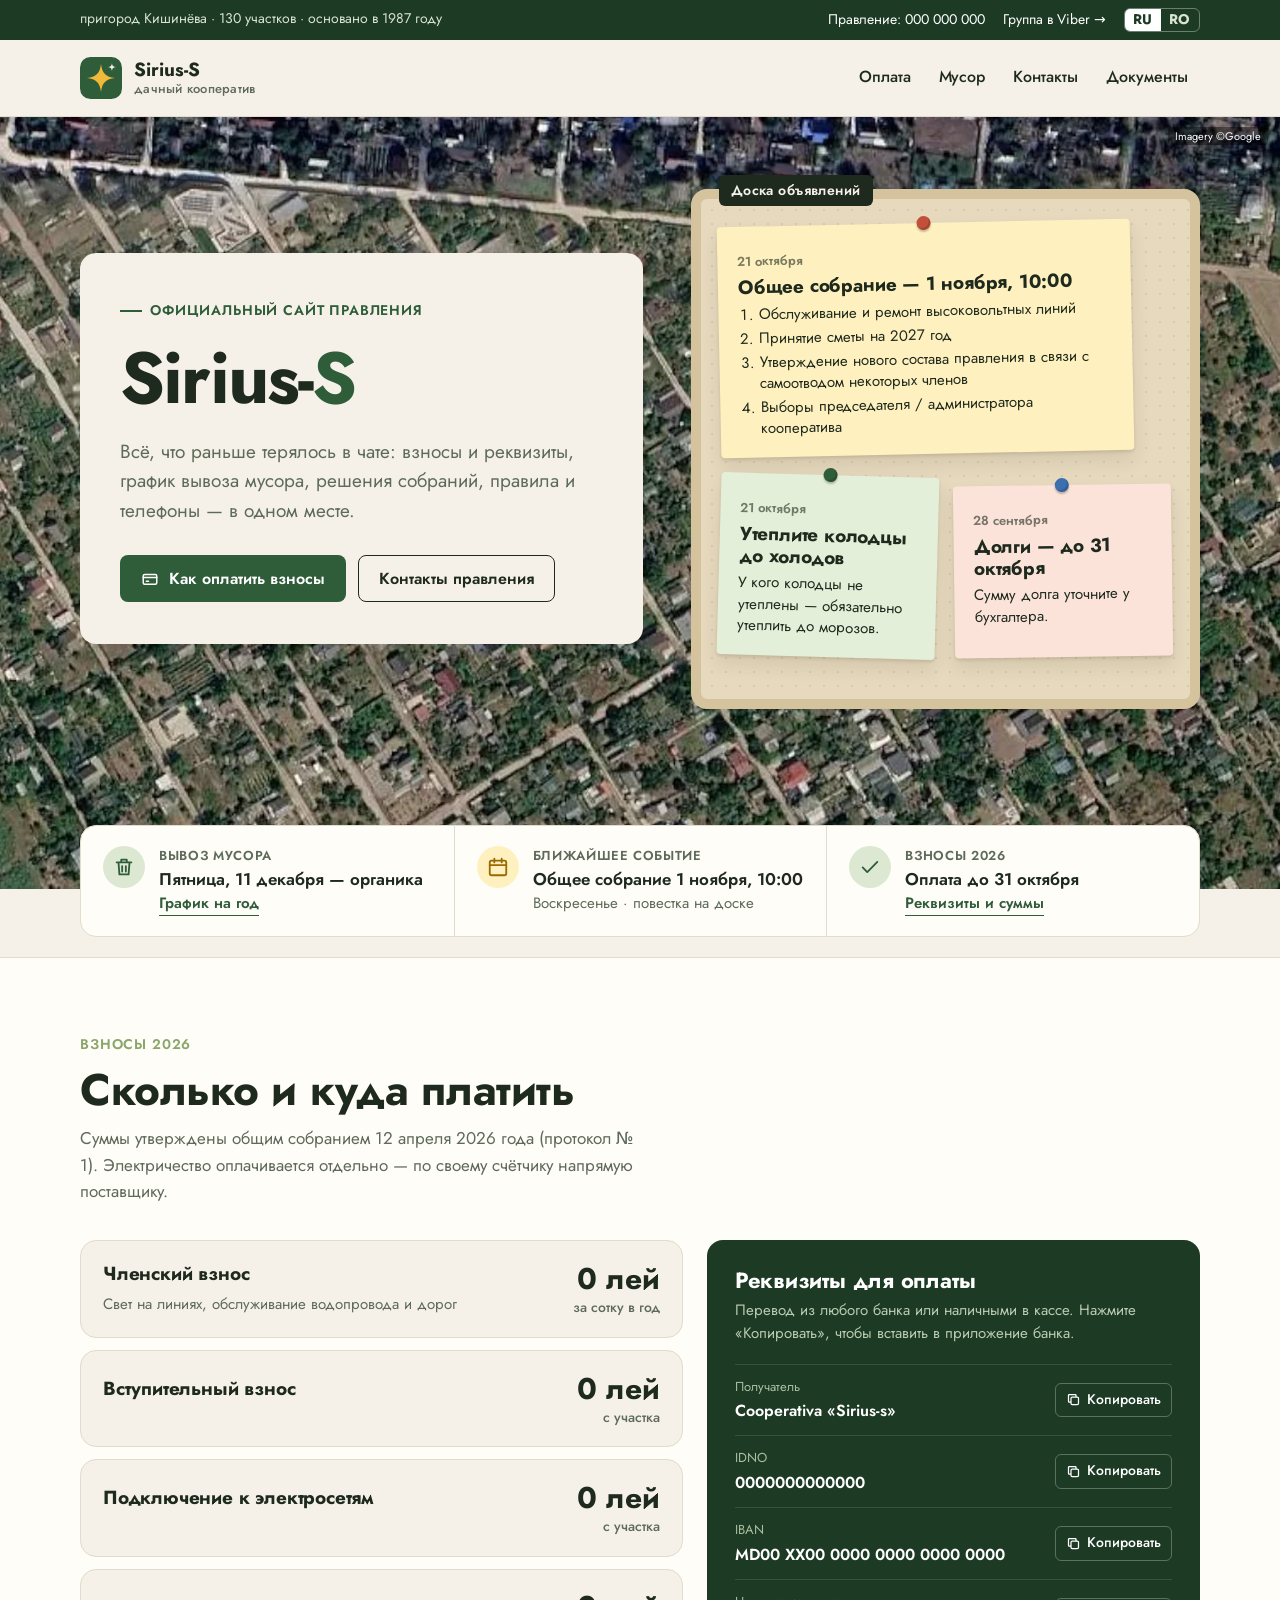
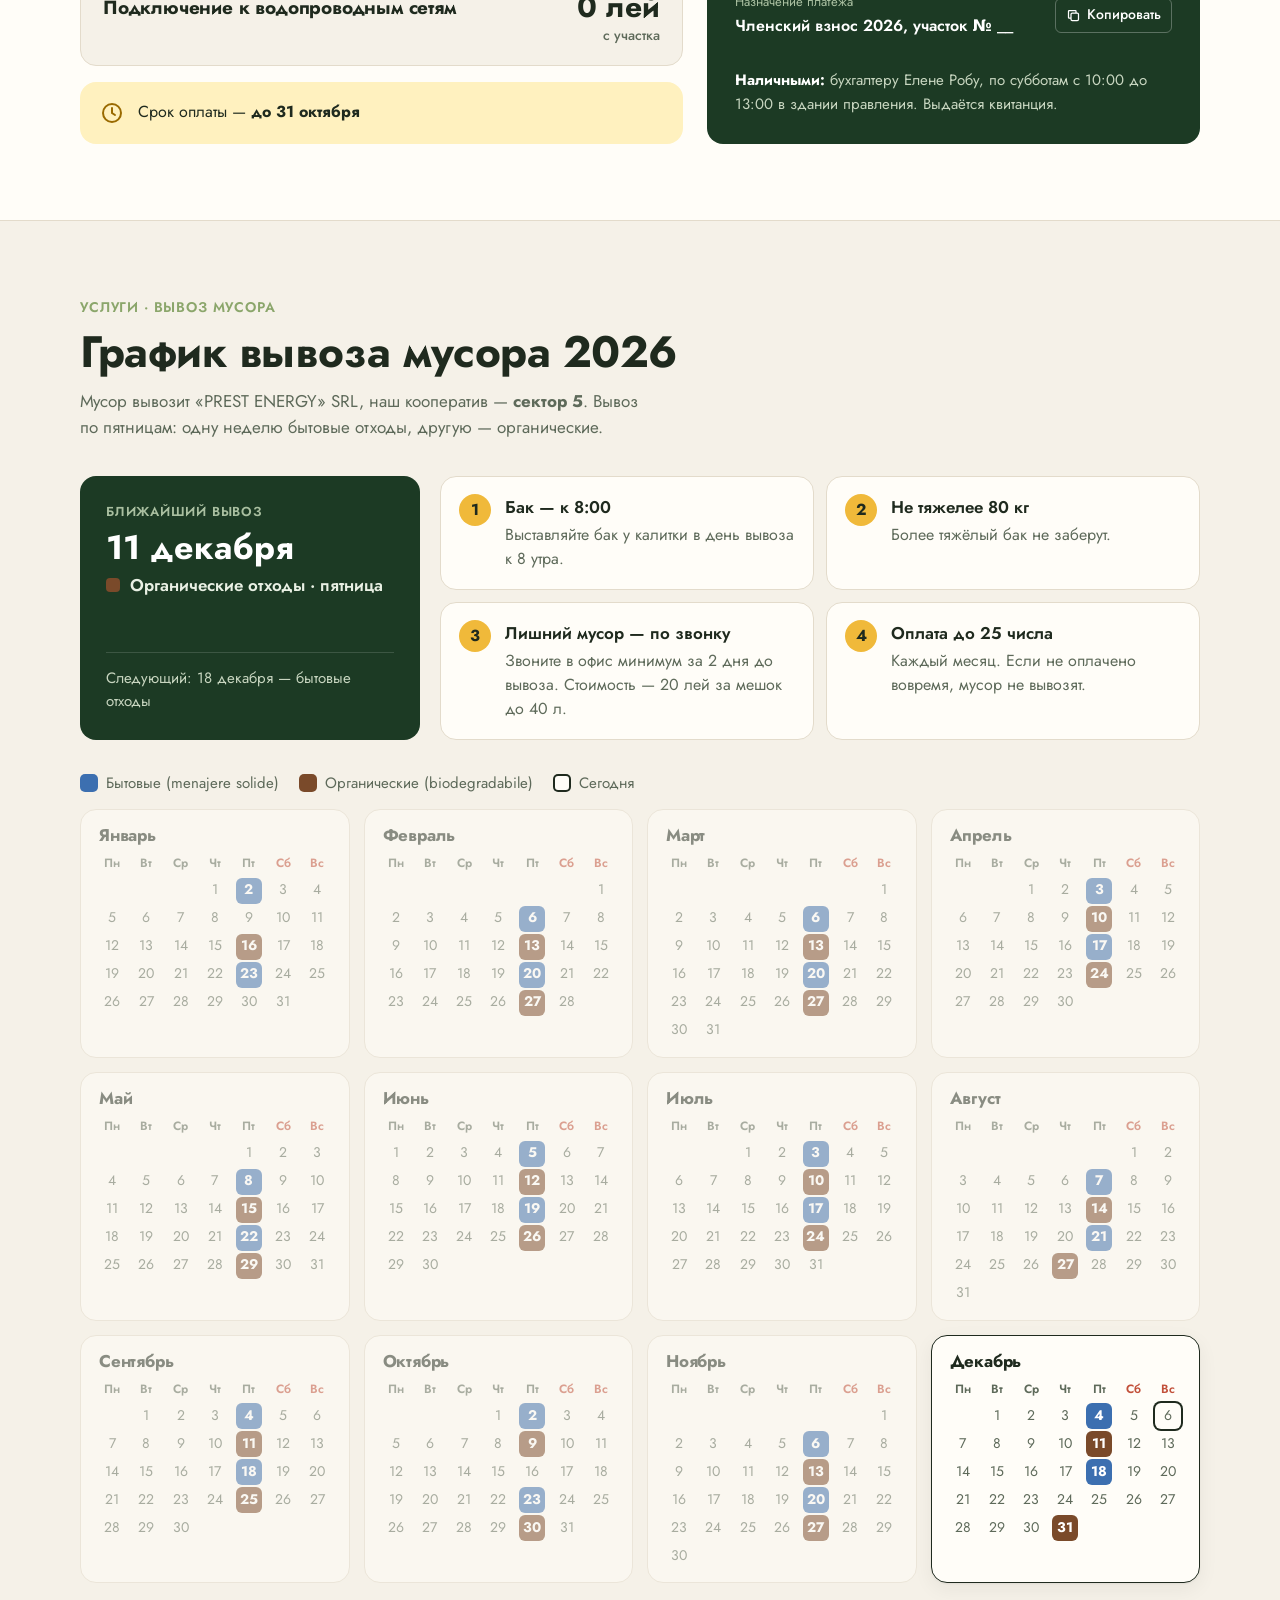
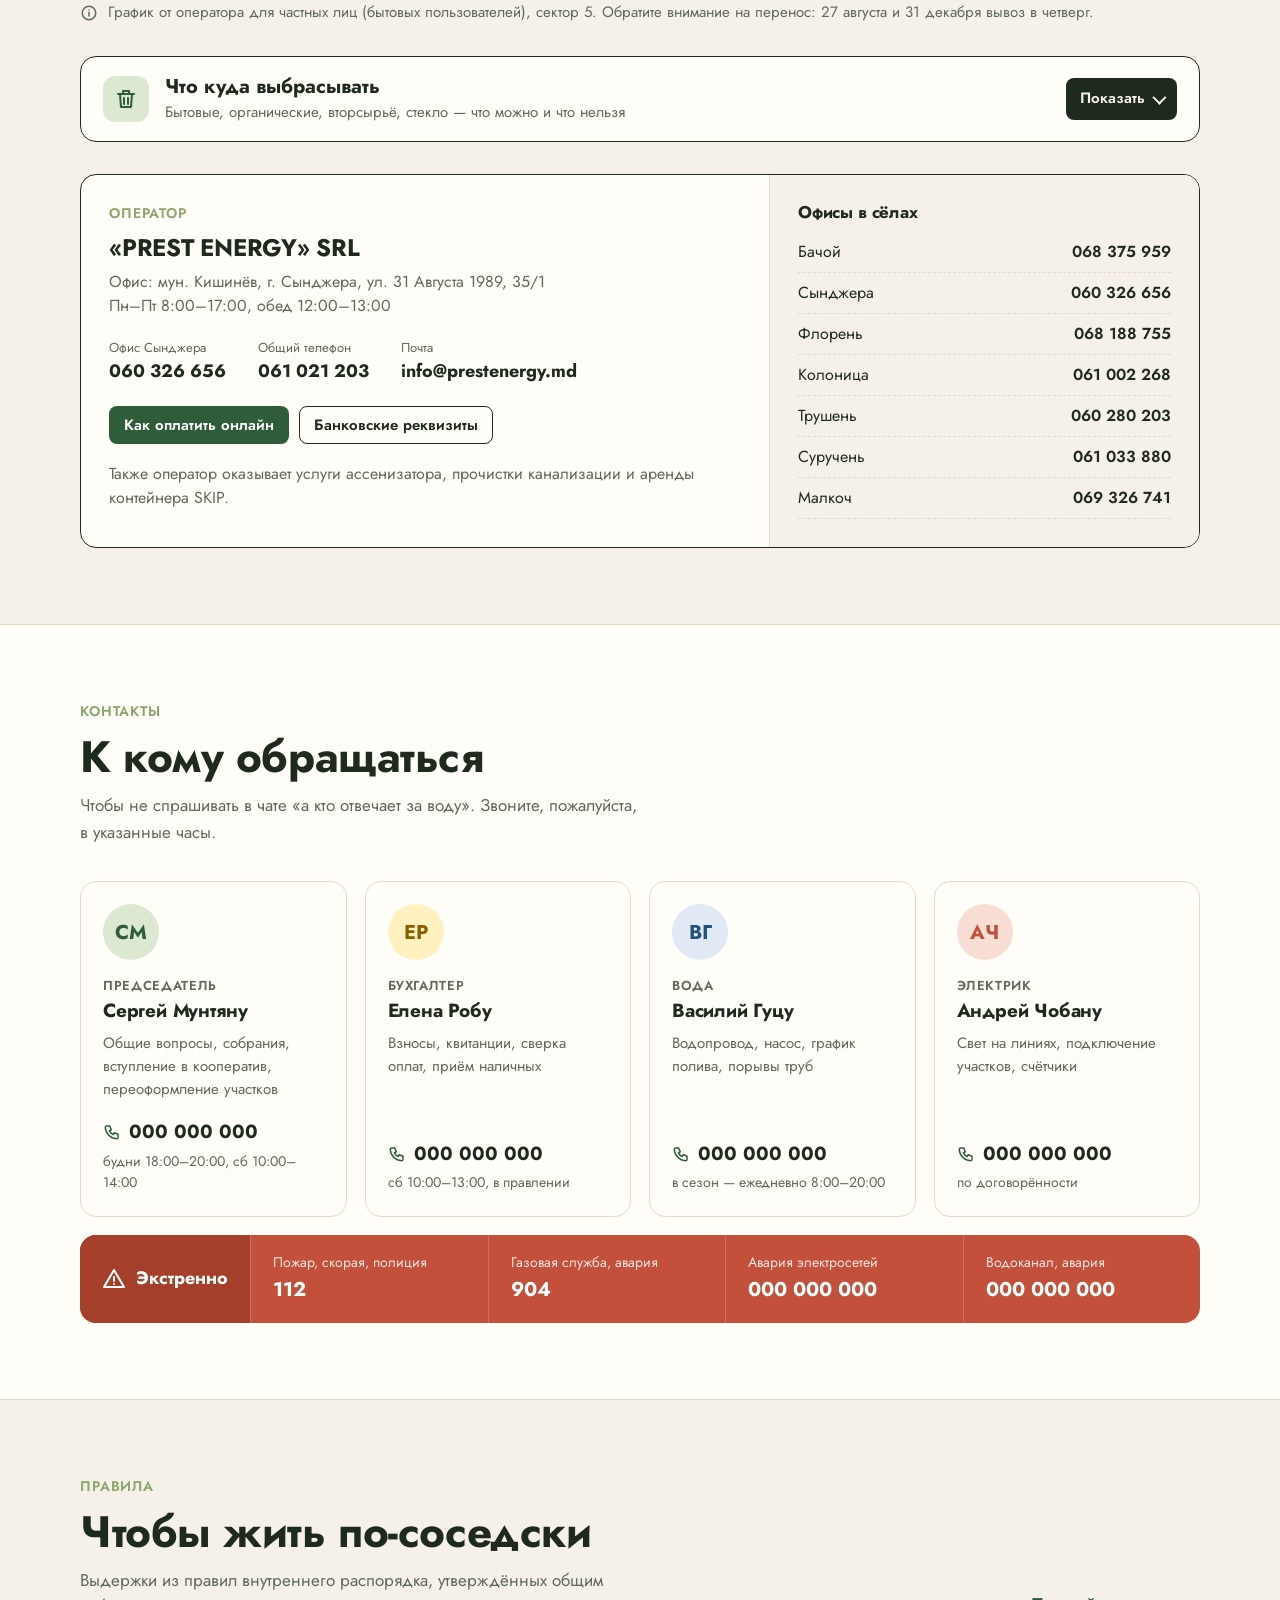
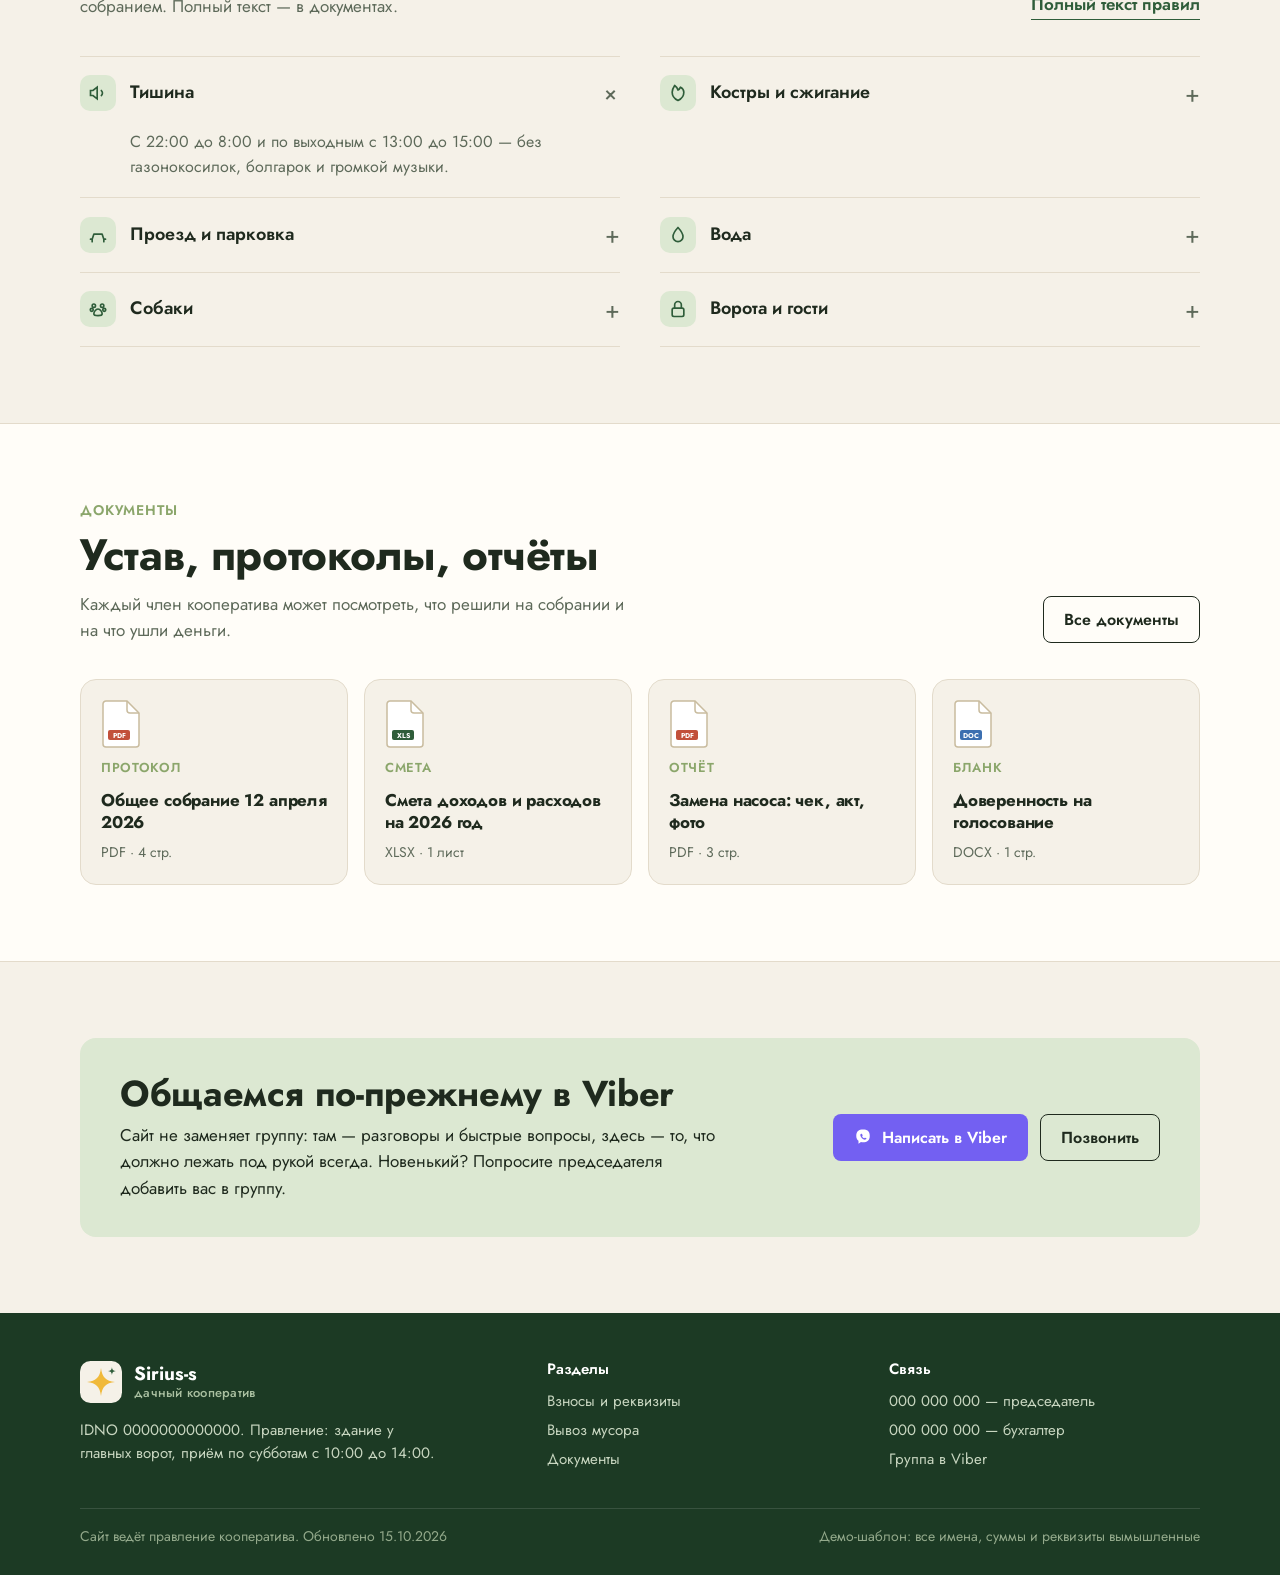
==== index.html @ 933c3019 "Add files via upload" ====
<!doctype html>
<html lang="ru">
<head>
<meta charset="utf-8">
<meta name="viewport" content="width=device-width,initial-scale=1">
<title>Дачный кооператив «Sirius-S»</title>
<meta name="description" content="Сайт дачного кооператива «Sirius-s»: взносы и реквизиты, график вывоза мусора, контакты правления, правила и документы.">
<meta property="og:type" content="website">
<meta property="og:site_name" content="Sirius-S">
<meta property="og:locale" content="ru_RU">
<meta property="og:url" content="https://webonix-md.github.io/sirius-s/">
<meta property="og:title" content="Дачный кооператив «Sirius-S» — сайт правления">
<meta property="og:description" content="Взносы и реквизиты, график вывоза мусора, объявления, контакты правления, правила и документы кооператива.">
<meta property="og:image" content="https://webonix-md.github.io/sirius-s/img/og/og-square-ru.jpg">
<meta property="og:image:width" content="1200">
<meta property="og:image:height" content="1200">
<link rel="alternate" hreflang="ru" href="index.html">
<link rel="alternate" hreflang="ro" href="ro.html">
<link rel="icon" href="favicon.svg" type="image/svg+xml">
<link rel="preload" href="fonts/Jost-Regular.woff2" as="font" type="font/woff2" crossorigin>
<link rel="preload" href="fonts/Jost-Bold.woff2" as="font" type="font/woff2" crossorigin>
<link rel="stylesheet" href="style.css?v=21">
</head>
<body>

<div class="topbar">
  <div class="wrap">
    <div class="topbar__left">пригород Кишинёва · 130 участков · основано в 1987 году</div>
    <div class="topbar__right">
      <a href="tel:+37300000000">Правление: 000 000 000</a>
      <a href="viber://chat?number=%2B37300000000">Группа в Viber →</a>
      <div class="langs" role="group" aria-label="Язык"><a href="index.html" class="is-on" aria-current="page" lang="ru" hreflang="ru">RU</a><a href="ro.html" lang="ro" hreflang="ro">RO</a></div>
    </div>
  </div>
</div>

<header class="hdr" id="top">
  <div class="wrap">
    <a class="logo" href="index.html" aria-label="На главную">
      <svg class="logo__mark" viewBox="0 0 48 48" aria-hidden="true"><rect width="48" height="48" rx="12" fill="#2F5D3A"/><path d="M24 8c1.3 10.6 5.4 14.7 16 16-10.6 1.3-14.7 5.4-16 16-1.3-10.6-5.4-14.7-16-16 10.6-1.3 14.7-5.4 16-16Z" fill="#F0B93A"/><path d="M36.5 7c.4 3.1 1.4 4.1 4.5 4.5-3.1.4-4.1 1.4-4.5 4.5-.4-3.1-1.4-4.1-4.5-4.5 3.1-.4 4.1-1.4 4.5-4.5Z" fill="#F5F1E8"/></svg>
      <span class="logo__name">Sirius-S<small>дачный кооператив</small></span>
    </a>
    <nav class="nav" aria-label="Разделы">
      <a href="#pay">Оплата</a>
      <a href="#waste">Мусор</a>
      <a href="#contacts">Контакты</a>
      <a href="docs.html">Документы</a>
    </nav>
    <button class="burger" type="button" aria-label="Меню" aria-expanded="false"><svg viewBox="0 0 24 24" fill="none" stroke="currentColor" stroke-width="2" stroke-linecap="round"><path d="M4 7h16M4 12h16M4 17h16"/></svg></button>
  </div>
</header>

<main>

<!-- ===== Hero ===== -->
<section class="hero">
  <div class="hero__bg" aria-hidden="true">
    <picture>
      <source media="(max-width:900px)" srcset="img/hero-map-m.webp?v=2">
      <img src="img/hero-map.webp?v=2" alt="" width="1783" height="942" fetchpriority="high">
    </picture>
  </div>
  <div class="hero__mask" aria-hidden="true"></div>
  <span class="hero__credit">Imagery ©Google</span>
  <div class="wrap">
    <div class="hero__text">
      <span class="eyebrow">Официальный сайт правления</span>
      <h1>Sirius-<span>S</span></h1>
      <p class="hero__lead">Всё, что раньше терялось в чате: взносы и реквизиты, график вывоза мусора, решения собраний, правила и телефоны — в одном месте.</p>
      <div class="hero__btns">
        <a class="btn btn--main" href="#pay"><svg viewBox="0 0 24 24" fill="none" stroke="currentColor" stroke-width="2" stroke-linecap="round" stroke-linejoin="round"><rect x="3" y="6" width="18" height="13" rx="2"/><path d="M3 10h18M7 15h3"/></svg>Как оплатить взносы</a>
        <a class="btn btn--line" href="#contacts">Контакты правления</a>
      </div>
    </div>

    <div class="board" aria-label="Доска объявлений">
      <span class="board__title">Доска объявлений</span>
      <div class="board__notes">
        <div class="note note--y">
          <span class="note__date">21 октября</span>
          <h3>Общее собрание — 1 ноября, 10:00</h3>
          <ol class="note__list">
            <li>Обслуживание и ремонт высоковольтных линий</li>
            <li>Принятие сметы на 2027 год</li>
            <li>Утверждение нового состава правления в связи с самоотводом некоторых членов</li>
            <li>Выборы председателя / администратора кооператива</li>
          </ol>
        </div>
        <div class="note note--g">
          <span class="note__date">21 октября</span>
          <h3>Утеплите колодцы до холодов</h3>
          <p>У кого колодцы не утеплены — обязательно утеплить до морозов.</p>
        </div>
        <div class="note note--p">
          <span class="note__date">28 сентября</span>
          <h3>Долги — до 31 октября</h3>
          <p>Сумму долга уточните у бухгалтера.</p>
        </div>
      </div>
    </div>
  </div>
</section>

<!-- ===== Статус ===== -->
<section class="status" aria-label="Коротко о главном">
  <div class="wrap">
    <div class="status__row">
      <div class="status__cell" id="st-waste">
        <span class="status__ico"><svg viewBox="0 0 24 24" fill="none" stroke="currentColor" stroke-width="2" stroke-linecap="round" stroke-linejoin="round"><path d="M4 7h16M10 11v6M14 11v6M6 7l1 13h10l1-13M9 7V4h6v3"/></svg></span>
        <div><div class="status__label">Вывоз мусора</div><div class="status__val">—</div><div class="status__sub"><a class="link-arrow" href="#waste">График на год</a></div></div>
      </div>
      <div class="status__cell is-warn">
        <span class="status__ico"><svg viewBox="0 0 24 24" fill="none" stroke="currentColor" stroke-width="2" stroke-linecap="round"><rect x="3" y="5" width="18" height="16" rx="2"/><path d="M3 10h18M8 3v4M16 3v4"/></svg></span>
        <div><div class="status__label">Ближайшее событие</div><div class="status__val">Общее собрание 1 ноября, 10:00</div><div class="status__sub">Воскресенье · повестка на доске</div></div>
      </div>
      <div class="status__cell">
        <span class="status__ico"><svg viewBox="0 0 24 24" fill="none" stroke="currentColor" stroke-width="2" stroke-linecap="round" stroke-linejoin="round"><path d="M4 12.5 9 17.5 20 6.5"/></svg></span>
        <div><div class="status__label">Взносы 2026</div><div class="status__val">Оплата до 31 октября</div><div class="status__sub"><a class="link-arrow" href="#pay">Реквизиты и суммы</a></div></div>
      </div>
    </div>
  </div>
</section>

<!-- ===== Оплата ===== -->
<section class="sec sec--alt" id="pay">
  <div class="wrap">
    <div class="sec__head">
      <div>
        <span class="kicker">Взносы 2026</span>
        <h2>Сколько и куда платить</h2>
        <p>Суммы утверждены общим собранием 12 апреля 2026 года (протокол № 1). Электричество оплачивается отдельно — по своему счётчику напрямую поставщику.</p>
      </div>
    </div>

    <div class="pay">
      <div class="fees">
        <div class="fee">
          <h3>Членский взнос</h3>
          <p>Свет на линиях, обслуживание водопровода и дорог</p>
          <div class="fee__sum">0 лей<small>за сотку в год</small></div>
        </div>
        <div class="fee">
          <h3>Вступительный взнос</h3>
          <p></p>
          <div class="fee__sum">0 лей<small>с участка</small></div>
        </div>
        <div class="fee">
          <h3>Подключение к электросетям</h3>
          <p></p>
          <div class="fee__sum">0 лей<small>с участка</small></div>
        </div>
        <div class="fee">
          <h3>Подключение к водопроводным сетям</h3>
          <p></p>
          <div class="fee__sum">0 лей<small>с участка</small></div>
        </div>
        <div class="deadline">
          <svg viewBox="0 0 24 24" fill="none" stroke="currentColor" stroke-width="2" stroke-linecap="round"><circle cx="12" cy="12" r="9"/><path d="M12 7v5l3 2"/></svg>
          <div>Срок оплаты — <b>до 31 октября</b></div>
        </div>
      </div>

      <div class="req">
        <h3>Реквизиты для оплаты</h3>
        <p class="req__intro">Перевод из любого банка или наличными в кассе. Нажмите «Копировать», чтобы вставить в приложение банка.</p>
        <div class="req__row"><div><span>Получатель</span><b>Cooperativa «Sirius-s»</b></div><button class="copy" type="button" data-copy="Cooperativa Sirius-s"><svg viewBox="0 0 24 24" fill="none" stroke="currentColor" stroke-width="2"><rect x="8" y="8" width="12" height="12" rx="2"/><path d="M16 8V5a1 1 0 0 0-1-1H5a1 1 0 0 0-1 1v10a1 1 0 0 0 1 1h3"/></svg>Копировать</button></div>
        <div class="req__row"><div><span>IDNO</span><b>0000000000000</b></div><button class="copy" type="button" data-copy="0000000000000"><svg viewBox="0 0 24 24" fill="none" stroke="currentColor" stroke-width="2"><rect x="8" y="8" width="12" height="12" rx="2"/><path d="M16 8V5a1 1 0 0 0-1-1H5a1 1 0 0 0-1 1v10a1 1 0 0 0 1 1h3"/></svg>Копировать</button></div>
        <div class="req__row"><div><span>IBAN</span><b>MD00 XX00 0000 0000 0000 0000</b></div><button class="copy" type="button" data-copy="MD00XX000000000000000000"><svg viewBox="0 0 24 24" fill="none" stroke="currentColor" stroke-width="2"><rect x="8" y="8" width="12" height="12" rx="2"/><path d="M16 8V5a1 1 0 0 0-1-1H5a1 1 0 0 0-1 1v10a1 1 0 0 0 1 1h3"/></svg>Копировать</button></div>
        <div class="req__row"><div><span>Назначение платежа</span><b>Членский взнос 2026, участок № __</b></div><button class="copy" type="button" data-copy="Членский взнос 2026, участок № "><svg viewBox="0 0 24 24" fill="none" stroke="currentColor" stroke-width="2"><rect x="8" y="8" width="12" height="12" rx="2"/><path d="M16 8V5a1 1 0 0 0-1-1H5a1 1 0 0 0-1 1v10a1 1 0 0 0 1 1h3"/></svg>Копировать</button></div>
        <p class="req__ways"><b>Наличными:</b> бухгалтеру Елене Робу, по субботам с 10:00 до 13:00 в здании правления. Выдаётся квитанция.</p>
      </div>
    </div>

  </div>
</section>

<!-- ===== Вывоз мусора ===== -->
<section class="sec" id="waste">
  <div class="wrap">
    <div class="sec__head">
      <div>
        <span class="kicker">Услуги · вывоз мусора</span>
        <h2>График вывоза мусора 2026</h2>
        <p>Мусор вывозит «PREST ENERGY» SRL, наш кооператив — <b>сектор 5</b>. Вывоз по пятницам: одну неделю бытовые отходы, другую — органические.</p>
      </div>
    </div>

    <div class="waste-top">
      <div class="next" id="next-pickup">
        <span class="next__label">Ближайший вывоз</span>
        <div class="next__date">—</div>
        <div class="next__kind"></div>
        <div class="next__after"></div>
      </div>
      <ol class="wrules">
        <li><b>Бак — к 8:00</b>Выставляйте бак у калитки в день вывоза к 8 утра.</li>
        <li><b>Не тяжелее 80 кг</b>Более тяжёлый бак не заберут.</li>
        <li><b>Лишний мусор — по звонку</b>Звоните в офис минимум за 2 дня до вывоза. Стоимость — 20 лей за мешок до 40 л.</li>
        <li><b>Оплата до 25 числа</b>Каждый месяц. Если не оплачено вовремя, мусор не вывозят.</li>
      </ol>
    </div>

    <div class="cal-legend">
      <span><i class="k-solid"></i>Бытовые (menajere solide)</span>
      <span><i class="k-bio"></i>Органические (biodegradabile)</span>
      <span><i class="k-today"></i>Сегодня</span>
    </div>
    <!-- даты вывоза: data-s — бытовые, data-b — органические (числа месяца через запятую) -->
    <div class="cal" id="cal" data-year="2026">
      <div class="month" data-m="1" data-s="2,23" data-b="16"></div>
      <div class="month" data-m="2" data-s="6,20" data-b="13,27"></div>
      <div class="month" data-m="3" data-s="6,20" data-b="13,27"></div>
      <div class="month" data-m="4" data-s="3,17" data-b="10,24"></div>
      <div class="month" data-m="5" data-s="8,22" data-b="15,29"></div>
      <div class="month" data-m="6" data-s="5,19" data-b="12,26"></div>
      <div class="month" data-m="7" data-s="3,17" data-b="10,24"></div>
      <div class="month" data-m="8" data-s="7,21" data-b="14,27"></div>
      <div class="month" data-m="9" data-s="4,18" data-b="11,25"></div>
      <div class="month" data-m="10" data-s="2,23" data-b="9,30"></div>
      <div class="month" data-m="11" data-s="6,20" data-b="13,27"></div>
      <div class="month" data-m="12" data-s="4,18" data-b="11,31"></div>
    </div>
    <p class="note-line"><svg viewBox="0 0 24 24" fill="none" stroke="currentColor" stroke-width="2" stroke-linecap="round"><circle cx="12" cy="12" r="9"/><path d="M12 11v5M12 8h.01"/></svg>График от оператора для частных лиц (бытовых пользователей), сектор 5. Обратите внимание на перенос: 27 августа и 31 декабря вывоз в четверг.</p>

    <details class="sortbox">
      <summary>
        <span class="sortbox__ico"><svg viewBox="0 0 24 24" fill="none" stroke="currentColor" stroke-width="2" stroke-linecap="round" stroke-linejoin="round"><path d="M4 7h16M10 11v6M14 11v6M6 7l1 13h10l1-13M9 7V4h6v3"/></svg></span>
        <span class="sortbox__text"><b>Что куда выбрасывать</b><small>Бытовые, органические, вторсырьё, стекло — что можно и что нельзя</small></span>
        <span class="sortbox__btn"><span class="sortbox__open">Показать</span><span class="sortbox__close">Скрыть</span></span>
      </summary>
    <div class="sort">
      <div class="bin bin--solid">
        <div class="bin__head"><span class="bin__dot"></span><div><h4>Бытовые</h4><small>смешанные, неперерабатываемые</small></div></div>
        <p class="bin__yes">Можно</p>
        <ul>
          <li>текстиль, медицинские отходы (шприцы и т. п.)</li>
          <li>подгузники, наполнители и отходы животных, содержимое пылесоса, окурки</li>
          <li>грязные салфетки и упаковка, осколки керамики и фарфора, грязная одноразовая посуда</li>
          <li>бумага и картон с остатками еды, бумажные стаканы, вощёная бумага</li>
        </ul>
        <p class="bin__no">Нельзя</p>
        <ul class="no">
          <li>земля, песок, щебень</li>
          <li>техника, электроника, батарейки, аккумуляторы</li>
          <li>автозапчасти и шины</li>
          <li>строительный мусор, мебель, ковры, матрасы</li>
        </ul>
      </div>
      <div class="bin bin--bio">
        <div class="bin__head"><span class="bin__dot"></span><div><h4>Органические</h4><small>биоотходы, компост</small></div></div>
        <p class="bin__yes">Можно</p>
        <ul>
          <li>остатки еды: мясо, молочное, овощи, фрукты, яйца, хлеб, крупы</li>
          <li>кофейная гуща, чайная заварка, скорлупа яиц и орехов</li>
          <li>листья, измельчённые ветки, цветы, комнатные растения</li>
          <li>опилки, сено, солома, измельчённые куски дерева</li>
          <li>зола из печи (если топили только дровами)</li>
          <li>волосы, шерсть, старая одежда из натуральных тканей — измельчённая</li>
          <li>мокрая и грязная бумага — измельчённая</li>
        </ul>
      </div>
      <div class="bin bin--rec">
        <div class="bin__head"><span class="bin__dot"></span><div><h4>Вторсырьё</h4><small>бумага, картон, пластик, металл</small></div></div>
        <p class="bin__yes">Можно</p>
        <ul>
          <li>пластиковые бутылки (PET), бутылки от молочного, бытовой химии и косметики</li>
          <li>пластиковые контейнеры, тарелки и пакеты</li>
          <li>тетрапаки от соков и молока</li>
          <li>алюминиевые банки, металлические крышки, консервные банки, аэрозоли</li>
          <li>бумажные пакеты, картонные коробки, чистые коробки от пиццы, лотки от яиц</li>
          <li>книги, тетради, журналы, газеты, листовки</li>
        </ul>
        <p class="bin__no">Нельзя</p>
        <ul class="no">
          <li>грязная бумага и использованные салфетки</li>
          <li>растворители и химия, медицинские отходы</li>
        </ul>
      </div>
      <div class="bin bin--glass">
        <div class="bin__head"><span class="bin__dot"></span><div><h4>Стекло</h4><small>в специальные контейнеры</small></div></div>
        <p class="bin__yes">Можно</p>
        <ul>
          <li>банки без крышек, бутыли</li>
          <li>бутылки без крышек</li>
          <li>стеклянные флаконы от косметики</li>
        </ul>
        <p class="bin__no">Нельзя</p>
        <ul class="no">
          <li>зеркала, оконное стекло</li>
          <li>фарфор, керамика, хрусталь</li>
          <li>жаропрочная посуда</li>
        </ul>
      </div>
    </div>
    </details>

    <div class="operator">
      <div class="operator__main">
        <span class="kicker">Оператор</span>
        <h3>«PREST ENERGY» SRL</h3>
        <p>Офис: мун. Кишинёв, г. Сынджера, ул. 31 Августа 1989, 35/1<br>Пн–Пт 8:00–17:00, обед 12:00–13:00</p>
        <div class="operator__phones">
          <a href="tel:+37360326656"><span>Офис Сынджера</span><b>060 326 656</b></a>
          <a href="tel:+37361021203"><span>Общий телефон</span><b>061 021 203</b></a>
          <a href="mailto:info@prestenergy.md"><span>Почта</span><b>info@prestenergy.md</b></a>
        </div>
        <div class="operator__links">
          <a class="btn btn--main btn--sm" href="https://prestenergy.md/instructiuni-de-plata" target="_blank" rel="noopener">Как оплатить онлайн</a>
          <a class="btn btn--line btn--sm" href="https://prestenergy.md/date-bancare" target="_blank" rel="noopener">Банковские реквизиты</a>
        </div>
        <p class="operator__extra">Также оператор оказывает услуги ассенизатора, прочистки канализации и аренды контейнера SKIP.</p>
      </div>
      <div class="operator__offices">
        <h4>Офисы в сёлах</h4>
        <ul>
          <li><span>Бачой</span><a href="tel:+37368375959">068 375 959</a></li>
          <li><span>Сынджера</span><a href="tel:+37360326656">060 326 656</a></li>
          <li><span>Флорень</span><a href="tel:+37368188755">068 188 755</a></li>
          <li><span>Колоница</span><a href="tel:+37361002268">061 002 268</a></li>
          <li><span>Трушень</span><a href="tel:+37360280203">060 280 203</a></li>
          <li><span>Суручень</span><a href="tel:+37361033880">061 033 880</a></li>
          <li><span>Малкоч</span><a href="tel:+37369326741">069 326 741</a></li>
        </ul>
      </div>
    </div>
  </div>
</section>

<!-- ===== Контакты ===== -->
<section class="sec sec--alt" id="contacts">
  <div class="wrap">
    <div class="sec__head">
      <div>
        <span class="kicker">Контакты</span>
        <h2>К кому обращаться</h2>
        <p>Чтобы не спрашивать в чате «а кто отвечает за воду». Звоните, пожалуйста, в указанные часы.</p>
      </div>
    </div>
    <div class="people">
      <div class="person">
        <span class="person__ava">СМ</span>
        <span class="person__role">Председатель</span>
        <h3>Сергей Мунтяну</h3>
        <p class="person__what">Общие вопросы, собрания, вступление в кооператив, переоформление участков</p>
        <a class="person__phone" href="tel:+37300000000"><svg viewBox="0 0 24 24" fill="none" stroke="currentColor" stroke-width="2" stroke-linejoin="round"><path d="M5 4h4l2 5-2.5 1.5a11 11 0 0 0 5 5L15 13l5 2v4a2 2 0 0 1-2 2A16 16 0 0 1 3 6a2 2 0 0 1 2-2Z"/></svg>000 000 000</a>
        <span class="person__hours">будни 18:00–20:00, сб 10:00–14:00</span>
      </div>
      <div class="person">
        <span class="person__ava">ЕР</span>
        <span class="person__role">Бухгалтер</span>
        <h3>Елена Робу</h3>
        <p class="person__what">Взносы, квитанции, сверка оплат, приём наличных</p>
        <a class="person__phone" href="tel:+37300000000"><svg viewBox="0 0 24 24" fill="none" stroke="currentColor" stroke-width="2" stroke-linejoin="round"><path d="M5 4h4l2 5-2.5 1.5a11 11 0 0 0 5 5L15 13l5 2v4a2 2 0 0 1-2 2A16 16 0 0 1 3 6a2 2 0 0 1 2-2Z"/></svg>000 000 000</a>
        <span class="person__hours">сб 10:00–13:00, в правлении</span>
      </div>
      <div class="person">
        <span class="person__ava">ВГ</span>
        <span class="person__role">Вода</span>
        <h3>Василий Гуцу</h3>
        <p class="person__what">Водопровод, насос, график полива, порывы труб</p>
        <a class="person__phone" href="tel:+37300000000"><svg viewBox="0 0 24 24" fill="none" stroke="currentColor" stroke-width="2" stroke-linejoin="round"><path d="M5 4h4l2 5-2.5 1.5a11 11 0 0 0 5 5L15 13l5 2v4a2 2 0 0 1-2 2A16 16 0 0 1 3 6a2 2 0 0 1 2-2Z"/></svg>000 000 000</a>
        <span class="person__hours">в сезон — ежедневно 8:00–20:00</span>
      </div>
      <div class="person">
        <span class="person__ava">АЧ</span>
        <span class="person__role">Электрик</span>
        <h3>Андрей Чобану</h3>
        <p class="person__what">Свет на линиях, подключение участков, счётчики</p>
        <a class="person__phone" href="tel:+37300000000"><svg viewBox="0 0 24 24" fill="none" stroke="currentColor" stroke-width="2" stroke-linejoin="round"><path d="M5 4h4l2 5-2.5 1.5a11 11 0 0 0 5 5L15 13l5 2v4a2 2 0 0 1-2 2A16 16 0 0 1 3 6a2 2 0 0 1 2-2Z"/></svg>000 000 000</a>
        <span class="person__hours">по договорённости</span>
      </div>
    </div>
    <div class="sos">
      <div class="sos__title"><svg viewBox="0 0 24 24" fill="none" stroke="currentColor" stroke-width="2" stroke-linecap="round" stroke-linejoin="round"><path d="M12 3 2 20h20L12 3Z"/><path d="M12 10v4M12 17h.01"/></svg>Экстренно</div>
      <a href="tel:112"><span>Пожар, скорая, полиция</span><b>112</b></a>
      <a href="tel:904"><span>Газовая служба, авария</span><b>904</b></a>
      <a href="tel:+37300000000"><span>Авария электросетей</span><b>000 000 000</b></a>
      <a href="tel:+37300000000"><span>Водоканал, авария</span><b>000 000 000</b></a>
    </div>
  </div>
</section>

<!-- ===== Правила ===== -->
<section class="sec" id="rules">
  <div class="wrap">
    <div class="sec__head">
      <div>
        <span class="kicker">Правила</span>
        <h2>Чтобы жить по-соседски</h2>
        <p>Выдержки из правил внутреннего распорядка, утверждённых общим собранием. Полный текст — в документах.</p>
      </div>
      <a class="link-arrow" href="docs.html">Полный текст правил</a>
    </div>
    <div class="rules">
      <details class="rule" open>
        <summary><i><svg viewBox="0 0 24 24" fill="none" stroke="currentColor" stroke-width="2" stroke-linecap="round"><path d="M11 5 6 9H3v6h3l5 4V5ZM16 9a4 4 0 0 1 0 6"/></svg></i>Тишина</summary>
        <p>С 22:00 до 8:00 и по выходным с 13:00 до 15:00 — без газонокосилок, болгарок и громкой музыки.</p>
      </details>
      <details class="rule">
        <summary><i><svg viewBox="0 0 24 24" fill="none" stroke="currentColor" stroke-width="2" stroke-linecap="round" stroke-linejoin="round"><path d="M12 21c4-2 7-5.5 7-10 0-3-2-5-4-6-1 2.5-3 3.5-3 3.5S11 5 8 3C6 6 5 8.5 5 11c0 4.5 3 8 7 10Z"/></svg></i>Костры и сжигание</summary>
        <p>Сжигать листву, ветки и мусор запрещено. Мангал — только на своём участке, не ближе 5 м от построек и не в ветреную погоду.</p>
      </details>
      <details class="rule">
        <summary><i><svg viewBox="0 0 24 24" fill="none" stroke="currentColor" stroke-width="2" stroke-linecap="round" stroke-linejoin="round"><path d="M3 17h2l2-6h10l2 6h2M5 17v3M19 17v3"/></svg></i>Проезд и парковка</summary>
        <p>Не оставляйте машины на линиях — должна проехать пожарная и скорая. Скорость внутри — не выше 10 км/ч, на линиях играют дети.</p>
      </details>
      <details class="rule">
        <summary><i><svg viewBox="0 0 24 24" fill="none" stroke="currentColor" stroke-width="2" stroke-linejoin="round"><path d="M12 3s6 6.6 6 11a6 6 0 0 1-12 0c0-4.4 6-11 6-11Z"/></svg></i>Вода</summary>
        <p>Полив — только в дни своей линии. Шланг без присмотра не оставлять. О протечках сразу сообщайте ответственному за воду.</p>
      </details>
      <details class="rule">
        <summary><i><svg viewBox="0 0 24 24" fill="none" stroke="currentColor" stroke-width="2" stroke-linecap="round" stroke-linejoin="round"><circle cx="7" cy="8" r="2"/><circle cx="17" cy="8" r="2"/><circle cx="4.5" cy="13" r="1.8"/><circle cx="19.5" cy="13" r="1.8"/><path d="M12 12c-3 0-5 4-5 6s2 2 5 2 5 0 5-2-2-6-5-6Z"/></svg></i>Собаки</summary>
        <p>На линиях — на поводке. Крупные собаки на участке — за надёжным забором. Убирайте за питомцем.</p>
      </details>
      <details class="rule">
        <summary><i><svg viewBox="0 0 24 24" fill="none" stroke="currentColor" stroke-width="2" stroke-linecap="round" stroke-linejoin="round"><rect x="5" y="11" width="14" height="10" rx="2"/><path d="M8 11V7a4 4 0 0 1 8 0v4"/></svg></i>Ворота и гости</summary>
        <p>Код от ворот не публикуется в чате и не передаётся посторонним. Закрывайте ворота за собой, особенно вечером.</p>
      </details>
    </div>
  </div>
</section>

<!-- ===== Документы ===== -->
<section class="sec sec--alt" id="docs">
  <div class="wrap">
    <div class="sec__head">
      <div>
        <span class="kicker">Документы</span>
        <h2>Устав, протоколы, отчёты</h2>
        <p>Каждый член кооператива может посмотреть, что решили на собрании и на что ушли деньги.</p>
      </div>
      <a class="btn btn--line" href="docs.html">Все документы</a>
    </div>
    <div class="docs-grid">
      <a class="doc" href="docs.html">
        <span class="doc__ico"><svg viewBox="0 0 40 48" fill="none"><path d="M2 4a3 3 0 0 1 3-3h21l12 12v31a3 3 0 0 1-3 3H5a3 3 0 0 1-3-3V4Z" fill="#fff" stroke="#C9BC9F" stroke-width="1.5"/><path d="M26 1v9a3 3 0 0 0 3 3h9" stroke="#C9BC9F" stroke-width="1.5"/><rect x="7" y="30" width="22" height="10" rx="2" fill="#C2503A"/><text x="18" y="37.5" font-size="7" font-weight="700" fill="#fff" text-anchor="middle" font-family="Jost,sans-serif">PDF</text></svg></span>
        <span class="doc__type">Протокол</span>
        <h3>Общее собрание 12 апреля 2026</h3>
        <span class="doc__meta">PDF · 4 стр.</span>
      </a>
      <a class="doc" href="docs.html">
        <span class="doc__ico"><svg viewBox="0 0 40 48" fill="none"><path d="M2 4a3 3 0 0 1 3-3h21l12 12v31a3 3 0 0 1-3 3H5a3 3 0 0 1-3-3V4Z" fill="#fff" stroke="#C9BC9F" stroke-width="1.5"/><path d="M26 1v9a3 3 0 0 0 3 3h9" stroke="#C9BC9F" stroke-width="1.5"/><rect x="7" y="30" width="22" height="10" rx="2" fill="#2F5D3A"/><text x="18" y="37.5" font-size="7" font-weight="700" fill="#fff" text-anchor="middle" font-family="Jost,sans-serif">XLS</text></svg></span>
        <span class="doc__type">Смета</span>
        <h3>Смета доходов и расходов на 2026 год</h3>
        <span class="doc__meta">XLSX · 1 лист</span>
      </a>
      <a class="doc" href="docs.html">
        <span class="doc__ico"><svg viewBox="0 0 40 48" fill="none"><path d="M2 4a3 3 0 0 1 3-3h21l12 12v31a3 3 0 0 1-3 3H5a3 3 0 0 1-3-3V4Z" fill="#fff" stroke="#C9BC9F" stroke-width="1.5"/><path d="M26 1v9a3 3 0 0 0 3 3h9" stroke="#C9BC9F" stroke-width="1.5"/><rect x="7" y="30" width="22" height="10" rx="2" fill="#C2503A"/><text x="18" y="37.5" font-size="7" font-weight="700" fill="#fff" text-anchor="middle" font-family="Jost,sans-serif">PDF</text></svg></span>
        <span class="doc__type">Отчёт</span>
        <h3>Замена насоса: чек, акт, фото</h3>
        <span class="doc__meta">PDF · 3 стр.</span>
      </a>
      <a class="doc" href="docs.html">
        <span class="doc__ico"><svg viewBox="0 0 40 48" fill="none"><path d="M2 4a3 3 0 0 1 3-3h21l12 12v31a3 3 0 0 1-3 3H5a3 3 0 0 1-3-3V4Z" fill="#fff" stroke="#C9BC9F" stroke-width="1.5"/><path d="M26 1v9a3 3 0 0 0 3 3h9" stroke="#C9BC9F" stroke-width="1.5"/><rect x="7" y="30" width="22" height="10" rx="2" fill="#3C6FB0"/><text x="18" y="37.5" font-size="7" font-weight="700" fill="#fff" text-anchor="middle" font-family="Jost,sans-serif">DOC</text></svg></span>
        <span class="doc__type">Бланк</span>
        <h3>Доверенность на голосование</h3>
        <span class="doc__meta">DOCX · 1 стр.</span>
      </a>
    </div>
  </div>
</section>

<!-- ===== Viber ===== -->
<section class="join sec" style="padding-top:76px">
  <div class="wrap">
    <div class="join__box">
      <div>
        <h2>Общаемся по-прежнему в Viber</h2>
        <p>Сайт не заменяет группу: там — разговоры и быстрые вопросы, здесь — то, что должно лежать под рукой всегда. Новенький? Попросите председателя добавить вас в группу.</p>
      </div>
      <div class="join__btns">
        <a class="btn btn--viber" href="viber://chat?number=%2B37300000000"><svg viewBox="0 0 24 24" fill="currentColor"><path d="M12 2C6.5 2 3 4.6 3 10.2c0 3.2 1.1 5.4 3 6.7V21l3.3-2.2c.9.2 1.8.3 2.7.3 5.5 0 9-2.6 9-8.9S17.5 2 12 2Zm4.4 12.4c-.3.8-1.3 1.3-2 1.2-2.6-.4-5.6-3.3-6-6-.1-.7.4-1.7 1.2-2 .4-.1.8 0 1 .4l.8 1.4c.2.4.1.8-.2 1.1l-.4.4c.4 1.2 1.6 2.4 2.8 2.8l.4-.4c.3-.3.7-.4 1.1-.2l1.4.8c.4.2.5.6.4 1Z"/></svg>Написать в Viber</a>
        <a class="btn btn--line" href="tel:+37300000000">Позвонить</a>
      </div>
    </div>
  </div>
</section>

</main>

<footer class="ftr">
  <div class="wrap">
    <div class="ftr__grid">
      <div>
        <a class="logo" href="index.html">
          <svg class="logo__mark" viewBox="0 0 48 48" aria-hidden="true"><rect width="48" height="48" rx="12" fill="#F5F1E8"/><path d="M24 8c1.3 10.6 5.4 14.7 16 16-10.6 1.3-14.7 5.4-16 16-1.3-10.6-5.4-14.7-16-16 10.6-1.3 14.7-5.4 16-16Z" fill="#F0B93A"/><path d="M36.5 7c.4 3.1 1.4 4.1 4.5 4.5-3.1.4-4.1 1.4-4.5 4.5-.4-3.1-1.4-4.1-4.5-4.5 3.1-.4 4.1-1.4 4.5-4.5Z" fill="#2F5D3A"/></svg>
          <span class="logo__name">Sirius-s<small>дачный кооператив</small></span>
        </a>
        <p class="ftr__about">IDNO 0000000000000. Правление: здание у главных ворот, приём по субботам с 10:00 до 14:00.</p>
      </div>
      <div>
        <h4>Разделы</h4>
        <ul>
          <li><a href="index.html#pay">Взносы и реквизиты</a></li>
          <li><a href="index.html#waste">Вывоз мусора</a></li>
          <li><a href="docs.html">Документы</a></li>
        </ul>
      </div>
      <div>
        <h4>Связь</h4>
        <ul>
          <li><a href="tel:+37300000000">000 000 000 — председатель</a></li>
          <li><a href="tel:+37300000000">000 000 000 — бухгалтер</a></li>
          <li><a href="viber://chat?number=%2B37300000000">Группа в Viber</a></li>
        </ul>
      </div>
    </div>
    <div class="ftr__bottom">
      <span>Сайт ведёт правление кооператива. Обновлено 15.10.2026</span>
      <span>Демо-шаблон: все имена, суммы и реквизиты вымышленные</span>
    </div>
  </div>
</footer>

<script src="js/main.js?v=4"></script>
</body>
</html>
---- style.css ----
/* ===== Шрифты ===== */
@font-face{font-family:"Jost";src:url("fonts/Jost-Regular.woff2") format("woff2");font-weight:400;font-display:swap}
@font-face{font-family:"Jost";src:url("fonts/Jost-Medium.woff2") format("woff2");font-weight:500;font-display:swap}
@font-face{font-family:"Jost";src:url("fonts/Jost-SemiBold.woff2") format("woff2");font-weight:600;font-display:swap}
@font-face{font-family:"Jost";src:url("fonts/Jost-Bold.woff2") format("woff2");font-weight:700;font-display:swap}

/* ===== Токены ===== */
:root{
  --paper:#F5F1E8;
  --card:#FFFDF8;
  --ink:#1F2A1E;
  --muted:#5E6A5A;
  --line:#E3DBCB;
  --leaf:#2F5D3A;
  --leaf-dark:#1C3A24;
  --leaf-soft:#DCE8D2;
  --moss:#8BA66B;
  --sun:#F0B93A;
  --sun-soft:#FFF1BF;
  --apple:#C2503A;
  --apple-soft:#F8DDD4;
  --board:#E6D9BE;
  --r-sm:8px;
  --r:16px;
  --wrap:1160px;
  --shadow:0 1px 2px rgba(31,42,30,.06),0 6px 20px rgba(31,42,30,.06);
}

*{box-sizing:border-box}
html{scroll-behavior:smooth;scroll-padding-top:20px}
body{margin:0;font-family:"Jost",system-ui,sans-serif;font-size:17px;line-height:1.55;color:var(--ink);background:var(--paper);-webkit-font-smoothing:antialiased}
img,svg{display:block;max-width:100%}
a{color:inherit}
h1,h2,h3,h4{margin:0;line-height:1.12;font-weight:700;letter-spacing:-.01em}
p{margin:0}
button{font:inherit;color:inherit;cursor:pointer}
input{font:inherit;color:inherit}
.wrap{max-width:var(--wrap);margin:0 auto;padding:0 20px}
.sr{position:absolute;width:1px;height:1px;overflow:hidden;clip:rect(0 0 0 0)}

/* ===== Кнопки ===== */
.btn{display:inline-flex;align-items:center;gap:10px;padding:13px 20px;border-radius:var(--r-sm);border:1.5px solid transparent;font-weight:600;font-size:16px;text-decoration:none;line-height:1.2;transition:background .2s,border-color .2s,transform .2s}
.btn svg{width:18px;height:18px;flex:none}
.btn--main{background:var(--leaf);color:#fff}
.btn--main:hover{background:var(--leaf-dark)}
.btn--line{border-color:var(--ink);background:transparent}
.btn--line:hover{background:var(--ink);color:var(--paper)}
.btn--sun{background:var(--sun);color:var(--ink)}
.btn--sun:hover{background:#E5A91F}
.btn--viber{background:#7360F2;color:#fff}
.btn--viber:hover{background:#5B48DB}
.btn--sm{padding:9px 14px;font-size:15px}
.link-arrow{display:inline-flex;align-items:center;gap:6px;font-weight:600;text-decoration:none;color:var(--leaf);border-bottom:1.5px solid currentColor;padding-bottom:1px}
.link-arrow:hover{color:var(--leaf-dark)}

/* ===== Верхняя строка и шапка ===== */
.topbar{background:var(--leaf-dark);color:#D8E4D0;font-size:14px}
.topbar .wrap{display:flex;justify-content:space-between;gap:16px;padding-top:8px;padding-bottom:8px}
.topbar a{text-decoration:none;color:#fff}
.topbar__right{display:flex;gap:18px;align-items:center}
.topbar__right a{white-space:nowrap}
.langs{display:inline-flex;border:1px solid rgba(255,255,255,.35);border-radius:6px;overflow:hidden}
.topbar .langs a{padding:0 8px;font-weight:700;letter-spacing:.04em;color:#D8E4D0}
.topbar .langs a:hover{background:rgba(255,255,255,.12);color:#fff}
.topbar .langs a.is-on{background:#fff;color:var(--leaf-dark)}
.hdr{border-bottom:1px solid var(--line);background:var(--paper)}
.hdr .wrap{display:flex;align-items:center;gap:28px;min-height:76px}
.logo{display:flex;align-items:center;gap:12px;text-decoration:none;flex:none}
.logo__mark{width:42px;height:42px}
.logo__name{font-weight:700;font-size:19px;line-height:1.05}
.logo__name small{display:block;font-weight:500;font-size:12.5px;color:var(--muted);letter-spacing:.02em;margin-top:3px}
.nav{display:flex;gap:4px;margin-left:auto}
.nav a{padding:8px 12px;border-radius:var(--r-sm);text-decoration:none;font-weight:500;font-size:16px}
.nav a:hover,.nav a.is-active{background:var(--leaf-soft)}
.burger{display:none;margin-left:auto;width:44px;height:44px;border:1.5px solid var(--ink);border-radius:var(--r-sm);background:none;align-items:center;justify-content:center}
.burger svg{width:22px;height:22px}

/* ===== Hero ===== */
.hero{position:relative;overflow:hidden;padding:72px 0 180px}
.hero__bg{position:absolute;inset:0;z-index:0}
.hero__bg img{width:100%;height:100%;object-fit:cover;object-position:60% 20%}
/* фото растворяется в фон страницы: слева под текст, сверху под шапку, снизу в следующий блок */
/* .hero__mask{position:absolute;inset:0;z-index:0;pointer-events:none;background:
  linear-gradient(to top,#F5F1E8,rgba(245,241,232,.5) 5%,rgba(245,241,232,0) 11%)} */
/* подпись снимка — обязательна по правилам Google */
.hero__credit{position:absolute;top:10px;right:12px;z-index:1;font-size:11px;line-height:1.3;color:#fff;background:rgba(0,0,0,.45);padding:2px 7px;border-radius:4px;pointer-events:none}
.hero__text{background:var(--paper);border-radius:var(--r);padding:40px 40px 42px;box-shadow:0 10px 30px rgba(31,42,30,.14)}
.hero .wrap{position:relative;z-index:1;display:grid;grid-template-columns:1.05fr .95fr;gap:48px;align-items:center}
.eyebrow{display:inline-flex;align-items:center;gap:8px;font-weight:600;font-size:14px;letter-spacing:.06em;text-transform:uppercase;color:var(--leaf)}
.eyebrow::before{content:"";width:22px;height:2px;background:currentColor}
.hero h1{font-size:clamp(40px,6vw,72px);margin:16px 0 18px;letter-spacing:-.025em}
.hero h1 span{color:var(--leaf)}
.hero__lead{font-size:19px;color:var(--muted);max-width:520px}
.hero__btns{display:flex;flex-wrap:wrap;gap:12px;margin-top:30px}

/* доска объявлений */
.board{position:relative;background:var(--board);border-radius:var(--r);padding:34px 28px 30px;min-height:520px;
  background-image:radial-gradient(rgba(120,95,50,.13) 1px,transparent 1.4px);background-size:14px 14px;
  box-shadow:inset 0 0 0 10px #D5C39E}
.board__title{position:absolute;top:-14px;left:28px;background:var(--ink);color:var(--paper);font-weight:600;font-size:14px;padding:5px 12px;border-radius:6px;letter-spacing:.03em}
.note{position:relative;padding:20px 20px 18px;border-radius:4px;box-shadow:0 2px 3px rgba(60,45,20,.12),0 10px 18px rgba(60,45,20,.10);text-decoration:none;display:block;transition:transform .25s}
.note:hover{transform:rotate(0deg) translateY(-3px)!important}
.note::before{content:"";position:absolute;top:-7px;left:50%;width:14px;height:14px;margin-left:-7px;border-radius:50%;background:var(--apple);box-shadow:0 2px 2px rgba(0,0,0,.25),inset -2px -2px 0 rgba(0,0,0,.15)}
.note__date{font-size:13px;font-weight:600;color:rgba(31,42,30,.6)}
.note h3{font-size:19px;margin:4px 0 6px}
.note p{font-size:15px;line-height:1.45}
.note__list{margin:6px 0 0;padding-left:20px;font-size:15px;line-height:1.4;display:grid;gap:3px}
.note--y{background:var(--sun-soft)}
.note--g{background:#E4EFD9}
.note--p{background:#FBE3DA}
.board__notes{display:grid;grid-template-columns:1fr 1fr;gap:22px 18px}
.board__notes .note:nth-child(1){grid-column:1/-1;transform:rotate(-1.2deg);margin-right:40px}
.board__notes .note:nth-child(2){transform:rotate(1.6deg)}
.board__notes .note:nth-child(3){transform:rotate(-.8deg);margin-top:10px}
.board__notes .note:nth-child(2)::before{background:var(--leaf)}
.board__notes .note:nth-child(3)::before{background:#3C6FB0}

/* ===== Полоса статуса ===== */
.status{position:relative;z-index:2;margin-top:-64px;padding-bottom:20px}
.status__row{display:grid;grid-template-columns:repeat(3,1fr);background:var(--card);border:1px solid var(--line);border-radius:var(--r);overflow:hidden}
.status__cell{display:flex;gap:14px;align-items:flex-start;padding:20px 22px}
.status__cell+.status__cell{border-left:1px solid var(--line)}
.status__ico{flex:none;width:42px;height:42px;border-radius:50%;display:grid;place-items:center;background:var(--leaf-soft);color:var(--leaf)}
.status__ico svg{width:22px;height:22px}
.status__cell.is-off .status__ico{background:#E6EBF1;color:#3C6FB0}
.status__cell.is-warn .status__ico{background:var(--sun-soft);color:#9A6A00}
.status__label{font-size:13px;font-weight:600;text-transform:uppercase;letter-spacing:.05em;color:var(--muted)}
.status__val{font-weight:600;font-size:17px;line-height:1.3;margin-top:2px}
.status__sub{font-size:14.5px;color:var(--muted);margin-top:2px}

/* ===== Секции ===== */
.sec{padding:76px 0}
.sec--alt{background:var(--card);border-top:1px solid var(--line);border-bottom:1px solid var(--line)}
.sec__head{display:flex;justify-content:space-between;align-items:flex-end;gap:24px;margin-bottom:36px;flex-wrap:wrap}
.sec__head h2{font-size:clamp(30px,4vw,44px)}
.sec__head p{color:var(--muted);max-width:560px;margin-top:10px}
.kicker{font-weight:600;font-size:14px;letter-spacing:.06em;text-transform:uppercase;color:var(--moss);margin-bottom:10px;display:block}

/* ===== Оплата ===== */
.pay{display:grid;grid-template-columns:1.1fr .9fr;gap:24px}
.fees{display:grid;gap:12px}
.fee{display:grid;grid-template-columns:1fr auto;gap:6px 20px;align-items:center;background:var(--paper);border:1px solid var(--line);border-radius:var(--r);padding:20px 22px}
.fee h3{font-size:19px}
.fee p{grid-column:1;font-size:15px;color:var(--muted)}
.fee__sum{grid-row:1/3;grid-column:2;text-align:right;font-weight:700;font-size:30px;line-height:1;white-space:nowrap}
.fee__sum small{display:block;font-size:14px;font-weight:500;color:var(--muted);margin-top:6px}
.fee--note{background:transparent;border-style:dashed}
.deadline{display:flex;gap:14px;align-items:center;margin-top:4px;padding:16px 20px;border-radius:var(--r);background:var(--sun-soft);font-size:16px}
.deadline b{font-weight:700}
.deadline svg{width:24px;height:24px;flex:none;color:#9A6A00}

.req{background:var(--leaf-dark);color:#E9F0E4;border-radius:var(--r);padding:28px;display:flex;flex-direction:column}
.req h3{font-size:22px;color:#fff;margin-bottom:6px}
.req__intro{font-size:15px;color:#B9CBB0;margin-bottom:18px}
.req__row{display:flex;justify-content:space-between;align-items:center;gap:12px;padding:12px 0;border-top:1px solid rgba(255,255,255,.12)}
.req__row span{display:block;font-size:13px;color:#A9BFA0}
.req__row b{font-weight:600;color:#fff;font-size:16px;word-break:break-word}
.copy{flex:none;display:inline-flex;align-items:center;gap:6px;border:1px solid rgba(255,255,255,.28);background:transparent;color:#fff;border-radius:6px;padding:6px 10px;font-size:13.5px;font-weight:500}
.copy svg{width:15px;height:15px}
.copy:hover{background:rgba(255,255,255,.1)}
.copy.is-done{background:var(--sun);border-color:var(--sun);color:var(--ink)}
.req__ways{margin-top:auto;padding-top:18px;font-size:15px;color:#C8D6C0}
.req__ways b{color:#fff}

/* ===== Вывоз мусора ===== */
.waste-top{display:grid;grid-template-columns:340px 1fr;gap:20px;margin-bottom:32px}
.next{background:var(--leaf-dark);color:#E9F0E4;border-radius:var(--r);padding:26px;display:flex;flex-direction:column;gap:6px}
.next__label{font-size:13px;font-weight:600;text-transform:uppercase;letter-spacing:.06em;color:#A9BFA0}
.next__date{font-size:34px;font-weight:700;color:#fff;line-height:1.1}
.next__kind{display:inline-flex;align-items:center;gap:10px;font-weight:600;font-size:17px}
.next__kind i{width:14px;height:14px;border-radius:4px;flex:none}
.next__after{margin-top:auto;padding-top:14px;border-top:1px solid rgba(255,255,255,.14);font-size:15px;color:#C8D6C0}
.wrules{list-style:none;counter-reset:r;margin:0;padding:0;display:grid;grid-template-columns:1fr 1fr;gap:12px}
.wrules li{counter-increment:r;position:relative;background:var(--card);border:1px solid var(--line);border-radius:var(--r);padding:18px 18px 18px 64px;font-size:15.5px;color:var(--muted)}
.wrules li::before{content:counter(r);position:absolute;left:18px;top:17px;width:32px;height:32px;border-radius:50%;background:var(--sun);color:var(--ink);font-weight:700;display:grid;place-items:center}
.wrules b{display:block;color:var(--ink);font-weight:600;font-size:16.5px;margin-bottom:2px}

.cal-legend{display:flex;flex-wrap:wrap;gap:20px;margin-bottom:14px;font-size:15px;color:var(--muted)}
.cal-legend span{display:inline-flex;align-items:center;gap:8px}
.cal-legend i{width:18px;height:18px;border-radius:5px}
.k-solid{background:#3C6FB0}
.k-bio{background:#7A4A2A}
.k-today{box-shadow:inset 0 0 0 2px var(--ink);background:var(--card)}
.cal{display:grid;grid-template-columns:repeat(4,1fr);gap:14px}
.month{background:var(--card);border:1px solid var(--line);border-radius:var(--r);padding:16px 14px 12px}
.month h4{font-size:17px;margin:0 0 8px 4px}
.month table{width:100%;border-collapse:collapse;text-align:center;font-size:13.5px;table-layout:fixed}
.month th{font-size:11.5px;font-weight:600;color:var(--muted);padding:2px 0 4px}
.month th:nth-child(n+6){color:var(--apple)}
.month td{padding:1px 0;color:var(--muted)}
.month td span{display:inline-grid;place-items:center;width:26px;height:26px;border-radius:6px}
.month td.s span,.month td.b span{color:#fff;font-weight:700}
.month td.s span{background:#3C6FB0}
.month td.b span{background:#7A4A2A}
.month td.today span{box-shadow:0 0 0 2px var(--ink)}
.month.is-now{border-color:var(--ink);box-shadow:var(--shadow)}
.month.is-past{opacity:.5}

.sortbox{margin-top:32px}
.sortbox summary{list-style:none;display:flex;align-items:center;gap:16px;padding:18px 22px;border:1.5px solid var(--ink);border-radius:var(--r);background:var(--card);cursor:pointer;transition:background .2s}
.sortbox summary::-webkit-details-marker{display:none}
.sortbox summary:hover{background:var(--leaf-soft)}
.sortbox__ico{flex:none;width:46px;height:46px;border-radius:12px;display:grid;place-items:center;background:var(--leaf-soft);color:var(--leaf)}
.sortbox__ico svg{width:24px;height:24px}
.sortbox__text{flex:1;min-width:0}
.sortbox__text b{display:block;font-size:20px;line-height:1.2}
.sortbox__text small{display:block;font-size:14.5px;color:var(--muted);margin-top:2px}
.sortbox__btn{flex:none;display:inline-flex;align-items:center;gap:8px;font-weight:600;font-size:15px;padding:9px 14px;border-radius:var(--r-sm);background:var(--ink);color:var(--paper)}
.sortbox__btn::after{content:"";width:8px;height:8px;border-right:2px solid currentColor;border-bottom:2px solid currentColor;transform:rotate(45deg) translateY(-2px);transition:transform .2s}
.sortbox[open] .sortbox__btn::after{transform:rotate(-135deg) translate(-2px,0)}
.sortbox__close,.sortbox[open] .sortbox__open{display:none}
.sortbox[open] .sortbox__close{display:inline}
.sortbox[open] summary{margin-bottom:16px}
.sort{display:grid;grid-template-columns:repeat(4,1fr);gap:16px}
.bin{--c:var(--leaf);background:var(--card);border:1px solid var(--line);border-top:6px solid var(--c);border-radius:var(--r);padding:20px}
.bin--solid{--c:#3C6FB0}
.bin--bio{--c:#7A4A2A}
.bin--rec{--c:#E5A91F}
.bin--glass{--c:#2F7D57}
.bin__head{display:flex;gap:12px;align-items:center;margin-bottom:6px}
.bin__dot{width:34px;height:34px;border-radius:9px;background:var(--c);flex:none}
.bin h4{font-size:19px;line-height:1.15}
.bin small{font-size:13.5px;color:var(--muted)}
.bin__yes,.bin__no{font-size:12.5px;font-weight:700;text-transform:uppercase;letter-spacing:.06em;margin:14px 0 6px;color:var(--leaf)}
.bin__no{color:var(--apple)}
.bin ul{margin:0;padding:0;list-style:none;display:grid;gap:6px;font-size:14.5px;line-height:1.4}
.bin li{position:relative;padding-left:20px}
.bin li::before{content:"";position:absolute;left:2px;top:.45em;width:9px;height:5px;border-left:2px solid var(--leaf);border-bottom:2px solid var(--leaf);transform:rotate(-45deg)}
.bin ul.no li::before{content:"×";border:0;transform:none;top:-.05em;left:2px;width:auto;height:auto;color:var(--apple);font-weight:700;font-size:17px;line-height:1}

.operator{margin-top:32px;display:grid;grid-template-columns:1.6fr 1fr;border:1.5px solid var(--ink);border-radius:var(--r);overflow:hidden;background:var(--card)}
.operator__main{padding:28px}
.operator h3{font-size:24px;margin-bottom:8px}
.operator__main>p{color:var(--muted);font-size:15.5px}
.operator__phones{display:flex;flex-wrap:wrap;gap:14px 32px;margin:20px 0}
.operator__phones a{text-decoration:none}
.operator__phones span{display:block;font-size:13px;color:var(--muted)}
.operator__phones b{font-size:18px}
.operator__links{display:flex;flex-wrap:wrap;gap:10px}
.operator__extra{margin-top:18px;font-size:14.5px;color:var(--muted)}
.operator__offices{padding:28px;background:var(--paper);border-left:1px solid var(--line)}
.operator__offices h4{font-size:17px;margin-bottom:10px}
.operator__offices ul{list-style:none;margin:0;padding:0}
.operator__offices li{display:flex;justify-content:space-between;gap:12px;padding:8px 0;border-bottom:1px dashed var(--line);font-size:15.5px}
.operator__offices a{font-weight:600;text-decoration:none;white-space:nowrap}

/* ===== Контакты ===== */
.people{display:grid;grid-template-columns:repeat(4,1fr);gap:18px}
.person{background:var(--card);border:1px solid var(--line);border-radius:var(--r);padding:22px;display:flex;flex-direction:column}
.person__ava{width:56px;height:56px;border-radius:50%;display:grid;place-items:center;font-weight:700;font-size:20px;background:var(--leaf-soft);color:var(--leaf);margin-bottom:16px}
.person:nth-child(2) .person__ava{background:var(--sun-soft);color:#8A5E00}
.person:nth-child(3) .person__ava{background:#E1EAF4;color:#24527F}
.person:nth-child(4) .person__ava{background:var(--apple-soft);color:var(--apple)}
.person__role{font-size:13px;font-weight:600;text-transform:uppercase;letter-spacing:.05em;color:var(--muted)}
.person h3{font-size:19px;margin:4px 0 10px}
.person__what{font-size:15px;color:var(--muted);margin-bottom:16px}
.person__phone{margin-top:auto;font-weight:700;font-size:19px;text-decoration:none;display:inline-flex;align-items:center;gap:8px}
.person__phone svg{width:18px;height:18px;color:var(--leaf)}
.person__hours{font-size:14px;color:var(--muted);margin-top:4px}
.sos{margin-top:18px;display:grid;grid-template-columns:auto repeat(4,1fr);gap:0;border-radius:var(--r);overflow:hidden;background:var(--apple)}
.sos>*{padding:18px 22px;color:#fff}
.sos__title{display:flex;align-items:center;gap:10px;font-weight:700;font-size:18px;background:#A43F2B}
.sos__title svg{width:24px;height:24px}
.sos a{text-decoration:none;border-left:1px solid rgba(255,255,255,.2)}
.sos a span{display:block;font-size:13.5px;opacity:.85}
.sos a b{font-size:20px}

/* ===== Правила ===== */
.rules{display:grid;grid-template-columns:1fr 1fr;gap:0 40px}
.rule{border-top:1px solid var(--line)}
.rule:nth-last-child(-n+2){border-bottom:1px solid var(--line)}
.rule summary{list-style:none;display:flex;align-items:center;gap:14px;padding:18px 0;font-weight:600;font-size:18px;cursor:pointer}
.rule summary::-webkit-details-marker{display:none}
.rule summary i{flex:none;width:36px;height:36px;border-radius:10px;display:grid;place-items:center;background:var(--leaf-soft);color:var(--leaf)}
.rule summary i svg{width:20px;height:20px}
.rule summary::after{content:"+";margin-left:auto;font-size:24px;font-weight:400;color:var(--muted);transition:transform .2s}
.rule[open] summary::after{transform:rotate(45deg)}
.rule p{padding:0 0 18px 50px;color:var(--muted);font-size:16px}

/* ===== Документы ===== */
.docs-grid{display:grid;grid-template-columns:repeat(4,1fr);gap:16px}
.doc{display:flex;flex-direction:column;gap:10px;padding:20px;border-radius:var(--r);background:var(--paper);border:1px solid var(--line);text-decoration:none;transition:border-color .2s,transform .2s}
.doc:hover{border-color:var(--leaf);transform:translateY(-2px)}
.doc__ico{width:40px;height:48px;position:relative}
.doc__ico svg{width:40px;height:48px}
.doc__type{font-size:13px;font-weight:600;color:var(--moss);text-transform:uppercase;letter-spacing:.05em}
.doc h3{font-size:17px;line-height:1.3}
.doc__meta{margin-top:auto;font-size:13.5px;color:var(--muted)}

/* ===== CTA Viber ===== */
.join{padding:0 0 76px}
.join__box{display:grid;grid-template-columns:1fr auto;gap:24px;align-items:center;background:var(--leaf-soft);border-radius:var(--r);padding:36px 40px}
.join__box h2{font-size:clamp(26px,3.4vw,36px)}
.join__box p{margin-top:8px;max-width:600px}
.join__btns{display:flex;gap:12px;flex-wrap:wrap}
.join .btn--line:hover{background:var(--ink);color:var(--sun)}

/* ===== Подвал ===== */
.ftr{background:var(--leaf-dark);color:#C8D6C0;padding:48px 0 28px;font-size:15px}
.ftr__grid{display:grid;grid-template-columns:1.4fr 1fr 1fr;gap:32px}
.ftr .logo__name{color:#fff}
.ftr .logo__name small{color:#A9BFA0}
.ftr h4{color:#fff;font-size:15px;margin-bottom:12px;font-weight:600}
.ftr ul{list-style:none;margin:0;padding:0;display:grid;gap:6px}
.ftr a{text-decoration:none}
.ftr a:hover{color:#fff}
.ftr__about{margin-top:16px;max-width:360px}
.ftr__bottom{margin-top:36px;padding-top:18px;border-top:1px solid rgba(255,255,255,.12);display:flex;justify-content:space-between;gap:16px;flex-wrap:wrap;font-size:13.5px;color:#93A98B}

/* ===== Внутренние страницы ===== */
.page-head{padding:44px 0 28px}
.crumbs{font-size:14px;color:var(--muted);margin-bottom:12px}
.crumbs a{text-decoration:none;color:var(--leaf)}
.page-head h1{font-size:clamp(34px,5vw,56px);letter-spacing:-.02em}
.page-head p{color:var(--muted);margin-top:12px;max-width:640px;font-size:18px}
.toolbar{display:flex;flex-wrap:wrap;gap:12px;align-items:center;justify-content:space-between;margin-bottom:18px}
.chips{display:flex;flex-wrap:wrap;gap:8px}
.chip{border:1.5px solid var(--line);background:var(--card);padding:7px 14px;border-radius:var(--r-sm);font-weight:600;font-size:15px}
.chip:hover{border-color:var(--ink)}
.chip.is-on{background:var(--ink);border-color:var(--ink);color:var(--paper)}
.chip span{font-weight:500;opacity:.65;margin-left:4px}
.search{position:relative}
.search svg{position:absolute;left:12px;top:50%;width:18px;height:18px;margin-top:-9px;color:var(--muted)}
.search input{padding:10px 14px 10px 38px;border:1.5px solid var(--line);border-radius:var(--r-sm);background:#fff;width:240px}
.search input:focus{outline:none;border-color:var(--leaf)}

.tbl-empty{padding:40px;text-align:center;color:var(--muted)}
.note-line{margin-top:18px;font-size:14.5px;color:var(--muted);display:flex;gap:10px;align-items:flex-start}
.note-line svg{width:18px;height:18px;flex:none;margin-top:3px}

.year{margin-bottom:40px}
.year h2{font-size:28px;margin-bottom:14px;display:flex;align-items:baseline;gap:12px}
.year h2 span{font-size:15px;font-weight:500;color:var(--muted)}
.dlist{border-top:1.5px solid var(--ink)}
.drow{display:grid;grid-template-columns:44px 1fr 150px 110px auto;gap:18px;align-items:center;padding:16px 0;border-bottom:1px solid var(--line)}
.drow svg.fi{width:34px;height:40px}
.drow h3{font-size:17.5px;font-weight:600}
.drow p{font-size:14.5px;color:var(--muted)}
.drow__date{font-size:15px;color:var(--muted)}
.drow__size{font-size:14px;color:var(--muted)}
.drow[hidden]{display:none}

/* ===== Адаптив ===== */
@media (max-width:1080px){
  .nav{display:none}
  .burger{display:inline-flex}
  .hdr.is-open .nav{display:flex;position:absolute;left:0;right:0;top:100%;flex-direction:column;background:var(--paper);border-bottom:1px solid var(--line);padding:10px 20px 18px;z-index:20}
  .hdr{position:relative}
  .people{grid-template-columns:1fr 1fr}
  .cal{grid-template-columns:repeat(3,1fr)}
  .sort{grid-template-columns:1fr 1fr}
  .docs-grid{grid-template-columns:1fr 1fr}
}
@media (max-width:900px){
  .hero .wrap{grid-template-columns:1fr}
  /* телефон и планшет: фото полосой сверху, тает в фон под заголовок */
  .hero{padding:0 0 92px}
  .hero__bg{position:relative;inset:auto;height:min(62vw,420px)}
  .hero__mask{position:absolute;z-index:0;pointer-events:none;inset:0 0 auto;height:min(62vw,420px);background:
    linear-gradient(to top,#F5F1E8,rgba(245,241,232,.55) 6%,rgba(245,241,232,0) 14%)}
  .hero .wrap{margin-top:-12px}
  .hero__text{background:none;box-shadow:none;padding:0;border-radius:0}
  .board{min-height:0}
  .status__row{grid-template-columns:1fr}
  .status__cell+.status__cell{border-left:0;border-top:1px solid var(--line)}
  .pay,.waste-top,.operator{grid-template-columns:1fr}
  .cal{grid-template-columns:1fr 1fr}
  .operator__offices{border-left:0;border-top:1px solid var(--line)}
  .rules{grid-template-columns:1fr}
  .rule:nth-last-child(2){border-bottom:0}
  .sos{grid-template-columns:1fr 1fr}
  .sos__title{grid-column:1/-1}
  .sos a:nth-of-type(odd){border-left:0}
  .sos a:nth-of-type(n+3){border-top:1px solid rgba(255,255,255,.2)}
  .join__box{grid-template-columns:1fr;padding:28px}
  .ftr__grid{grid-template-columns:1fr 1fr}
  .ftr__grid>div:first-child{grid-column:1/-1}
  .drow{grid-template-columns:36px 1fr auto;gap:12px}
  .drow__date,.drow__size{display:none}
}
@media (max-width:600px){
  body{font-size:16px}
  .wrap{padding:0 16px}
  .topbar__left{display:none}
  .topbar .wrap{justify-content:flex-end}
  .topbar{font-size:13px}
  .topbar__right{gap:12px}
  .hero{padding:0 0 84px}
  .hero__btns .btn{flex:1 1 100%;justify-content:center}
  
  .board{padding:30px 16px 22px}
  .board__notes{grid-template-columns:1fr}
  .board__notes .note:nth-child(1){margin-right:0}
  .board__notes .note:nth-child(3){margin-top:0}
  .sec{padding:56px 0}
  .people,.docs-grid,.sort,.wrules{grid-template-columns:1fr}
  .sortbox summary{flex-wrap:wrap;padding:16px}
  .sortbox__btn{width:100%;justify-content:center}
  .cal{grid-template-columns:1fr}
  .month.is-past{display:none}
  .next__date{font-size:28px}
  .operator__main,.operator__offices{padding:22px}
  .fee{grid-template-columns:1fr}
  .fee__sum{grid-row:auto;grid-column:1;text-align:left;font-size:26px}
  .req{padding:22px}
  .search,.search input{width:100%}
  .toolbar{flex-direction:column;align-items:stretch}
  .ftr__grid{grid-template-columns:1fr}
  .sos{grid-template-columns:1fr}
  .sos a{border-left:0!important;border-top:1px solid rgba(255,255,255,.2)}
}
@media (max-width:400px){
  /* на узких телефонах в верхней строке — телефон правления и RU/RO, Viber есть внизу страницы */
  .topbar__right a[href^="viber:"]{display:none}
}
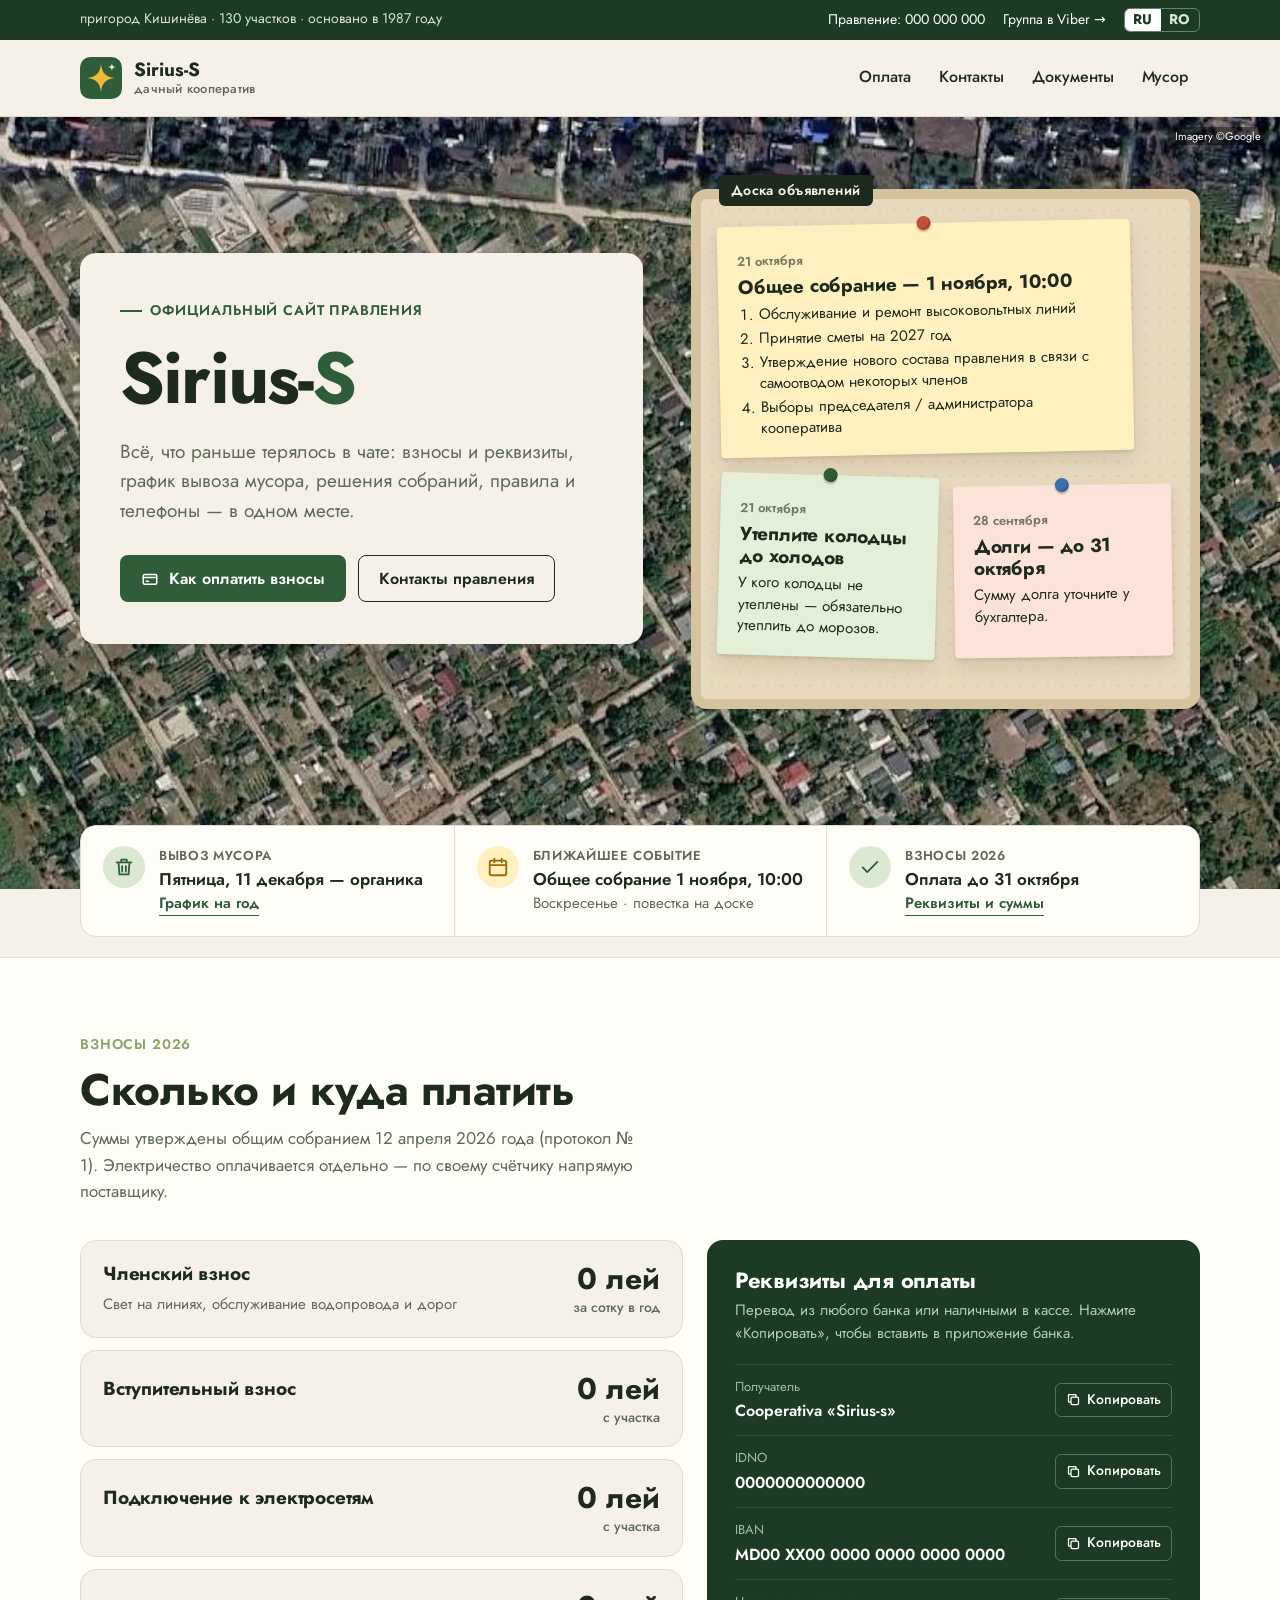
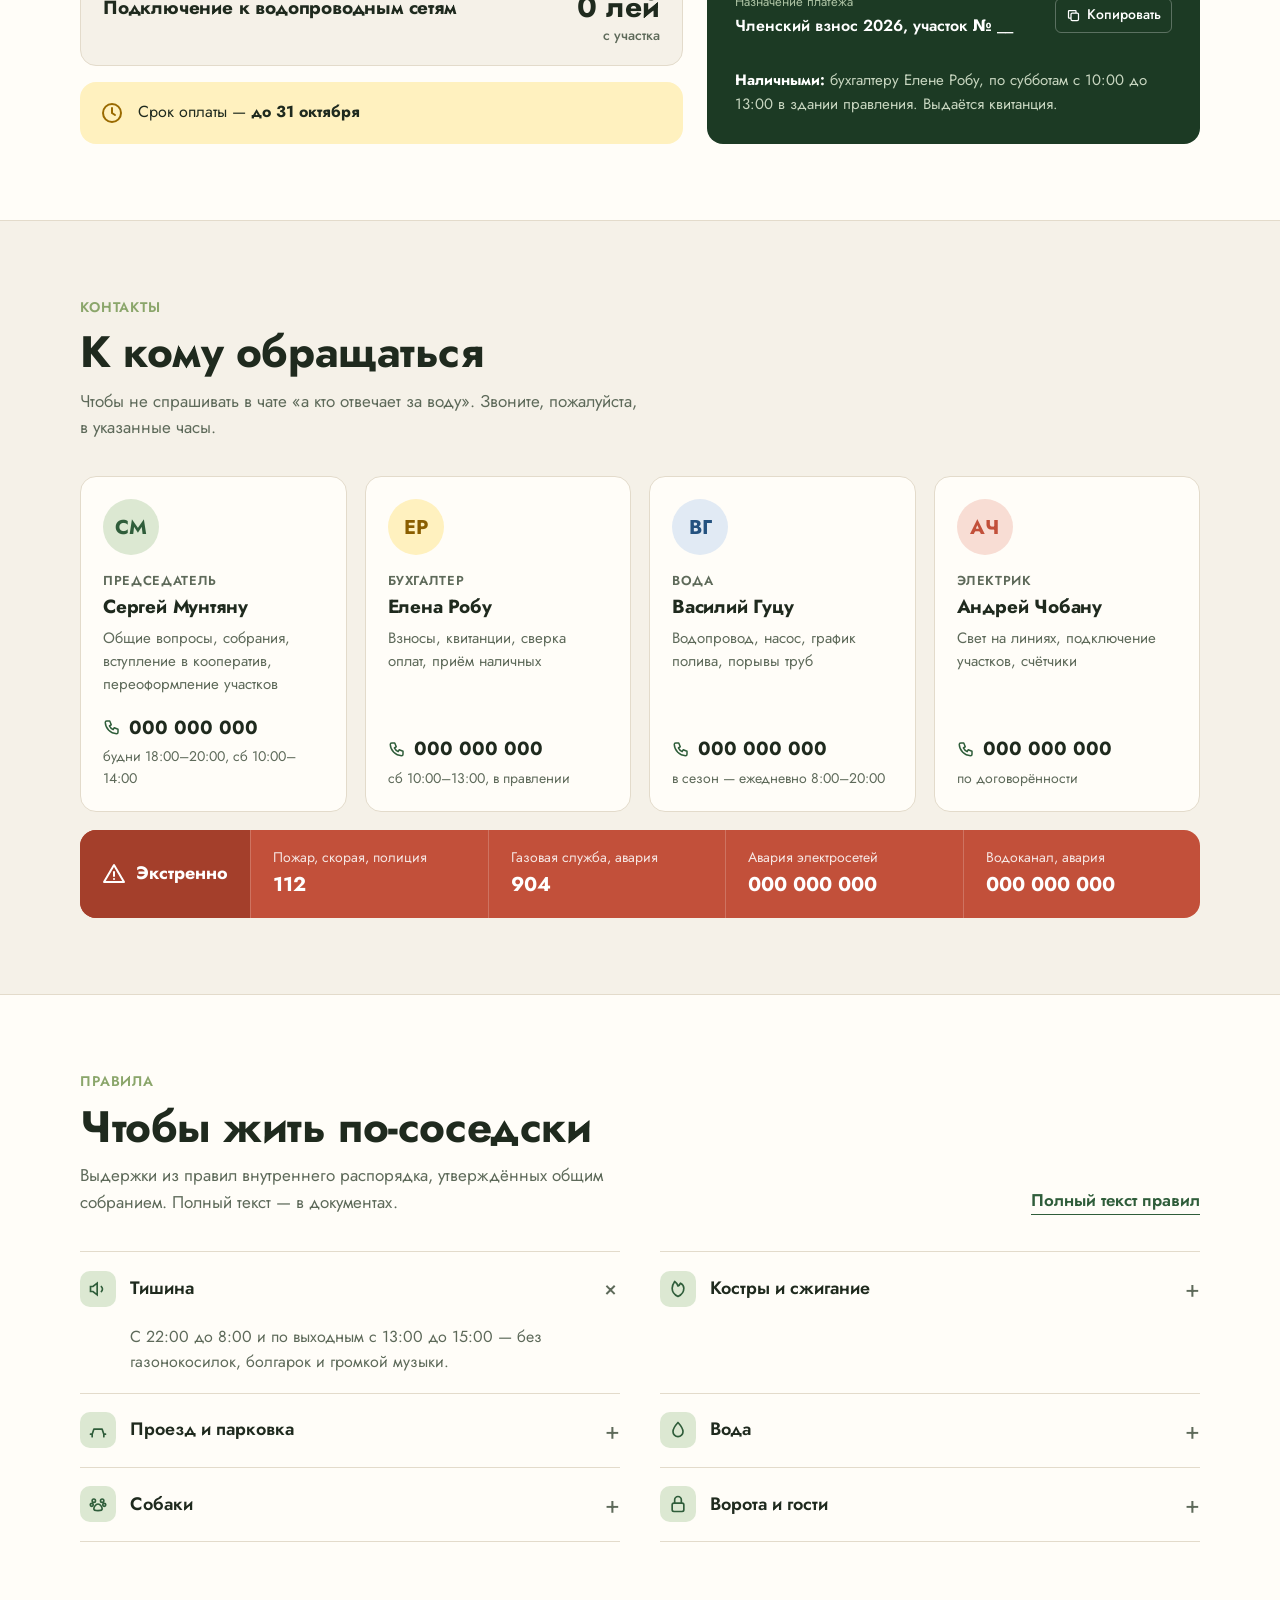
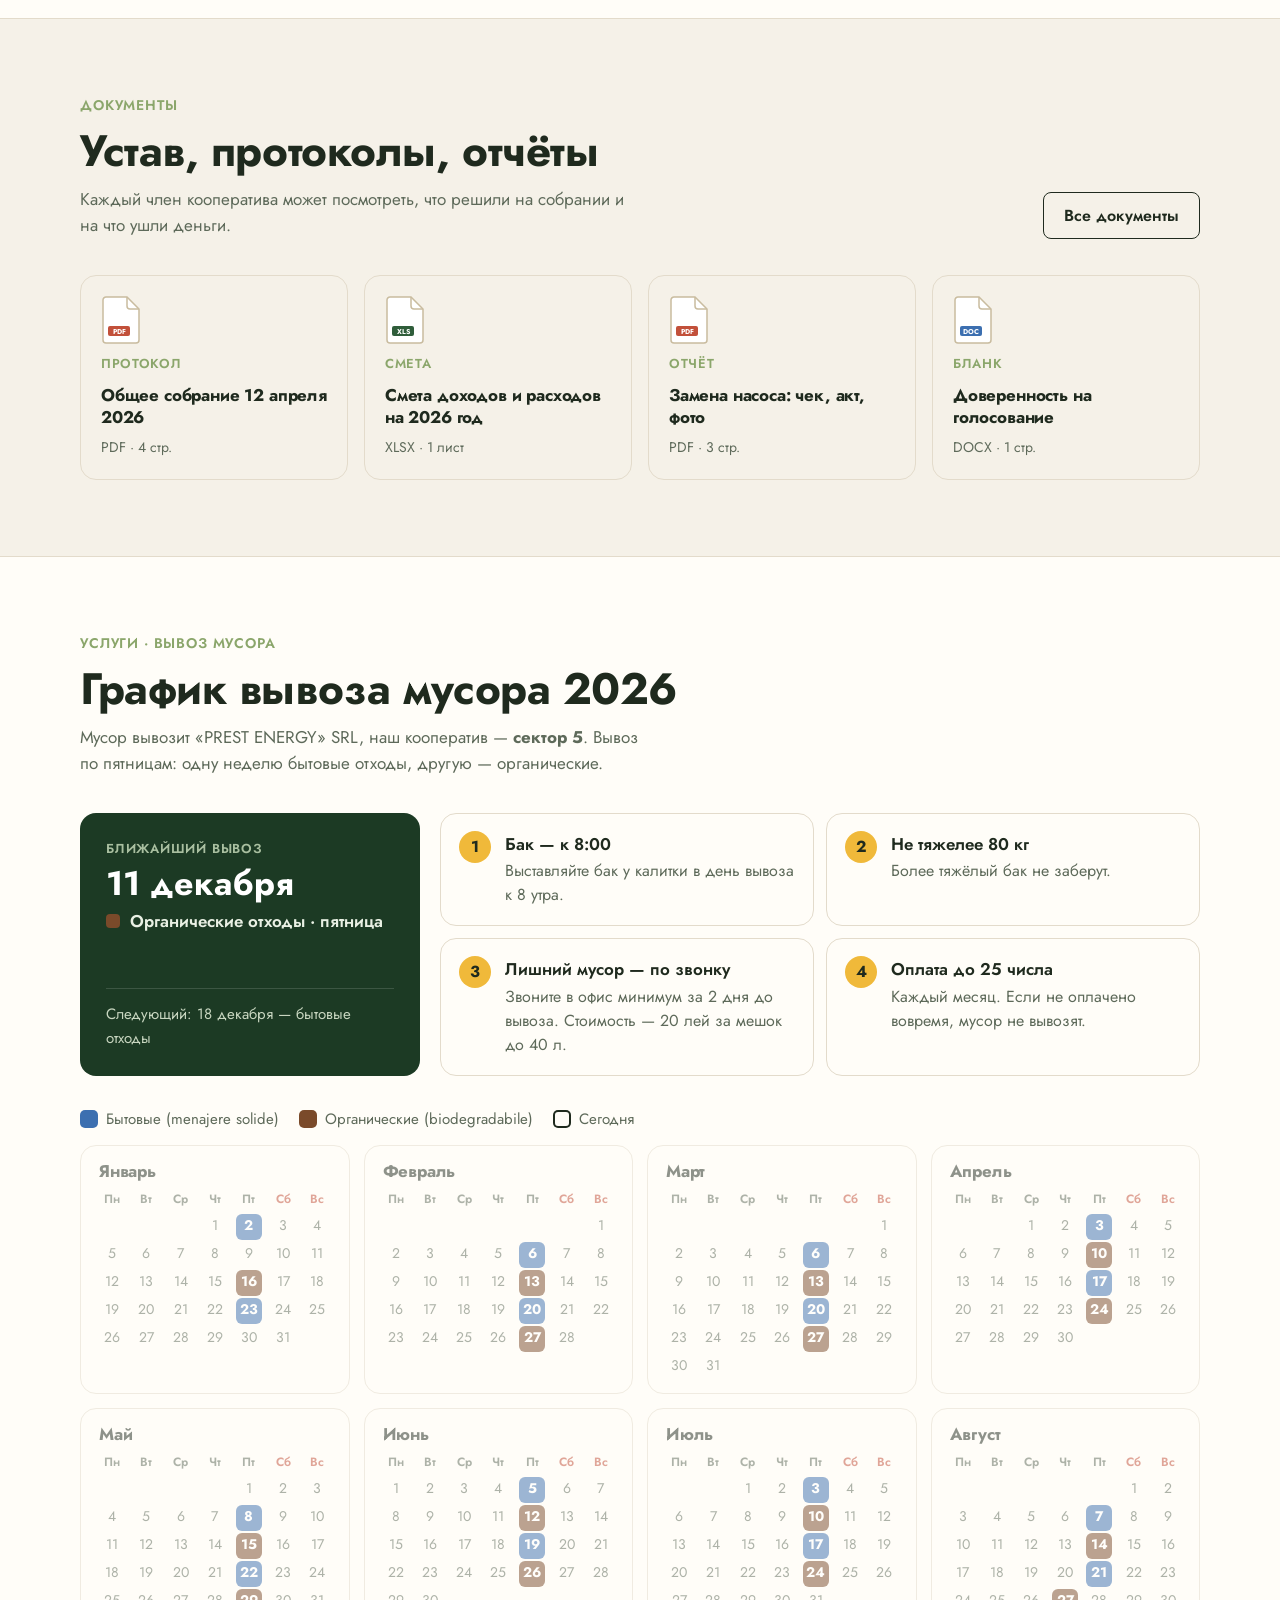
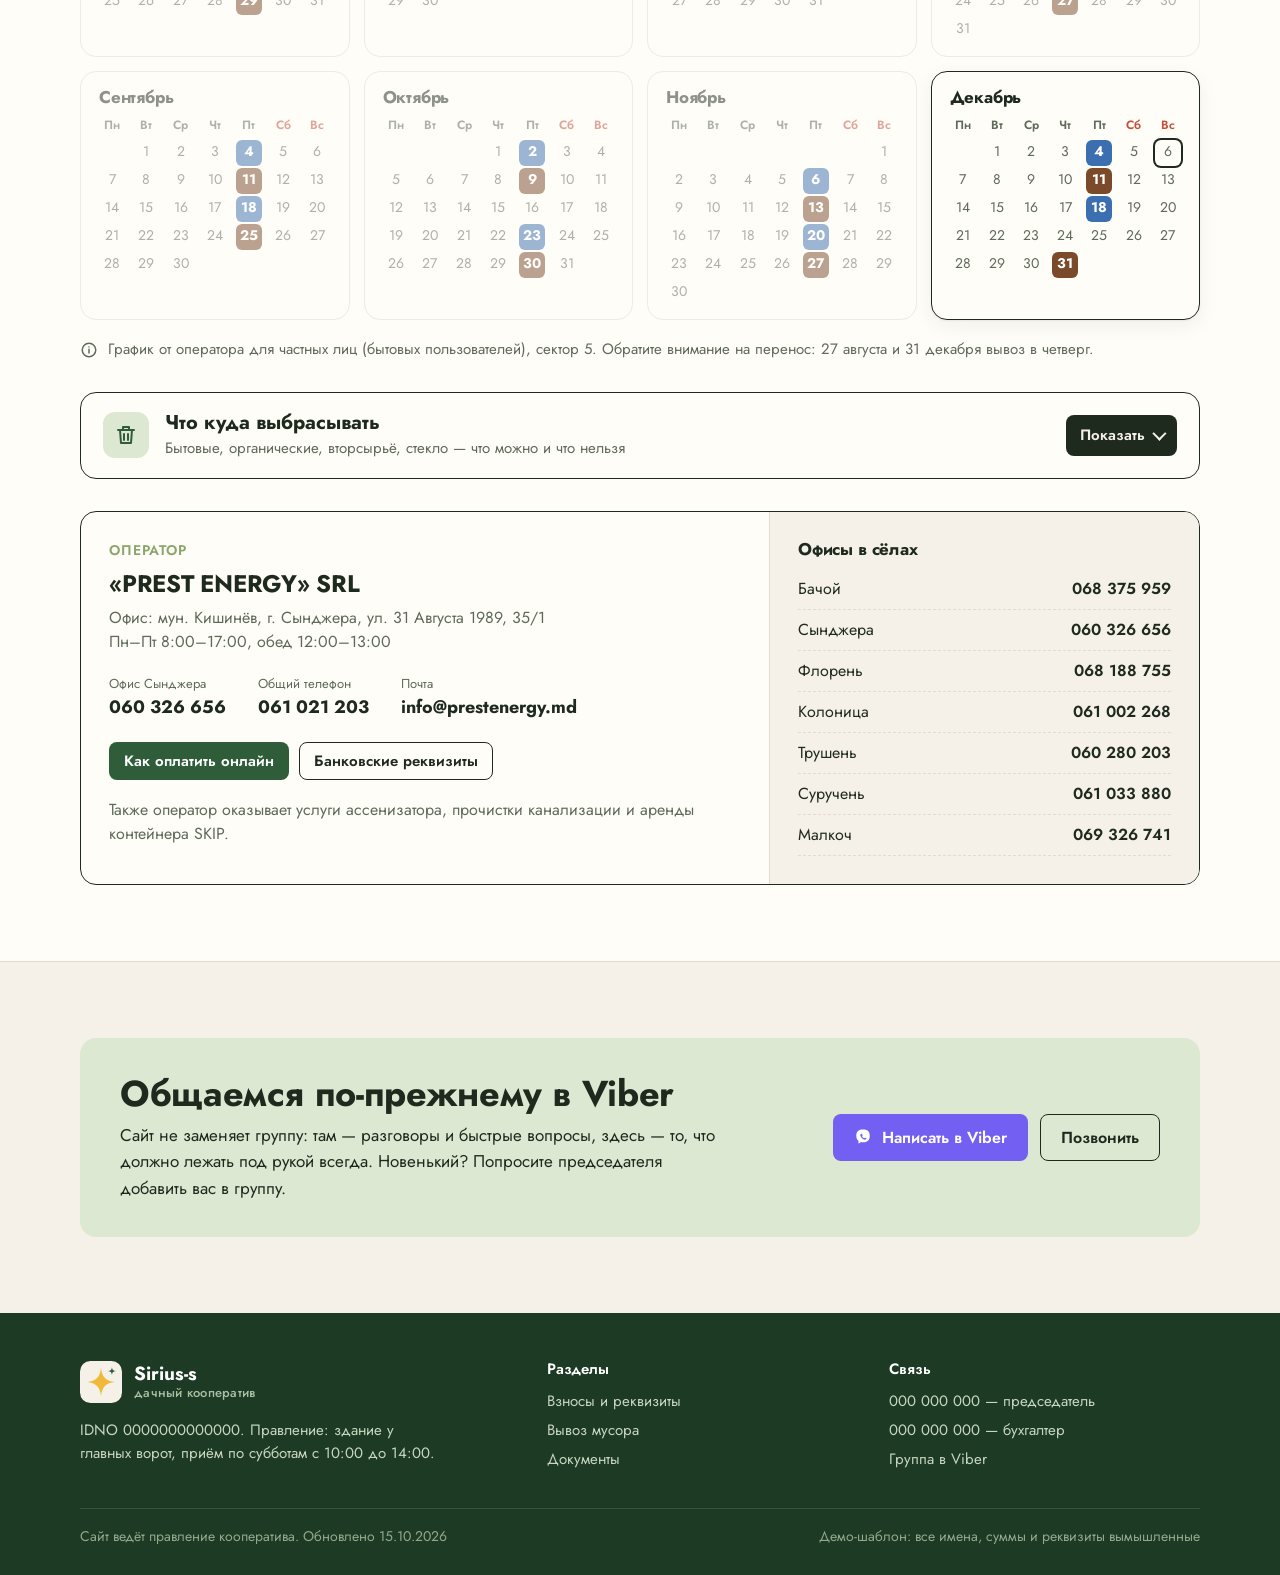
==== commit 80f6fa6d: "Add files via upload" ====
--- a/index.html
+++ b/index.html
@@ -19,7 +19,7 @@
 <link rel="icon" href="favicon.svg" type="image/svg+xml">
 <link rel="preload" href="fonts/Jost-Regular.woff2" as="font" type="font/woff2" crossorigin>
 <link rel="preload" href="fonts/Jost-Bold.woff2" as="font" type="font/woff2" crossorigin>
-<link rel="stylesheet" href="style.css?v=21">
+<link rel="stylesheet" href="style.css?v=23">
 </head>
 <body>
 
@@ -42,9 +42,9 @@
     </a>
     <nav class="nav" aria-label="Разделы">
       <a href="#pay">Оплата</a>
-      <a href="#waste">Мусор</a>
       <a href="#contacts">Контакты</a>
       <a href="docs.html">Документы</a>
+      <a href="#waste">Мусор</a>
     </nav>
     <button class="burger" type="button" aria-label="Меню" aria-expanded="false"><svg viewBox="0 0 24 24" fill="none" stroke="currentColor" stroke-width="2" stroke-linecap="round"><path d="M4 7h16M4 12h16M4 17h16"/></svg></button>
   </div>
@@ -174,160 +174,8 @@
   </div>
 </section>
 
-<!-- ===== Вывоз мусора ===== -->
-<section class="sec" id="waste">
-  <div class="wrap">
-    <div class="sec__head">
-      <div>
-        <span class="kicker">Услуги · вывоз мусора</span>
-        <h2>График вывоза мусора 2026</h2>
-        <p>Мусор вывозит «PREST ENERGY» SRL, наш кооператив — <b>сектор 5</b>. Вывоз по пятницам: одну неделю бытовые отходы, другую — органические.</p>
-      </div>
-    </div>
-
-    <div class="waste-top">
-      <div class="next" id="next-pickup">
-        <span class="next__label">Ближайший вывоз</span>
-        <div class="next__date">—</div>
-        <div class="next__kind"></div>
-        <div class="next__after"></div>
-      </div>
-      <ol class="wrules">
-        <li><b>Бак — к 8:00</b>Выставляйте бак у калитки в день вывоза к 8 утра.</li>
-        <li><b>Не тяжелее 80 кг</b>Более тяжёлый бак не заберут.</li>
-        <li><b>Лишний мусор — по звонку</b>Звоните в офис минимум за 2 дня до вывоза. Стоимость — 20 лей за мешок до 40 л.</li>
-        <li><b>Оплата до 25 числа</b>Каждый месяц. Если не оплачено вовремя, мусор не вывозят.</li>
-      </ol>
-    </div>
-
-    <div class="cal-legend">
-      <span><i class="k-solid"></i>Бытовые (menajere solide)</span>
-      <span><i class="k-bio"></i>Органические (biodegradabile)</span>
-      <span><i class="k-today"></i>Сегодня</span>
-    </div>
-    <!-- даты вывоза: data-s — бытовые, data-b — органические (числа месяца через запятую) -->
-    <div class="cal" id="cal" data-year="2026">
-      <div class="month" data-m="1" data-s="2,23" data-b="16"></div>
-      <div class="month" data-m="2" data-s="6,20" data-b="13,27"></div>
-      <div class="month" data-m="3" data-s="6,20" data-b="13,27"></div>
-      <div class="month" data-m="4" data-s="3,17" data-b="10,24"></div>
-      <div class="month" data-m="5" data-s="8,22" data-b="15,29"></div>
-      <div class="month" data-m="6" data-s="5,19" data-b="12,26"></div>
-      <div class="month" data-m="7" data-s="3,17" data-b="10,24"></div>
-      <div class="month" data-m="8" data-s="7,21" data-b="14,27"></div>
-      <div class="month" data-m="9" data-s="4,18" data-b="11,25"></div>
-      <div class="month" data-m="10" data-s="2,23" data-b="9,30"></div>
-      <div class="month" data-m="11" data-s="6,20" data-b="13,27"></div>
-      <div class="month" data-m="12" data-s="4,18" data-b="11,31"></div>
-    </div>
-    <p class="note-line"><svg viewBox="0 0 24 24" fill="none" stroke="currentColor" stroke-width="2" stroke-linecap="round"><circle cx="12" cy="12" r="9"/><path d="M12 11v5M12 8h.01"/></svg>График от оператора для частных лиц (бытовых пользователей), сектор 5. Обратите внимание на перенос: 27 августа и 31 декабря вывоз в четверг.</p>
-
-    <details class="sortbox">
-      <summary>
-        <span class="sortbox__ico"><svg viewBox="0 0 24 24" fill="none" stroke="currentColor" stroke-width="2" stroke-linecap="round" stroke-linejoin="round"><path d="M4 7h16M10 11v6M14 11v6M6 7l1 13h10l1-13M9 7V4h6v3"/></svg></span>
-        <span class="sortbox__text"><b>Что куда выбрасывать</b><small>Бытовые, органические, вторсырьё, стекло — что можно и что нельзя</small></span>
-        <span class="sortbox__btn"><span class="sortbox__open">Показать</span><span class="sortbox__close">Скрыть</span></span>
-      </summary>
-    <div class="sort">
-      <div class="bin bin--solid">
-        <div class="bin__head"><span class="bin__dot"></span><div><h4>Бытовые</h4><small>смешанные, неперерабатываемые</small></div></div>
-        <p class="bin__yes">Можно</p>
-        <ul>
-          <li>текстиль, медицинские отходы (шприцы и т. п.)</li>
-          <li>подгузники, наполнители и отходы животных, содержимое пылесоса, окурки</li>
-          <li>грязные салфетки и упаковка, осколки керамики и фарфора, грязная одноразовая посуда</li>
-          <li>бумага и картон с остатками еды, бумажные стаканы, вощёная бумага</li>
-        </ul>
-        <p class="bin__no">Нельзя</p>
-        <ul class="no">
-          <li>земля, песок, щебень</li>
-          <li>техника, электроника, батарейки, аккумуляторы</li>
-          <li>автозапчасти и шины</li>
-          <li>строительный мусор, мебель, ковры, матрасы</li>
-        </ul>
-      </div>
-      <div class="bin bin--bio">
-        <div class="bin__head"><span class="bin__dot"></span><div><h4>Органические</h4><small>биоотходы, компост</small></div></div>
-        <p class="bin__yes">Можно</p>
-        <ul>
-          <li>остатки еды: мясо, молочное, овощи, фрукты, яйца, хлеб, крупы</li>
-          <li>кофейная гуща, чайная заварка, скорлупа яиц и орехов</li>
-          <li>листья, измельчённые ветки, цветы, комнатные растения</li>
-          <li>опилки, сено, солома, измельчённые куски дерева</li>
-          <li>зола из печи (если топили только дровами)</li>
-          <li>волосы, шерсть, старая одежда из натуральных тканей — измельчённая</li>
-          <li>мокрая и грязная бумага — измельчённая</li>
-        </ul>
-      </div>
-      <div class="bin bin--rec">
-        <div class="bin__head"><span class="bin__dot"></span><div><h4>Вторсырьё</h4><small>бумага, картон, пластик, металл</small></div></div>
-        <p class="bin__yes">Можно</p>
-        <ul>
-          <li>пластиковые бутылки (PET), бутылки от молочного, бытовой химии и косметики</li>
-          <li>пластиковые контейнеры, тарелки и пакеты</li>
-          <li>тетрапаки от соков и молока</li>
-          <li>алюминиевые банки, металлические крышки, консервные банки, аэрозоли</li>
-          <li>бумажные пакеты, картонные коробки, чистые коробки от пиццы, лотки от яиц</li>
-          <li>книги, тетради, журналы, газеты, листовки</li>
-        </ul>
-        <p class="bin__no">Нельзя</p>
-        <ul class="no">
-          <li>грязная бумага и использованные салфетки</li>
-          <li>растворители и химия, медицинские отходы</li>
-        </ul>
-      </div>
-      <div class="bin bin--glass">
-        <div class="bin__head"><span class="bin__dot"></span><div><h4>Стекло</h4><small>в специальные контейнеры</small></div></div>
-        <p class="bin__yes">Можно</p>
-        <ul>
-          <li>банки без крышек, бутыли</li>
-          <li>бутылки без крышек</li>
-          <li>стеклянные флаконы от косметики</li>
-        </ul>
-        <p class="bin__no">Нельзя</p>
-        <ul class="no">
-          <li>зеркала, оконное стекло</li>
-          <li>фарфор, керамика, хрусталь</li>
-          <li>жаропрочная посуда</li>
-        </ul>
-      </div>
-    </div>
-    </details>
-
-    <div class="operator">
-      <div class="operator__main">
-        <span class="kicker">Оператор</span>
-        <h3>«PREST ENERGY» SRL</h3>
-        <p>Офис: мун. Кишинёв, г. Сынджера, ул. 31 Августа 1989, 35/1<br>Пн–Пт 8:00–17:00, обед 12:00–13:00</p>
-        <div class="operator__phones">
-          <a href="tel:+37360326656"><span>Офис Сынджера</span><b>060 326 656</b></a>
-          <a href="tel:+37361021203"><span>Общий телефон</span><b>061 021 203</b></a>
-          <a href="mailto:info@prestenergy.md"><span>Почта</span><b>info@prestenergy.md</b></a>
-        </div>
-        <div class="operator__links">
-          <a class="btn btn--main btn--sm" href="https://prestenergy.md/instructiuni-de-plata" target="_blank" rel="noopener">Как оплатить онлайн</a>
-          <a class="btn btn--line btn--sm" href="https://prestenergy.md/date-bancare" target="_blank" rel="noopener">Банковские реквизиты</a>
-        </div>
-        <p class="operator__extra">Также оператор оказывает услуги ассенизатора, прочистки канализации и аренды контейнера SKIP.</p>
-      </div>
-      <div class="operator__offices">
-        <h4>Офисы в сёлах</h4>
-        <ul>
-          <li><span>Бачой</span><a href="tel:+37368375959">068 375 959</a></li>
-          <li><span>Сынджера</span><a href="tel:+37360326656">060 326 656</a></li>
-          <li><span>Флорень</span><a href="tel:+37368188755">068 188 755</a></li>
-          <li><span>Колоница</span><a href="tel:+37361002268">061 002 268</a></li>
-          <li><span>Трушень</span><a href="tel:+37360280203">060 280 203</a></li>
-          <li><span>Суручень</span><a href="tel:+37361033880">061 033 880</a></li>
-          <li><span>Малкоч</span><a href="tel:+37369326741">069 326 741</a></li>
-        </ul>
-      </div>
-    </div>
-  </div>
-</section>
-
 <!-- ===== Контакты ===== -->
-<section class="sec sec--alt" id="contacts">
+<section class="sec" id="contacts">
   <div class="wrap">
     <div class="sec__head">
       <div>
@@ -381,7 +229,7 @@
 </section>
 
 <!-- ===== Правила ===== -->
-<section class="sec" id="rules">
+<section class="sec sec--alt" id="rules">
   <div class="wrap">
     <div class="sec__head">
       <div>
@@ -421,7 +269,7 @@
 </section>
 
 <!-- ===== Документы ===== -->
-<section class="sec sec--alt" id="docs">
+<section class="sec" id="docs">
   <div class="wrap">
     <div class="sec__head">
       <div>
@@ -460,6 +308,158 @@
   </div>
 </section>
 
+<!-- ===== Вывоз мусора ===== -->
+<section class="sec sec--alt" id="waste">
+  <div class="wrap">
+    <div class="sec__head">
+      <div>
+        <span class="kicker">Услуги · вывоз мусора</span>
+        <h2>График вывоза мусора 2026</h2>
+        <p>Мусор вывозит «PREST ENERGY» SRL, наш кооператив — <b>сектор 5</b>. Вывоз по пятницам: одну неделю бытовые отходы, другую — органические.</p>
+      </div>
+    </div>
+
+    <div class="waste-top">
+      <div class="next" id="next-pickup">
+        <span class="next__label">Ближайший вывоз</span>
+        <div class="next__date">—</div>
+        <div class="next__kind"></div>
+        <div class="next__after"></div>
+      </div>
+      <ol class="wrules">
+        <li><b>Бак — к 8:00</b>Выставляйте бак у калитки в день вывоза к 8 утра.</li>
+        <li><b>Не тяжелее 80 кг</b>Более тяжёлый бак не заберут.</li>
+        <li><b>Лишний мусор — по звонку</b>Звоните в офис минимум за 2 дня до вывоза. Стоимость — 20 лей за мешок до 40 л.</li>
+        <li><b>Оплата до 25 числа</b>Каждый месяц. Если не оплачено вовремя, мусор не вывозят.</li>
+      </ol>
+    </div>
+
+    <div class="cal-legend">
+      <span><i class="k-solid"></i>Бытовые (menajere solide)</span>
+      <span><i class="k-bio"></i>Органические (biodegradabile)</span>
+      <span><i class="k-today"></i>Сегодня</span>
+    </div>
+    <!-- даты вывоза: data-s — бытовые, data-b — органические (числа месяца через запятую) -->
+    <div class="cal" id="cal" data-year="2026">
+      <div class="month" data-m="1" data-s="2,23" data-b="16"></div>
+      <div class="month" data-m="2" data-s="6,20" data-b="13,27"></div>
+      <div class="month" data-m="3" data-s="6,20" data-b="13,27"></div>
+      <div class="month" data-m="4" data-s="3,17" data-b="10,24"></div>
+      <div class="month" data-m="5" data-s="8,22" data-b="15,29"></div>
+      <div class="month" data-m="6" data-s="5,19" data-b="12,26"></div>
+      <div class="month" data-m="7" data-s="3,17" data-b="10,24"></div>
+      <div class="month" data-m="8" data-s="7,21" data-b="14,27"></div>
+      <div class="month" data-m="9" data-s="4,18" data-b="11,25"></div>
+      <div class="month" data-m="10" data-s="2,23" data-b="9,30"></div>
+      <div class="month" data-m="11" data-s="6,20" data-b="13,27"></div>
+      <div class="month" data-m="12" data-s="4,18" data-b="11,31"></div>
+    </div>
+    <p class="note-line"><svg viewBox="0 0 24 24" fill="none" stroke="currentColor" stroke-width="2" stroke-linecap="round"><circle cx="12" cy="12" r="9"/><path d="M12 11v5M12 8h.01"/></svg>График от оператора для частных лиц (бытовых пользователей), сектор 5. Обратите внимание на перенос: 27 августа и 31 декабря вывоз в четверг.</p>
+
+    <details class="sortbox">
+      <summary>
+        <span class="sortbox__ico"><svg viewBox="0 0 24 24" fill="none" stroke="currentColor" stroke-width="2" stroke-linecap="round" stroke-linejoin="round"><path d="M4 7h16M10 11v6M14 11v6M6 7l1 13h10l1-13M9 7V4h6v3"/></svg></span>
+        <span class="sortbox__text"><b>Что куда выбрасывать</b><small>Бытовые, органические, вторсырьё, стекло — что можно и что нельзя</small></span>
+        <span class="sortbox__btn"><span class="sortbox__open">Показать</span><span class="sortbox__close">Скрыть</span></span>
+      </summary>
+    <div class="sort">
+      <div class="bin bin--solid">
+        <div class="bin__head"><span class="bin__dot"></span><div><h4>Бытовые</h4><small>смешанные, неперерабатываемые</small></div></div>
+        <p class="bin__yes">Можно</p>
+        <ul>
+          <li>текстиль, медицинские отходы (шприцы и т. п.)</li>
+          <li>подгузники, наполнители и отходы животных, содержимое пылесоса, окурки</li>
+          <li>грязные салфетки и упаковка, осколки керамики и фарфора, грязная одноразовая посуда</li>
+          <li>бумага и картон с остатками еды, бумажные стаканы, вощёная бумага</li>
+        </ul>
+        <p class="bin__no">Нельзя</p>
+        <ul class="no">
+          <li>земля, песок, щебень</li>
+          <li>техника, электроника, батарейки, аккумуляторы</li>
+          <li>автозапчасти и шины</li>
+          <li>строительный мусор, мебель, ковры, матрасы</li>
+        </ul>
+      </div>
+      <div class="bin bin--bio">
+        <div class="bin__head"><span class="bin__dot"></span><div><h4>Органические</h4><small>биоотходы, компост</small></div></div>
+        <p class="bin__yes">Можно</p>
+        <ul>
+          <li>остатки еды: мясо, молочное, овощи, фрукты, яйца, хлеб, крупы</li>
+          <li>кофейная гуща, чайная заварка, скорлупа яиц и орехов</li>
+          <li>листья, измельчённые ветки, цветы, комнатные растения</li>
+          <li>опилки, сено, солома, измельчённые куски дерева</li>
+          <li>зола из печи (если топили только дровами)</li>
+          <li>волосы, шерсть, старая одежда из натуральных тканей — измельчённая</li>
+          <li>мокрая и грязная бумага — измельчённая</li>
+        </ul>
+      </div>
+      <div class="bin bin--rec">
+        <div class="bin__head"><span class="bin__dot"></span><div><h4>Вторсырьё</h4><small>бумага, картон, пластик, металл</small></div></div>
+        <p class="bin__yes">Можно</p>
+        <ul>
+          <li>пластиковые бутылки (PET), бутылки от молочного, бытовой химии и косметики</li>
+          <li>пластиковые контейнеры, тарелки и пакеты</li>
+          <li>тетрапаки от соков и молока</li>
+          <li>алюминиевые банки, металлические крышки, консервные банки, аэрозоли</li>
+          <li>бумажные пакеты, картонные коробки, чистые коробки от пиццы, лотки от яиц</li>
+          <li>книги, тетради, журналы, газеты, листовки</li>
+        </ul>
+        <p class="bin__no">Нельзя</p>
+        <ul class="no">
+          <li>грязная бумага и использованные салфетки</li>
+          <li>растворители и химия, медицинские отходы</li>
+        </ul>
+      </div>
+      <div class="bin bin--glass">
+        <div class="bin__head"><span class="bin__dot"></span><div><h4>Стекло</h4><small>в специальные контейнеры</small></div></div>
+        <p class="bin__yes">Можно</p>
+        <ul>
+          <li>банки без крышек, бутыли</li>
+          <li>бутылки без крышек</li>
+          <li>стеклянные флаконы от косметики</li>
+        </ul>
+        <p class="bin__no">Нельзя</p>
+        <ul class="no">
+          <li>зеркала, оконное стекло</li>
+          <li>фарфор, керамика, хрусталь</li>
+          <li>жаропрочная посуда</li>
+        </ul>
+      </div>
+    </div>
+    </details>
+
+    <div class="operator">
+      <div class="operator__main">
+        <span class="kicker">Оператор</span>
+        <h3>«PREST ENERGY» SRL</h3>
+        <p>Офис: мун. Кишинёв, г. Сынджера, ул. 31 Августа 1989, 35/1<br>Пн–Пт 8:00–17:00, обед 12:00–13:00</p>
+        <div class="operator__phones">
+          <a href="tel:+37360326656"><span>Офис Сынджера</span><b>060 326 656</b></a>
+          <a href="tel:+37361021203"><span>Общий телефон</span><b>061 021 203</b></a>
+          <a href="mailto:info@prestenergy.md"><span>Почта</span><b>info@prestenergy.md</b></a>
+        </div>
+        <div class="operator__links">
+          <a class="btn btn--main btn--sm" href="https://prestenergy.md/instructiuni-de-plata" target="_blank" rel="noopener">Как оплатить онлайн</a>
+          <a class="btn btn--line btn--sm" href="https://prestenergy.md/date-bancare" target="_blank" rel="noopener">Банковские реквизиты</a>
+        </div>
+        <p class="operator__extra">Также оператор оказывает услуги ассенизатора, прочистки канализации и аренды контейнера SKIP.</p>
+      </div>
+      <div class="operator__offices">
+        <h4>Офисы в сёлах</h4>
+        <ul>
+          <li><span>Бачой</span><a href="tel:+37368375959">068 375 959</a></li>
+          <li><span>Сынджера</span><a href="tel:+37360326656">060 326 656</a></li>
+          <li><span>Флорень</span><a href="tel:+37368188755">068 188 755</a></li>
+          <li><span>Колоница</span><a href="tel:+37361002268">061 002 268</a></li>
+          <li><span>Трушень</span><a href="tel:+37360280203">060 280 203</a></li>
+          <li><span>Суручень</span><a href="tel:+37361033880">061 033 880</a></li>
+          <li><span>Малкоч</span><a href="tel:+37369326741">069 326 741</a></li>
+        </ul>
+      </div>
+    </div>
+  </div>
+</section>
+
 <!-- ===== Viber ===== -->
 <section class="join sec" style="padding-top:76px">
   <div class="wrap">
@@ -512,6 +512,8 @@
   </div>
 </footer>
 
-<script src="js/main.js?v=4"></script>
+<a class="totop" href="#top" aria-label="Наверх"><svg viewBox="0 0 24 24" fill="none" stroke="currentColor" stroke-width="2.2" stroke-linecap="round" stroke-linejoin="round"><path d="M12 19V5M5 12l7-7 7 7"/></svg></a>
+
+<script src="js/main.js?v=5"></script>
 </body>
 </html>
--- a/style.css
+++ b/style.css
@@ -307,6 +307,14 @@
 .ftr__about{margin-top:16px;max-width:360px}
 .ftr__bottom{margin-top:36px;padding-top:18px;border-top:1px solid rgba(255,255,255,.12);display:flex;justify-content:space-between;gap:16px;flex-wrap:wrap;font-size:13.5px;color:#93A98B}
 
+/* ===== Кнопка «Наверх» ===== */
+.totop{position:fixed;right:20px;bottom:20px;z-index:30;width:52px;height:52px;border-radius:50%;display:grid;place-items:center;
+  background:var(--sun);color:var(--ink);box-shadow:0 6px 18px rgba(31,42,30,.3);opacity:0;visibility:hidden;transform:translateY(12px);
+  transition:opacity .25s,transform .25s,visibility .25s,background .2s}
+.totop svg{width:24px;height:24px}
+.totop:hover{background:#E5A91F}
+.totop.is-on{opacity:1;visibility:visible;transform:none}
+
 /* ===== Внутренние страницы ===== */
 .page-head{padding:44px 0 28px}
 .crumbs{font-size:14px;color:var(--muted);margin-bottom:12px}
@@ -356,8 +364,9 @@
   /* телефон и планшет: фото полосой сверху, тает в фон под заголовок */
   .hero{padding:0 0 92px}
   .hero__bg{position:relative;inset:auto;height:min(62vw,420px)}
-  .hero__mask{position:absolute;z-index:0;pointer-events:none;inset:0 0 auto;height:min(62vw,420px);background:
-    linear-gradient(to top,#F5F1E8,rgba(245,241,232,.55) 6%,rgba(245,241,232,0) 14%)}
+  .eyebrow {padding-top: 20px;}
+  /* .hero__mask{position:absolute;z-index:0;pointer-events:none;inset:0 0 auto;height:min(62vw,420px);background:
+    linear-gradient(to top,#F5F1E8,rgba(245,241,232,.55) 6%,rgba(245,241,232,0) 14%)} */
   .hero .wrap{margin-top:-12px}
   .hero__text{background:none;box-shadow:none;padding:0;border-radius:0}
   .board{min-height:0}
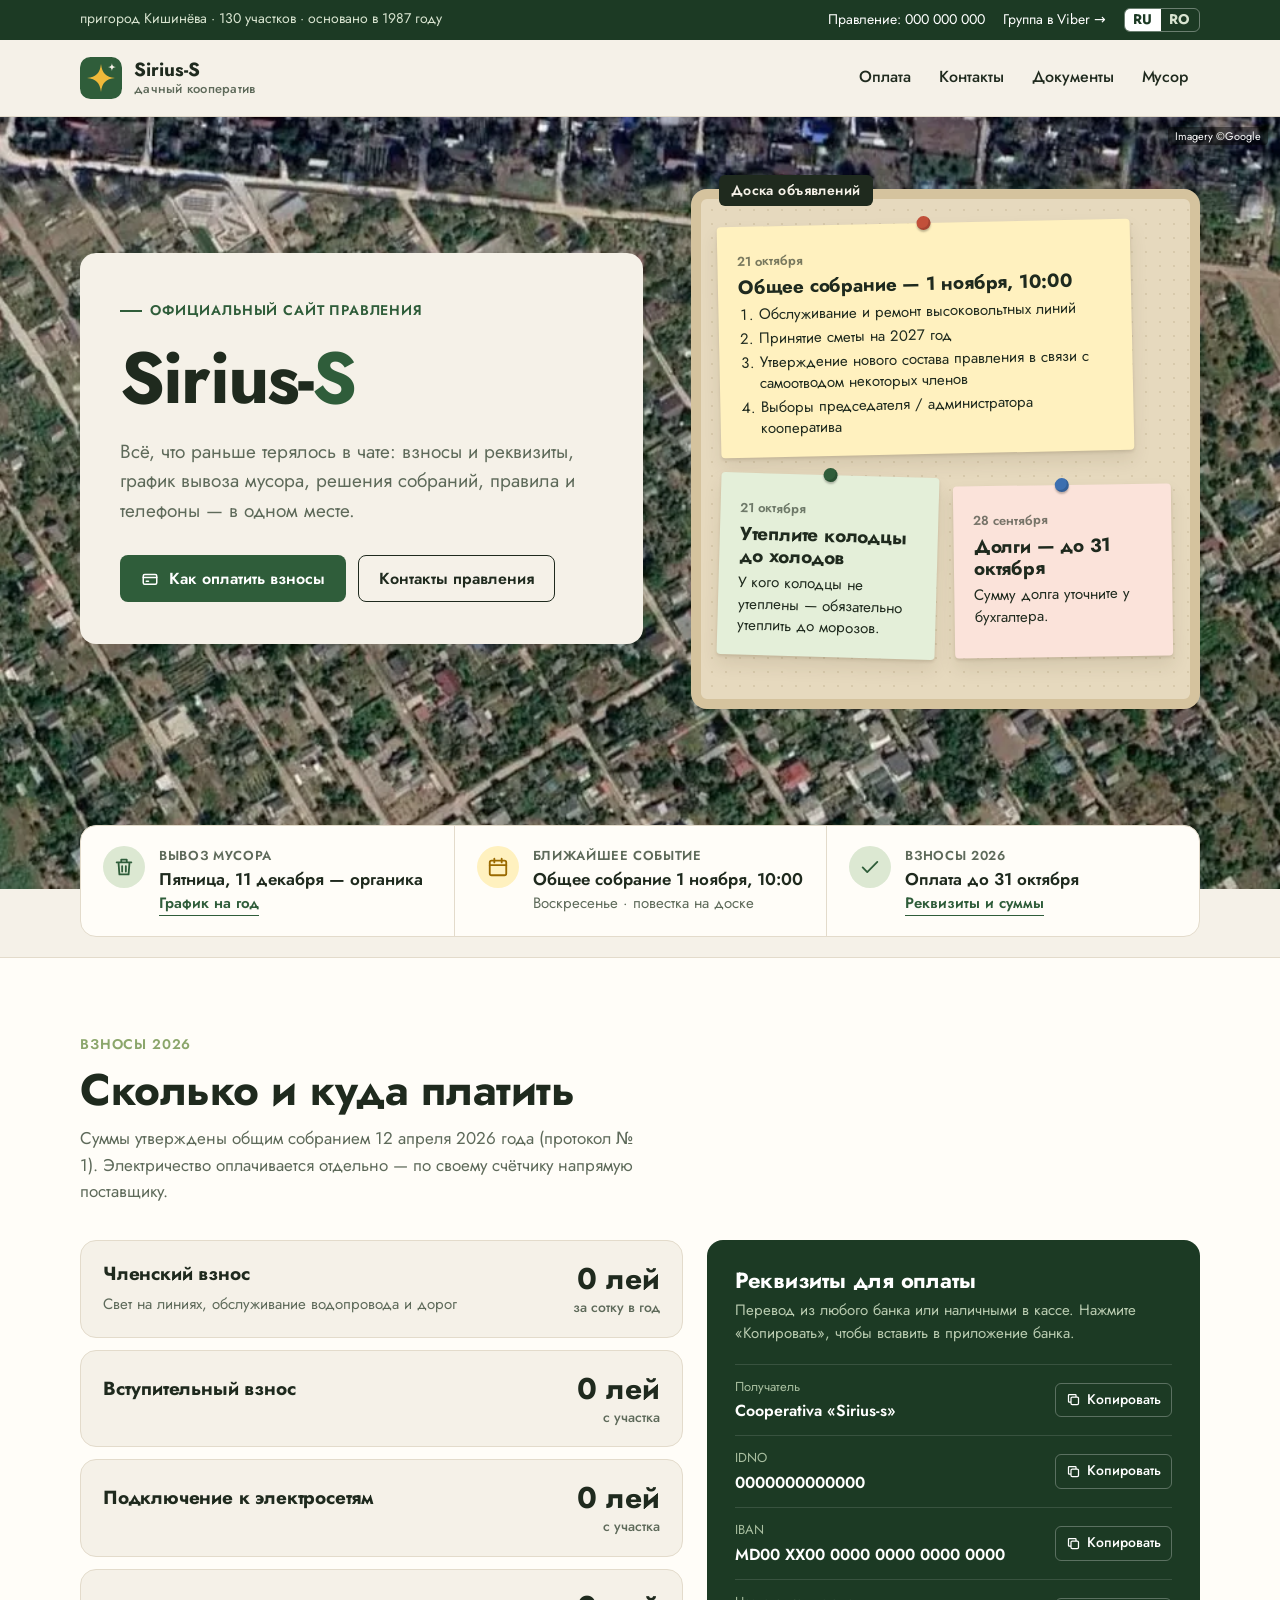
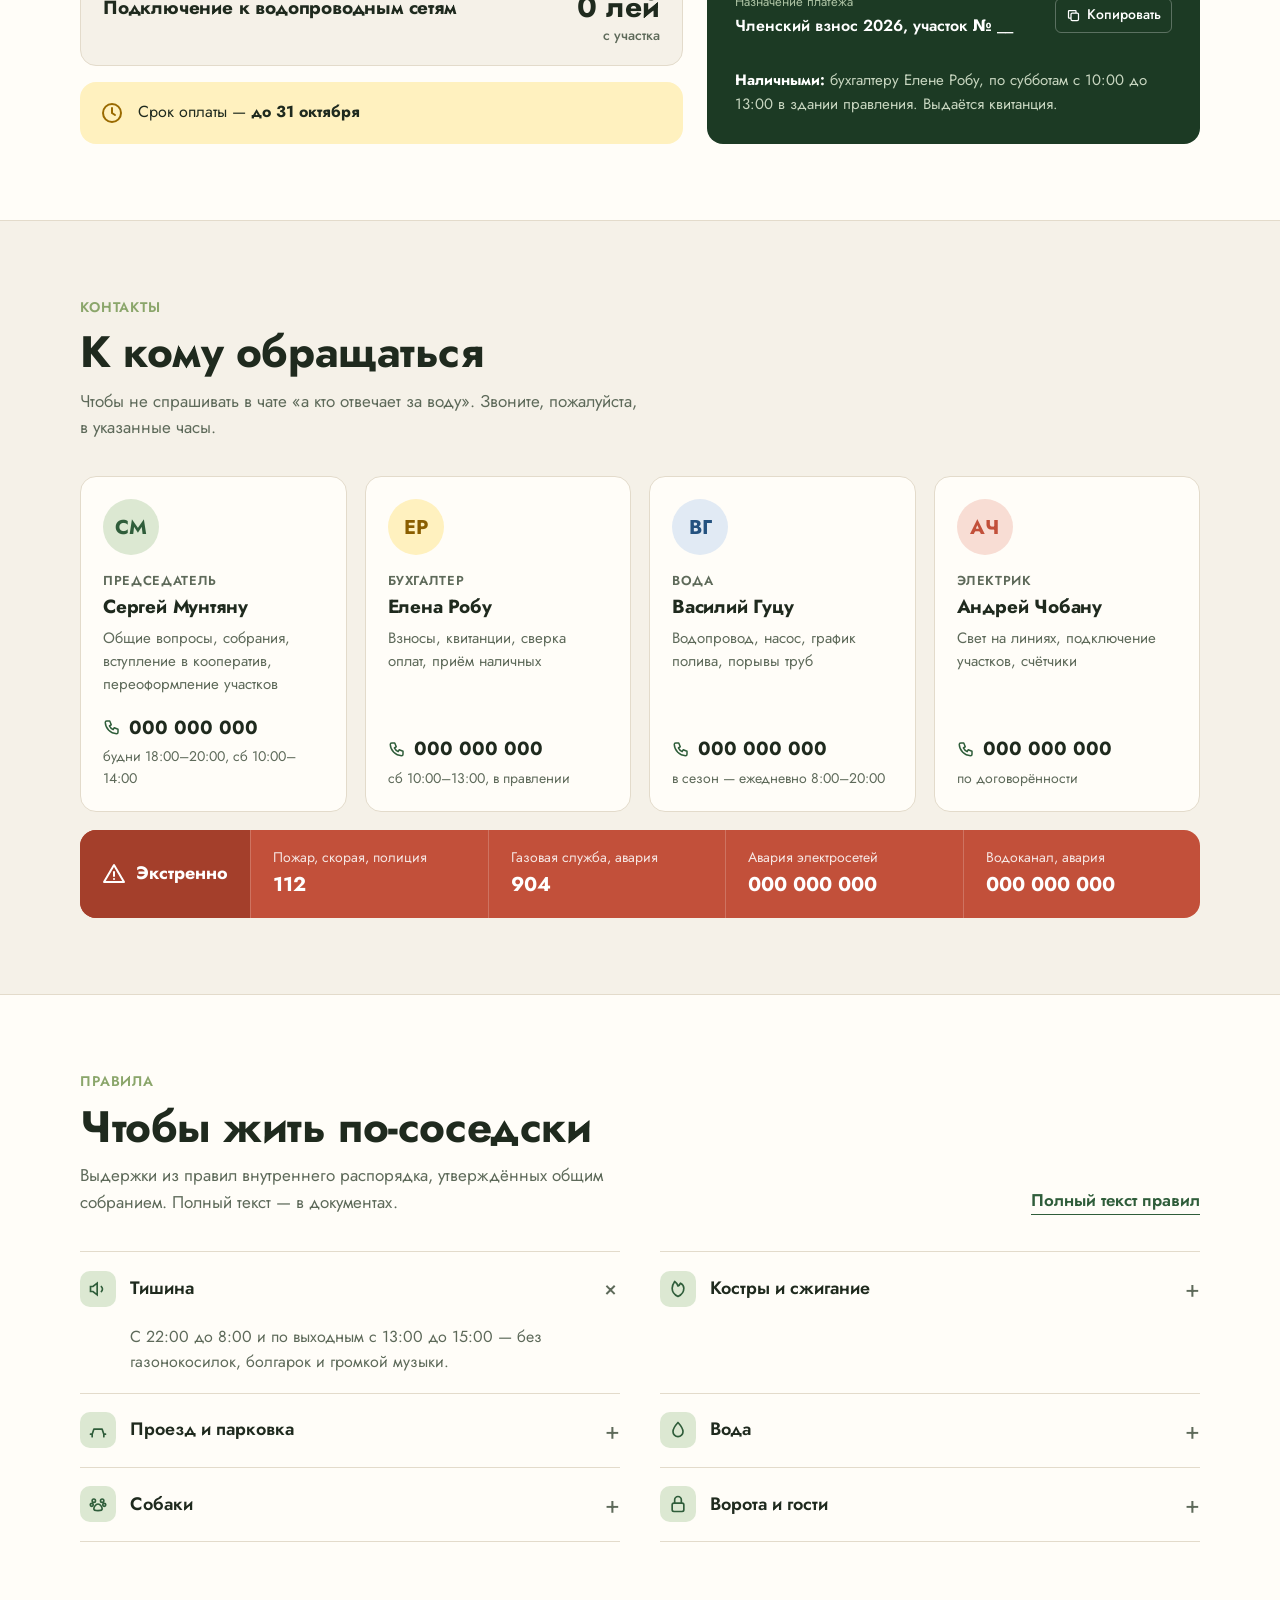
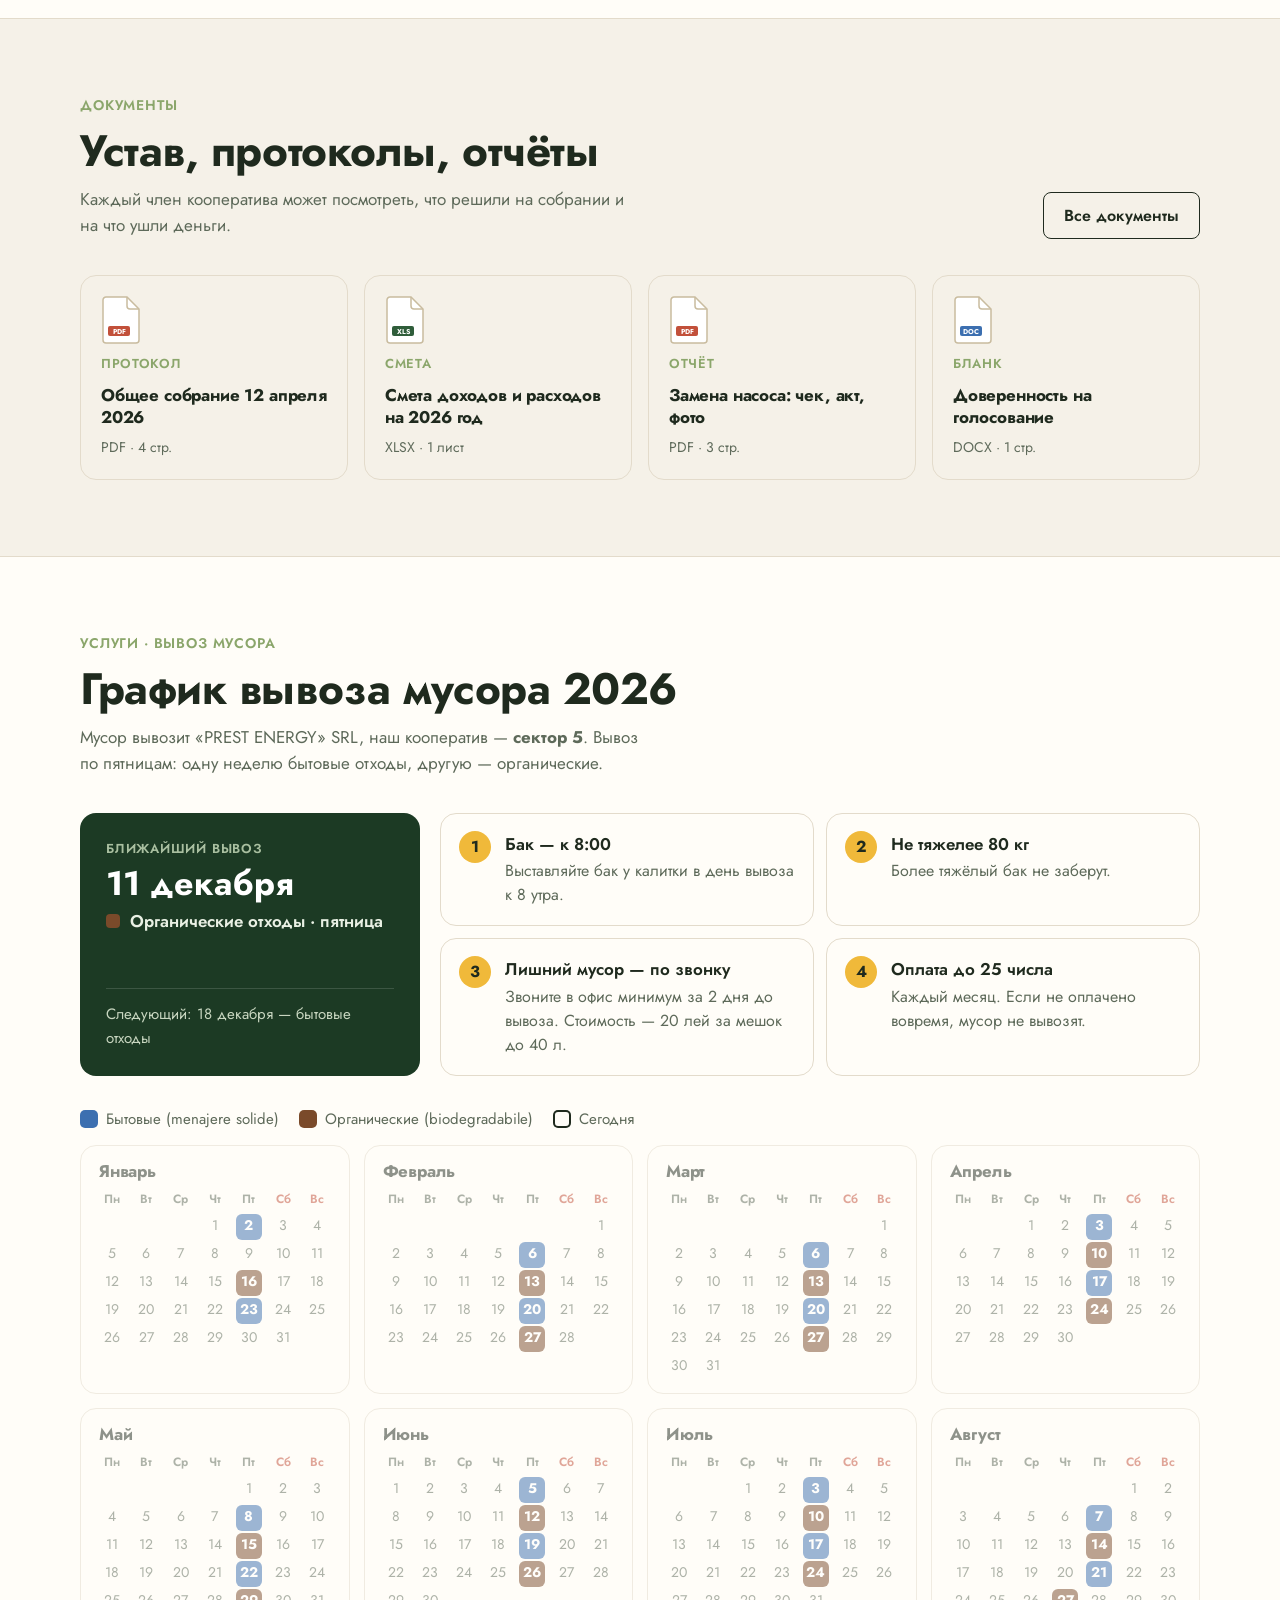
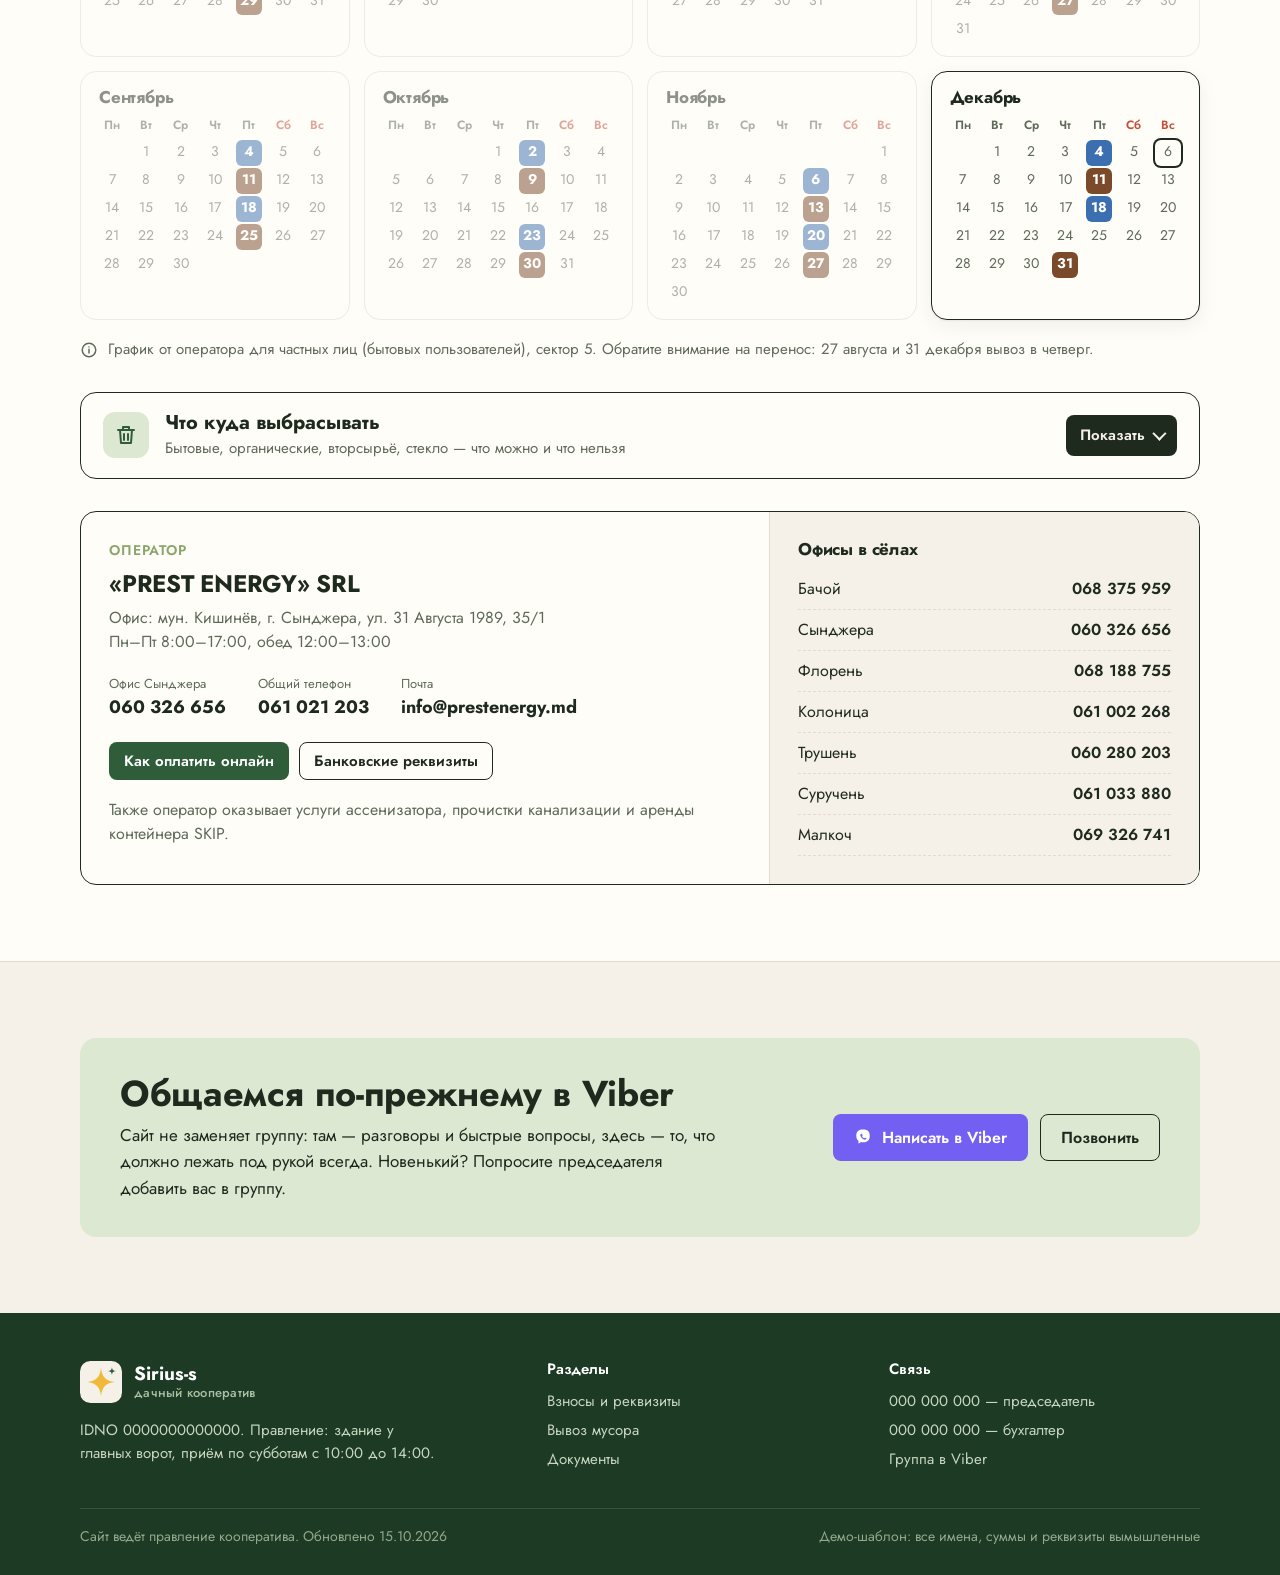
==== commit e33af18f: "Update index.html" ====
--- a/index.html
+++ b/index.html
@@ -254,7 +254,7 @@
       </details>
       <details class="rule">
         <summary><i><svg viewBox="0 0 24 24" fill="none" stroke="currentColor" stroke-width="2" stroke-linejoin="round"><path d="M12 3s6 6.6 6 11a6 6 0 0 1-12 0c0-4.4 6-11 6-11Z"/></svg></i>Вода</summary>
-        <p>Полив — только в дни своей линии. Шланг без присмотра не оставлять. О протечках сразу сообщайте ответственному за воду.</p>
+        <p>Шланг без присмотра не оставлять. О протечках сразу сообщайте ответственному за воду.</p>
       </details>
       <details class="rule">
         <summary><i><svg viewBox="0 0 24 24" fill="none" stroke="currentColor" stroke-width="2" stroke-linecap="round" stroke-linejoin="round"><circle cx="7" cy="8" r="2"/><circle cx="17" cy="8" r="2"/><circle cx="4.5" cy="13" r="1.8"/><circle cx="19.5" cy="13" r="1.8"/><path d="M12 12c-3 0-5 4-5 6s2 2 5 2 5 0 5-2-2-6-5-6Z"/></svg></i>Собаки</summary>
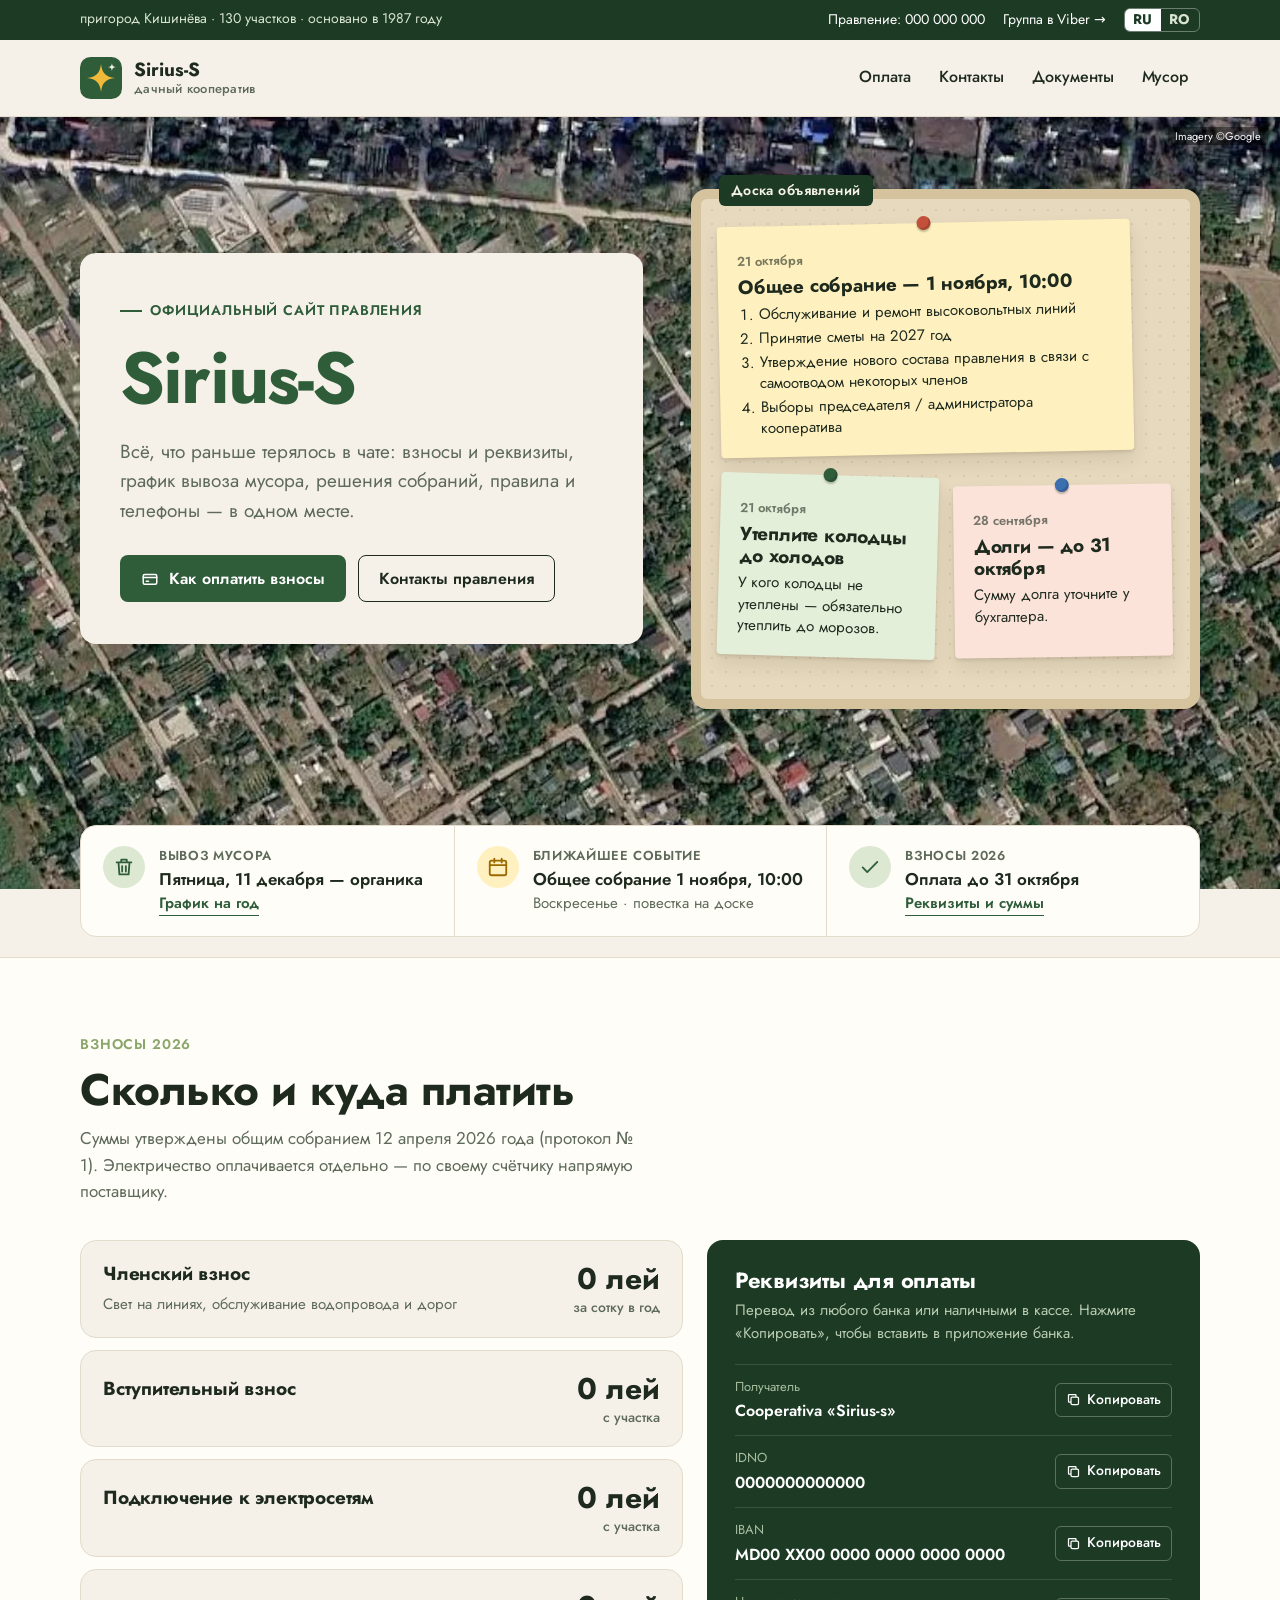
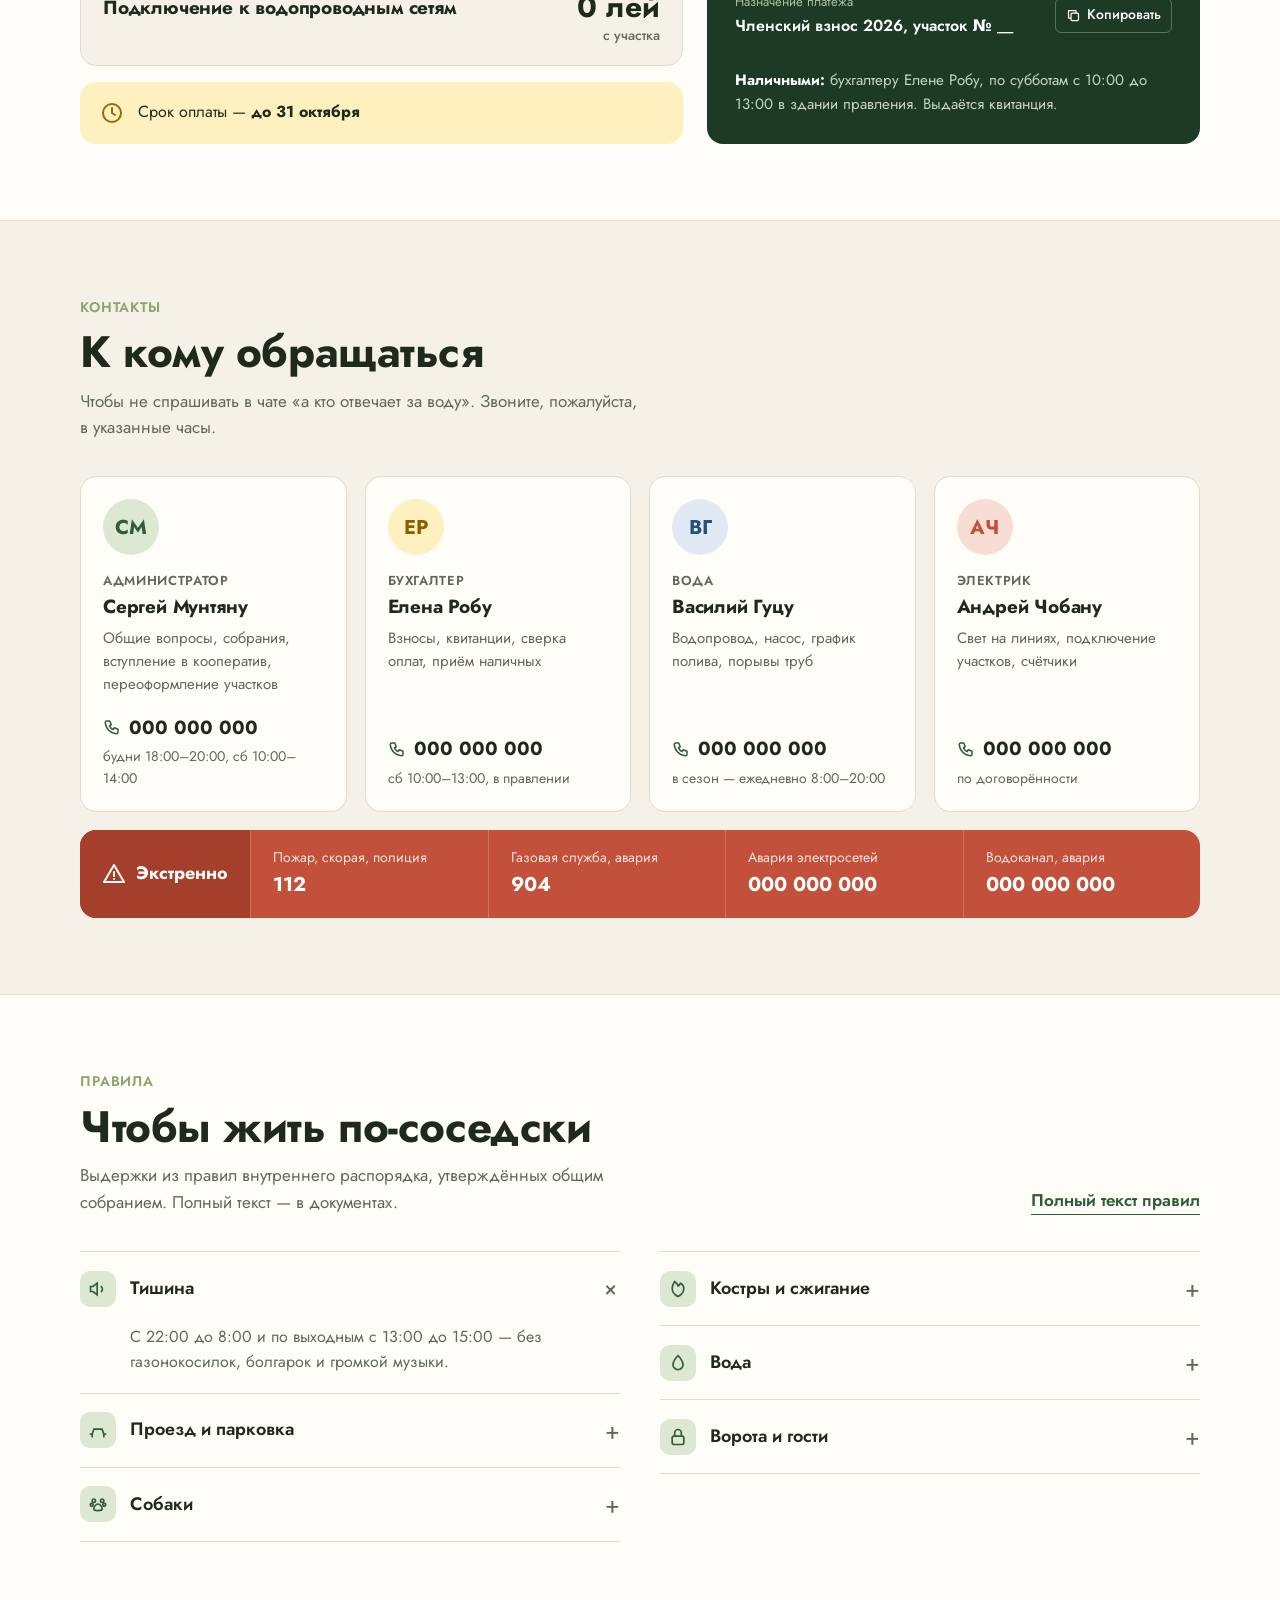
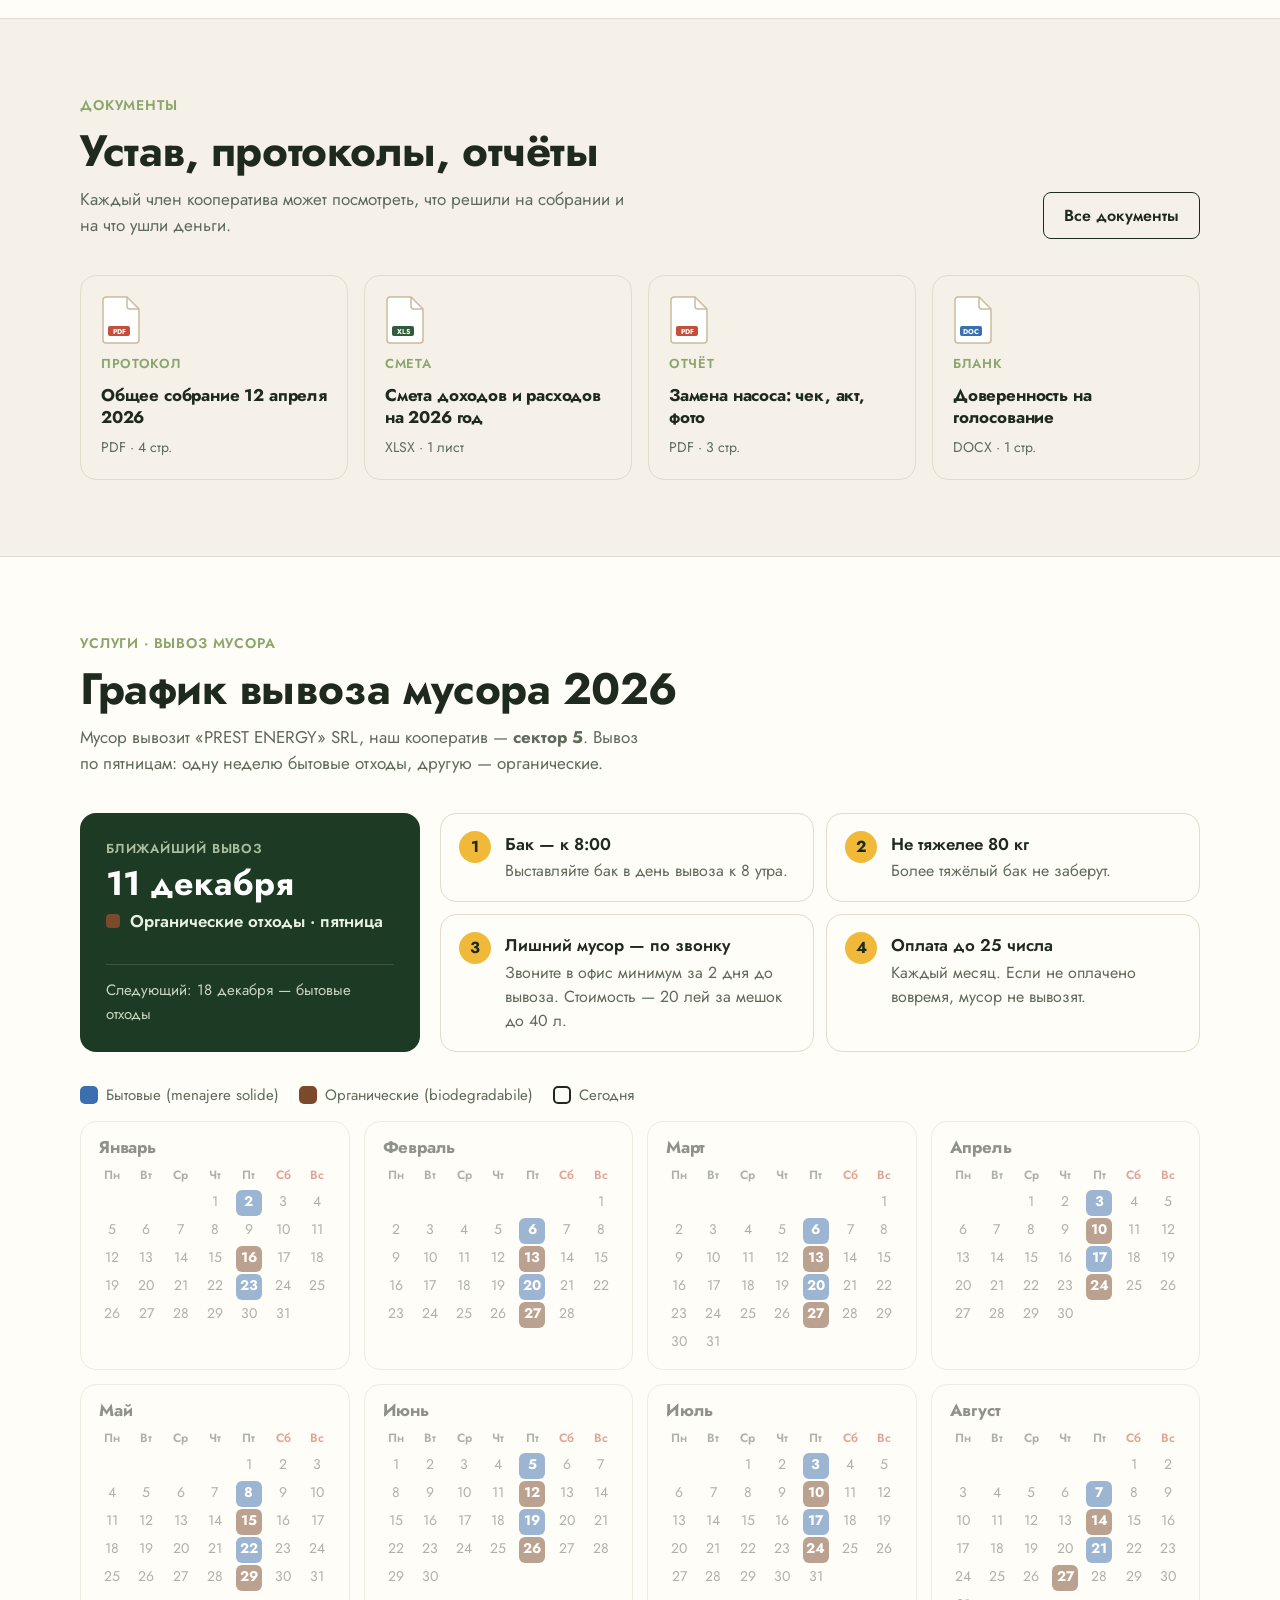
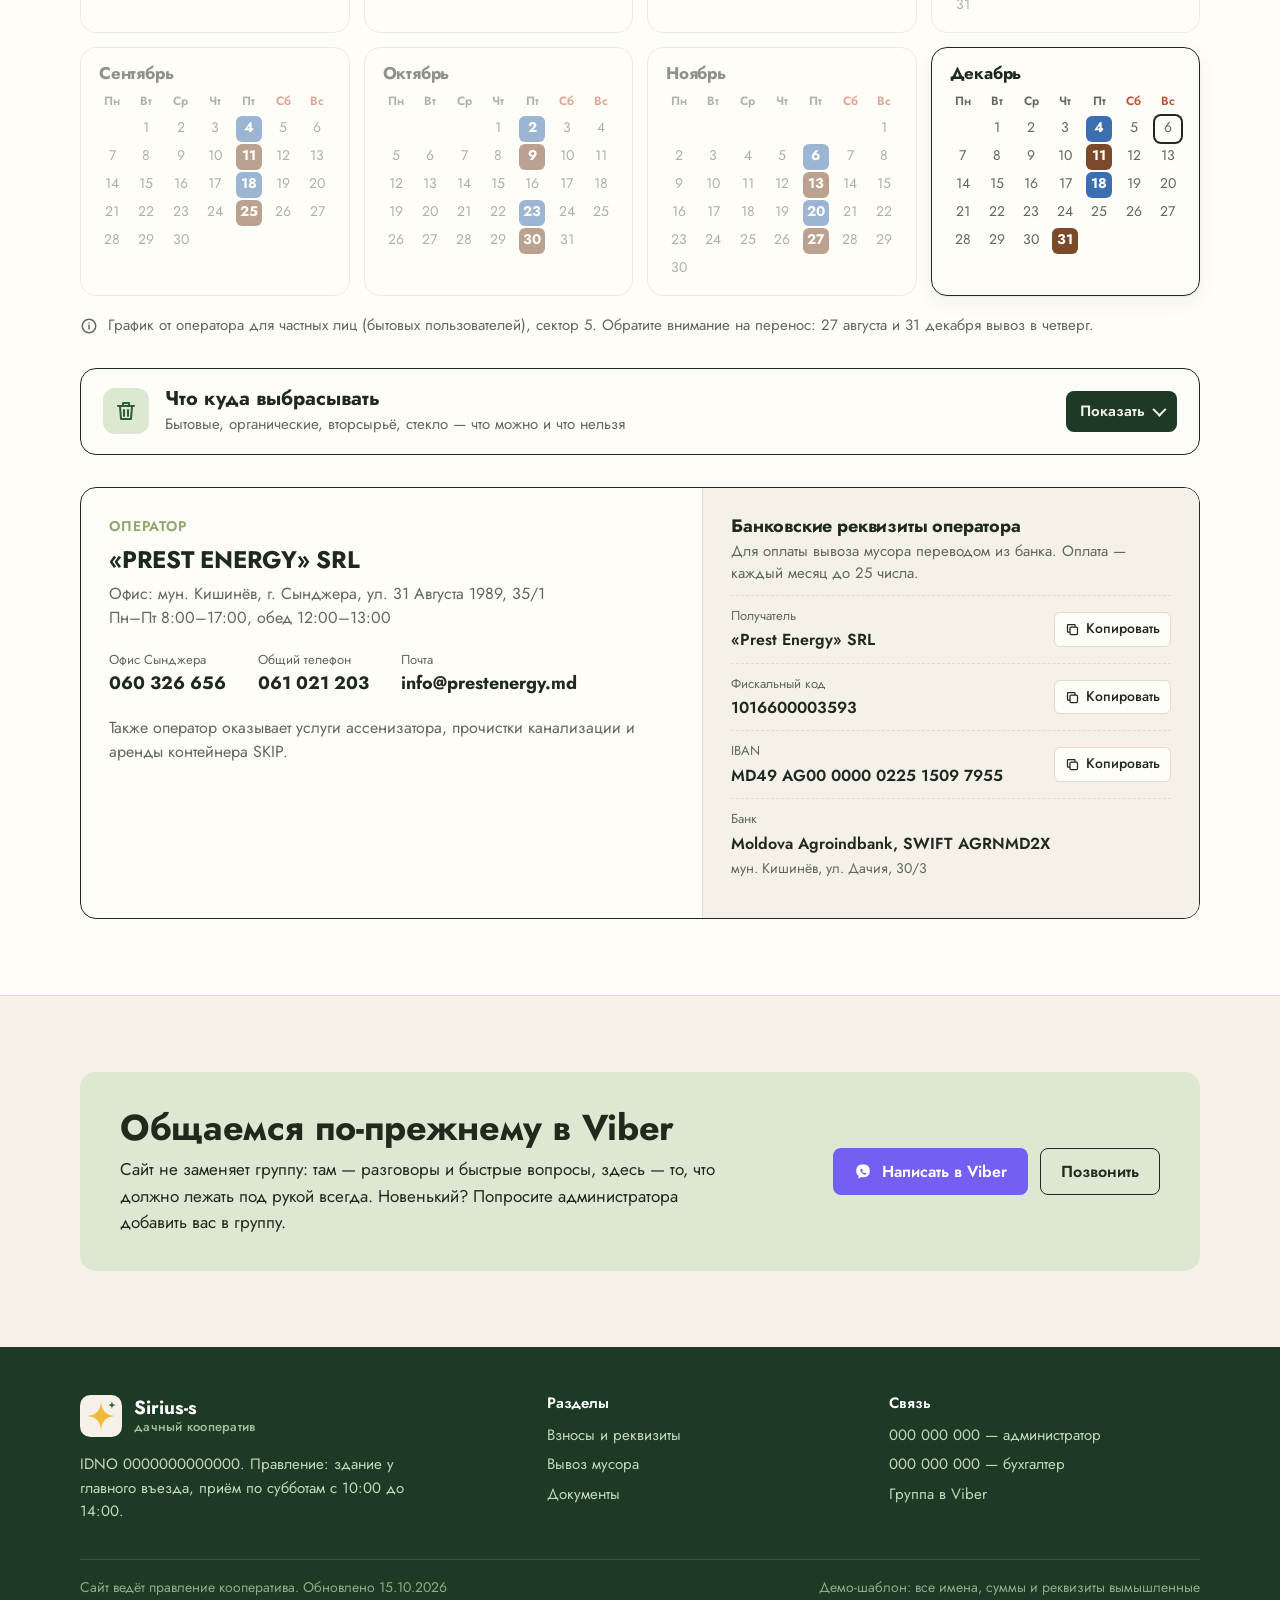
==== commit 61a60648: "Add files via upload" ====
--- a/index.html
+++ b/index.html
@@ -19,7 +19,7 @@
 <link rel="icon" href="favicon.svg" type="image/svg+xml">
 <link rel="preload" href="fonts/Jost-Regular.woff2" as="font" type="font/woff2" crossorigin>
 <link rel="preload" href="fonts/Jost-Bold.woff2" as="font" type="font/woff2" crossorigin>
-<link rel="stylesheet" href="style.css?v=23">
+<link rel="stylesheet" href="style.css?v=29">
 </head>
 <body>
 
@@ -187,7 +187,7 @@
     <div class="people">
       <div class="person">
         <span class="person__ava">СМ</span>
-        <span class="person__role">Председатель</span>
+        <span class="person__role">Администратор</span>
         <h3>Сергей Мунтяну</h3>
         <p class="person__what">Общие вопросы, собрания, вступление в кооператив, переоформление участков</p>
         <a class="person__phone" href="tel:+37300000000"><svg viewBox="0 0 24 24" fill="none" stroke="currentColor" stroke-width="2" stroke-linejoin="round"><path d="M5 4h4l2 5-2.5 1.5a11 11 0 0 0 5 5L15 13l5 2v4a2 2 0 0 1-2 2A16 16 0 0 1 3 6a2 2 0 0 1 2-2Z"/></svg>000 000 000</a>
@@ -239,31 +239,36 @@
       </div>
       <a class="link-arrow" href="docs.html">Полный текст правил</a>
     </div>
+    <!-- две независимые колонки: новое правило добавляйте в ту, что короче -->
     <div class="rules">
-      <details class="rule" open>
-        <summary><i><svg viewBox="0 0 24 24" fill="none" stroke="currentColor" stroke-width="2" stroke-linecap="round"><path d="M11 5 6 9H3v6h3l5 4V5ZM16 9a4 4 0 0 1 0 6"/></svg></i>Тишина</summary>
-        <p>С 22:00 до 8:00 и по выходным с 13:00 до 15:00 — без газонокосилок, болгарок и громкой музыки.</p>
-      </details>
-      <details class="rule">
-        <summary><i><svg viewBox="0 0 24 24" fill="none" stroke="currentColor" stroke-width="2" stroke-linecap="round" stroke-linejoin="round"><path d="M12 21c4-2 7-5.5 7-10 0-3-2-5-4-6-1 2.5-3 3.5-3 3.5S11 5 8 3C6 6 5 8.5 5 11c0 4.5 3 8 7 10Z"/></svg></i>Костры и сжигание</summary>
-        <p>Сжигать листву, ветки и мусор запрещено. Мангал — только на своём участке, не ближе 5 м от построек и не в ветреную погоду.</p>
-      </details>
-      <details class="rule">
-        <summary><i><svg viewBox="0 0 24 24" fill="none" stroke="currentColor" stroke-width="2" stroke-linecap="round" stroke-linejoin="round"><path d="M3 17h2l2-6h10l2 6h2M5 17v3M19 17v3"/></svg></i>Проезд и парковка</summary>
-        <p>Не оставляйте машины на линиях — должна проехать пожарная и скорая. Скорость внутри — не выше 10 км/ч, на линиях играют дети.</p>
-      </details>
-      <details class="rule">
-        <summary><i><svg viewBox="0 0 24 24" fill="none" stroke="currentColor" stroke-width="2" stroke-linejoin="round"><path d="M12 3s6 6.6 6 11a6 6 0 0 1-12 0c0-4.4 6-11 6-11Z"/></svg></i>Вода</summary>
-        <p>Шланг без присмотра не оставлять. О протечках сразу сообщайте ответственному за воду.</p>
-      </details>
-      <details class="rule">
-        <summary><i><svg viewBox="0 0 24 24" fill="none" stroke="currentColor" stroke-width="2" stroke-linecap="round" stroke-linejoin="round"><circle cx="7" cy="8" r="2"/><circle cx="17" cy="8" r="2"/><circle cx="4.5" cy="13" r="1.8"/><circle cx="19.5" cy="13" r="1.8"/><path d="M12 12c-3 0-5 4-5 6s2 2 5 2 5 0 5-2-2-6-5-6Z"/></svg></i>Собаки</summary>
-        <p>На линиях — на поводке. Крупные собаки на участке — за надёжным забором. Убирайте за питомцем.</p>
-      </details>
-      <details class="rule">
-        <summary><i><svg viewBox="0 0 24 24" fill="none" stroke="currentColor" stroke-width="2" stroke-linecap="round" stroke-linejoin="round"><rect x="5" y="11" width="14" height="10" rx="2"/><path d="M8 11V7a4 4 0 0 1 8 0v4"/></svg></i>Ворота и гости</summary>
-        <p>Код от ворот не публикуется в чате и не передаётся посторонним. Закрывайте ворота за собой, особенно вечером.</p>
-      </details>
+      <div class="rules__col">
+        <details class="rule" open>
+          <summary><i><svg viewBox="0 0 24 24" fill="none" stroke="currentColor" stroke-width="2" stroke-linecap="round"><path d="M11 5 6 9H3v6h3l5 4V5ZM16 9a4 4 0 0 1 0 6"/></svg></i>Тишина</summary>
+          <p>С 22:00 до 8:00 и по выходным с 13:00 до 15:00 — без газонокосилок, болгарок и громкой музыки.</p>
+        </details>
+        <details class="rule">
+          <summary><i><svg viewBox="0 0 24 24" fill="none" stroke="currentColor" stroke-width="2" stroke-linecap="round" stroke-linejoin="round"><path d="M3 17h2l2-6h10l2 6h2M5 17v3M19 17v3"/></svg></i>Проезд и парковка</summary>
+          <p>Не оставляйте машины на линиях — должна проехать пожарная и скорая. Скорость внутри — не выше 10 км/ч, на линиях играют дети.</p>
+        </details>
+        <details class="rule">
+          <summary><i><svg viewBox="0 0 24 24" fill="none" stroke="currentColor" stroke-width="2" stroke-linecap="round" stroke-linejoin="round"><circle cx="7" cy="8" r="2"/><circle cx="17" cy="8" r="2"/><circle cx="4.5" cy="13" r="1.8"/><circle cx="19.5" cy="13" r="1.8"/><path d="M12 12c-3 0-5 4-5 6s2 2 5 2 5 0 5-2-2-6-5-6Z"/></svg></i>Собаки</summary>
+          <p>На линиях — на поводке. Крупные собаки на участке — за надёжным забором. Убирайте за питомцем.</p>
+        </details>
+      </div>
+      <div class="rules__col">
+        <details class="rule">
+          <summary><i><svg viewBox="0 0 24 24" fill="none" stroke="currentColor" stroke-width="2" stroke-linecap="round" stroke-linejoin="round"><path d="M12 21c4-2 7-5.5 7-10 0-3-2-5-4-6-1 2.5-3 3.5-3 3.5S11 5 8 3C6 6 5 8.5 5 11c0 4.5 3 8 7 10Z"/></svg></i>Костры и сжигание</summary>
+          <p>Сжигать листву, ветки и мусор запрещено. Мангал — только на своём участке, не ближе 5 м от построек и не в ветреную погоду.</p>
+        </details>
+        <details class="rule">
+          <summary><i><svg viewBox="0 0 24 24" fill="none" stroke="currentColor" stroke-width="2" stroke-linejoin="round"><path d="M12 3s6 6.6 6 11a6 6 0 0 1-12 0c0-4.4 6-11 6-11Z"/></svg></i>Вода</summary>
+          <p>Шланг без присмотра не оставлять. О протечках сразу сообщайте ответственному за воду.</p>
+        </details>
+        <details class="rule">
+          <summary><i><svg viewBox="0 0 24 24" fill="none" stroke="currentColor" stroke-width="2" stroke-linecap="round" stroke-linejoin="round"><rect x="5" y="11" width="14" height="10" rx="2"/><path d="M8 11V7a4 4 0 0 1 8 0v4"/></svg></i>Ворота и гости</summary>
+          <p>Код от ворот не публикуется в чате и не передаётся посторонним. Закрывайте ворота за собой, особенно вечером.</p>
+        </details>
+      </div>
     </div>
   </div>
 </section>
@@ -327,7 +332,7 @@
         <div class="next__after"></div>
       </div>
       <ol class="wrules">
-        <li><b>Бак — к 8:00</b>Выставляйте бак у калитки в день вывоза к 8 утра.</li>
+        <li><b>Бак — к 8:00</b>Выставляйте бак в день вывоза к 8 утра.</li>
         <li><b>Не тяжелее 80 кг</b>Более тяжёлый бак не заберут.</li>
         <li><b>Лишний мусор — по звонку</b>Звоните в офис минимум за 2 дня до вывоза. Стоимость — 20 лей за мешок до 40 л.</li>
         <li><b>Оплата до 25 числа</b>Каждый месяц. Если не оплачено вовремя, мусор не вывозят.</li>
@@ -438,23 +443,15 @@
           <a href="tel:+37361021203"><span>Общий телефон</span><b>061 021 203</b></a>
           <a href="mailto:info@prestenergy.md"><span>Почта</span><b>info@prestenergy.md</b></a>
         </div>
-        <div class="operator__links">
-          <a class="btn btn--main btn--sm" href="https://prestenergy.md/instructiuni-de-plata" target="_blank" rel="noopener">Как оплатить онлайн</a>
-          <a class="btn btn--line btn--sm" href="https://prestenergy.md/date-bancare" target="_blank" rel="noopener">Банковские реквизиты</a>
-        </div>
         <p class="operator__extra">Также оператор оказывает услуги ассенизатора, прочистки канализации и аренды контейнера SKIP.</p>
       </div>
-      <div class="operator__offices">
-        <h4>Офисы в сёлах</h4>
-        <ul>
-          <li><span>Бачой</span><a href="tel:+37368375959">068 375 959</a></li>
-          <li><span>Сынджера</span><a href="tel:+37360326656">060 326 656</a></li>
-          <li><span>Флорень</span><a href="tel:+37368188755">068 188 755</a></li>
-          <li><span>Колоница</span><a href="tel:+37361002268">061 002 268</a></li>
-          <li><span>Трушень</span><a href="tel:+37360280203">060 280 203</a></li>
-          <li><span>Суручень</span><a href="tel:+37361033880">061 033 880</a></li>
-          <li><span>Малкоч</span><a href="tel:+37369326741">069 326 741</a></li>
-        </ul>
+      <div class="opreq">
+        <h4>Банковские реквизиты оператора</h4>
+        <p class="opreq__intro">Для оплаты вывоза мусора переводом из банка. Оплата — каждый месяц до 25 числа.</p>
+          <div class="opreq__row"><div><span>Получатель</span><b>«Prest Energy» SRL</b></div><button class="copy copy--light" type="button" data-copy="Prest Energy SRL"><svg viewBox="0 0 24 24" fill="none" stroke="currentColor" stroke-width="2"><rect x="8" y="8" width="12" height="12" rx="2"/><path d="M16 8V5a1 1 0 0 0-1-1H5a1 1 0 0 0-1 1v10a1 1 0 0 0 1 1h3"/></svg>Копировать</button></div>
+          <div class="opreq__row"><div><span>Фискальный код</span><b>1016600003593</b></div><button class="copy copy--light" type="button" data-copy="1016600003593"><svg viewBox="0 0 24 24" fill="none" stroke="currentColor" stroke-width="2"><rect x="8" y="8" width="12" height="12" rx="2"/><path d="M16 8V5a1 1 0 0 0-1-1H5a1 1 0 0 0-1 1v10a1 1 0 0 0 1 1h3"/></svg>Копировать</button></div>
+          <div class="opreq__row"><div><span>IBAN</span><b>MD49 AG00 0000 0225 1509 7955</b></div><button class="copy copy--light" type="button" data-copy="MD49AG000000022515097955"><svg viewBox="0 0 24 24" fill="none" stroke="currentColor" stroke-width="2"><rect x="8" y="8" width="12" height="12" rx="2"/><path d="M16 8V5a1 1 0 0 0-1-1H5a1 1 0 0 0-1 1v10a1 1 0 0 0 1 1h3"/></svg>Копировать</button></div>
+          <div class="opreq__row"><div><span>Банк</span><b>Moldova Agroindbank, SWIFT AGRNMD2X</b><small>мун. Кишинёв, ул. Дачия, 30/3</small></div></div>
       </div>
     </div>
   </div>
@@ -466,7 +463,7 @@
     <div class="join__box">
       <div>
         <h2>Общаемся по-прежнему в Viber</h2>
-        <p>Сайт не заменяет группу: там — разговоры и быстрые вопросы, здесь — то, что должно лежать под рукой всегда. Новенький? Попросите председателя добавить вас в группу.</p>
+        <p>Сайт не заменяет группу: там — разговоры и быстрые вопросы, здесь — то, что должно лежать под рукой всегда. Новенький? Попросите администратора добавить вас в группу.</p>
       </div>
       <div class="join__btns">
         <a class="btn btn--viber" href="viber://chat?number=%2B37300000000"><svg viewBox="0 0 24 24" fill="currentColor"><path d="M12 2C6.5 2 3 4.6 3 10.2c0 3.2 1.1 5.4 3 6.7V21l3.3-2.2c.9.2 1.8.3 2.7.3 5.5 0 9-2.6 9-8.9S17.5 2 12 2Zm4.4 12.4c-.3.8-1.3 1.3-2 1.2-2.6-.4-5.6-3.3-6-6-.1-.7.4-1.7 1.2-2 .4-.1.8 0 1 .4l.8 1.4c.2.4.1.8-.2 1.1l-.4.4c.4 1.2 1.6 2.4 2.8 2.8l.4-.4c.3-.3.7-.4 1.1-.2l1.4.8c.4.2.5.6.4 1Z"/></svg>Написать в Viber</a>
@@ -486,7 +483,7 @@
           <svg class="logo__mark" viewBox="0 0 48 48" aria-hidden="true"><rect width="48" height="48" rx="12" fill="#F5F1E8"/><path d="M24 8c1.3 10.6 5.4 14.7 16 16-10.6 1.3-14.7 5.4-16 16-1.3-10.6-5.4-14.7-16-16 10.6-1.3 14.7-5.4 16-16Z" fill="#F0B93A"/><path d="M36.5 7c.4 3.1 1.4 4.1 4.5 4.5-3.1.4-4.1 1.4-4.5 4.5-.4-3.1-1.4-4.1-4.5-4.5 3.1-.4 4.1-1.4 4.5-4.5Z" fill="#2F5D3A"/></svg>
           <span class="logo__name">Sirius-s<small>дачный кооператив</small></span>
         </a>
-        <p class="ftr__about">IDNO 0000000000000. Правление: здание у главных ворот, приём по субботам с 10:00 до 14:00.</p>
+        <p class="ftr__about">IDNO 0000000000000. Правление: здание у главного въезда, приём по субботам с 10:00 до 14:00.</p>
       </div>
       <div>
         <h4>Разделы</h4>
@@ -499,7 +496,7 @@
       <div>
         <h4>Связь</h4>
         <ul>
-          <li><a href="tel:+37300000000">000 000 000 — председатель</a></li>
+          <li><a href="tel:+37300000000">000 000 000 — администратор</a></li>
           <li><a href="tel:+37300000000">000 000 000 — бухгалтер</a></li>
           <li><a href="viber://chat?number=%2B37300000000">Группа в Viber</a></li>
         </ul>
@@ -514,6 +511,6 @@
 
 <a class="totop" href="#top" aria-label="Наверх"><svg viewBox="0 0 24 24" fill="none" stroke="currentColor" stroke-width="2.2" stroke-linecap="round" stroke-linejoin="round"><path d="M12 19V5M5 12l7-7 7 7"/></svg></a>
 
-<script src="js/main.js?v=5"></script>
+<script src="js/main.js?v=6"></script>
 </body>
 </html>
--- a/style.css
+++ b/style.css
@@ -88,8 +88,8 @@
 .hero .wrap{position:relative;z-index:1;display:grid;grid-template-columns:1.05fr .95fr;gap:48px;align-items:center}
 .eyebrow{display:inline-flex;align-items:center;gap:8px;font-weight:600;font-size:14px;letter-spacing:.06em;text-transform:uppercase;color:var(--leaf)}
 .eyebrow::before{content:"";width:22px;height:2px;background:currentColor}
-.hero h1{font-size:clamp(40px,6vw,72px);margin:16px 0 18px;letter-spacing:-.025em}
-.hero h1 span{color:var(--leaf)}
+.hero h1{font-size:clamp(40px,6vw,72px);margin:16px 0 18px;letter-spacing:-.025em;color: var(--leaf);}
+/* .hero h1 span{color:var(--leaf)} */
 .hero__lead{font-size:19px;color:var(--muted);max-width:520px}
 .hero__btns{display:flex;flex-wrap:wrap;gap:12px;margin-top:30px}
 
@@ -97,7 +97,7 @@
 .board{position:relative;background:var(--board);border-radius:var(--r);padding:34px 28px 30px;min-height:520px;
   background-image:radial-gradient(rgba(120,95,50,.13) 1px,transparent 1.4px);background-size:14px 14px;
   box-shadow:inset 0 0 0 10px #D5C39E}
-.board__title{position:absolute;top:-14px;left:28px;background:var(--ink);color:var(--paper);font-weight:600;font-size:14px;padding:5px 12px;border-radius:6px;letter-spacing:.03em}
+.board__title{position:absolute;top:-14px;left:28px;background:var(--leaf-dark);color:var(--paper);font-weight:600;font-size:14px;padding:5px 12px;border-radius:6px;letter-spacing:.03em}
 .note{position:relative;padding:20px 20px 18px;border-radius:4px;box-shadow:0 2px 3px rgba(60,45,20,.12),0 10px 18px rgba(60,45,20,.10);text-decoration:none;display:block;transition:transform .25s}
 .note:hover{transform:rotate(0deg) translateY(-3px)!important}
 .note::before{content:"";position:absolute;top:-7px;left:50%;width:14px;height:14px;margin-left:-7px;border-radius:50%;background:var(--apple);box-shadow:0 2px 2px rgba(0,0,0,.25),inset -2px -2px 0 rgba(0,0,0,.15)}
@@ -205,7 +205,7 @@
 .sortbox__text{flex:1;min-width:0}
 .sortbox__text b{display:block;font-size:20px;line-height:1.2}
 .sortbox__text small{display:block;font-size:14.5px;color:var(--muted);margin-top:2px}
-.sortbox__btn{flex:none;display:inline-flex;align-items:center;gap:8px;font-weight:600;font-size:15px;padding:9px 14px;border-radius:var(--r-sm);background:var(--ink);color:var(--paper)}
+.sortbox__btn{flex:none;display:inline-flex;align-items:center;gap:8px;font-weight:600;font-size:15px;padding:9px 14px;border-radius:var(--r-sm);background:var(--leaf-dark);color:var(--paper)}
 .sortbox__btn::after{content:"";width:8px;height:8px;border-right:2px solid currentColor;border-bottom:2px solid currentColor;transform:rotate(45deg) translateY(-2px);transition:transform .2s}
 .sortbox[open] .sortbox__btn::after{transform:rotate(-135deg) translate(-2px,0)}
 .sortbox__close,.sortbox[open] .sortbox__open{display:none}
@@ -228,21 +228,24 @@
 .bin li::before{content:"";position:absolute;left:2px;top:.45em;width:9px;height:5px;border-left:2px solid var(--leaf);border-bottom:2px solid var(--leaf);transform:rotate(-45deg)}
 .bin ul.no li::before{content:"×";border:0;transform:none;top:-.05em;left:2px;width:auto;height:auto;color:var(--apple);font-weight:700;font-size:17px;line-height:1}
 
-.operator{margin-top:32px;display:grid;grid-template-columns:1.6fr 1fr;border:1.5px solid var(--ink);border-radius:var(--r);overflow:hidden;background:var(--card)}
+.operator{margin-top:32px;display:grid;grid-template-columns:1.25fr 1fr;border:1.5px solid var(--ink);border-radius:var(--r);overflow:hidden;background:var(--card)}
 .operator__main{padding:28px}
 .operator h3{font-size:24px;margin-bottom:8px}
 .operator__main>p{color:var(--muted);font-size:15.5px}
-.operator__phones{display:flex;flex-wrap:wrap;gap:14px 32px;margin:20px 0}
+.operator__phones{display:flex;flex-wrap:wrap;gap:14px 32px;margin-top:20px}
 .operator__phones a{text-decoration:none}
 .operator__phones span{display:block;font-size:13px;color:var(--muted)}
 .operator__phones b{font-size:18px}
-.operator__links{display:flex;flex-wrap:wrap;gap:10px}
 .operator__extra{margin-top:18px;font-size:14.5px;color:var(--muted)}
-.operator__offices{padding:28px;background:var(--paper);border-left:1px solid var(--line)}
-.operator__offices h4{font-size:17px;margin-bottom:10px}
-.operator__offices ul{list-style:none;margin:0;padding:0}
-.operator__offices li{display:flex;justify-content:space-between;gap:12px;padding:8px 0;border-bottom:1px dashed var(--line);font-size:15.5px}
-.operator__offices a{font-weight:600;text-decoration:none;white-space:nowrap}
+.opreq{padding:28px;background:var(--paper);border-left:1px solid var(--line)}
+.opreq h4{font-size:18px}
+.opreq__intro{font-size:14.5px;color:var(--muted);margin:4px 0 10px}
+.opreq__row{display:flex;justify-content:space-between;align-items:center;gap:12px;padding:10px 0;border-top:1px dashed var(--line)}
+.opreq__row span{display:block;font-size:13px;color:var(--muted)}
+.opreq__row b{font-weight:600;font-size:16px;word-break:break-word}
+.opreq__row small{display:block;font-size:14px;color:var(--muted);margin-top:2px}
+.copy--light{border-color:var(--line);color:var(--ink);background:var(--card)}
+.copy--light:hover{background:var(--leaf-soft)}
 
 /* ===== Контакты ===== */
 .people{display:grid;grid-template-columns:repeat(4,1fr);gap:18px}
@@ -266,9 +269,9 @@
 .sos a b{font-size:20px}
 
 /* ===== Правила ===== */
-.rules{display:grid;grid-template-columns:1fr 1fr;gap:0 40px}
+.rules{display:grid;grid-template-columns:1fr 1fr;gap:0 40px;align-items:start}
 .rule{border-top:1px solid var(--line)}
-.rule:nth-last-child(-n+2){border-bottom:1px solid var(--line)}
+.rule:last-child{border-bottom:1px solid var(--line)}
 .rule summary{list-style:none;display:flex;align-items:center;gap:14px;padding:18px 0;font-weight:600;font-size:18px;cursor:pointer}
 .rule summary::-webkit-details-marker{display:none}
 .rule summary i{flex:none;width:36px;height:36px;border-radius:10px;display:grid;place-items:center;background:var(--leaf-soft);color:var(--leaf)}
@@ -373,10 +376,10 @@
   .status__row{grid-template-columns:1fr}
   .status__cell+.status__cell{border-left:0;border-top:1px solid var(--line)}
   .pay,.waste-top,.operator{grid-template-columns:1fr}
+  .opreq{border-left:0;border-top:1px solid var(--line)}
   .cal{grid-template-columns:1fr 1fr}
-  .operator__offices{border-left:0;border-top:1px solid var(--line)}
   .rules{grid-template-columns:1fr}
-  .rule:nth-last-child(2){border-bottom:0}
+  .rules__col:first-child .rule:last-child{border-bottom:0}
   .sos{grid-template-columns:1fr 1fr}
   .sos__title{grid-column:1/-1}
   .sos a:nth-of-type(odd){border-left:0}
@@ -408,7 +411,7 @@
   .cal{grid-template-columns:1fr}
   .month.is-past{display:none}
   .next__date{font-size:28px}
-  .operator__main,.operator__offices{padding:22px}
+  .operator__main,.opreq{padding:22px}
   .fee{grid-template-columns:1fr}
   .fee__sum{grid-row:auto;grid-column:1;text-align:left;font-size:26px}
   .req{padding:22px}
@@ -422,3 +425,13 @@
   /* на узких телефонах в верхней строке — телефон правления и RU/RO, Viber есть внизу страницы */
   .topbar__right a[href^="viber:"]{display:none}
 }
+
+/* телефон: карточки «что куда выбрасывать» раскрываются и закрываются по нажатию */
+@media (max-width:600px){
+  .bin{cursor:pointer;-webkit-tap-highlight-color:transparent}
+  .bin__head{margin:0}
+  .bin__head::after{content:"";margin-left:auto;flex:none;width:9px;height:9px;border-right:2px solid var(--muted);border-bottom:2px solid var(--muted);transform:rotate(45deg) translateY(-3px);transition:transform .2s}
+  .bin.is-open .bin__head::after{transform:rotate(-135deg) translate(-3px,0)}
+  .bin:not(.is-open)>:not(.bin__head){display:none}
+  .bin.is-open .bin__head{margin-bottom:6px}
+}
